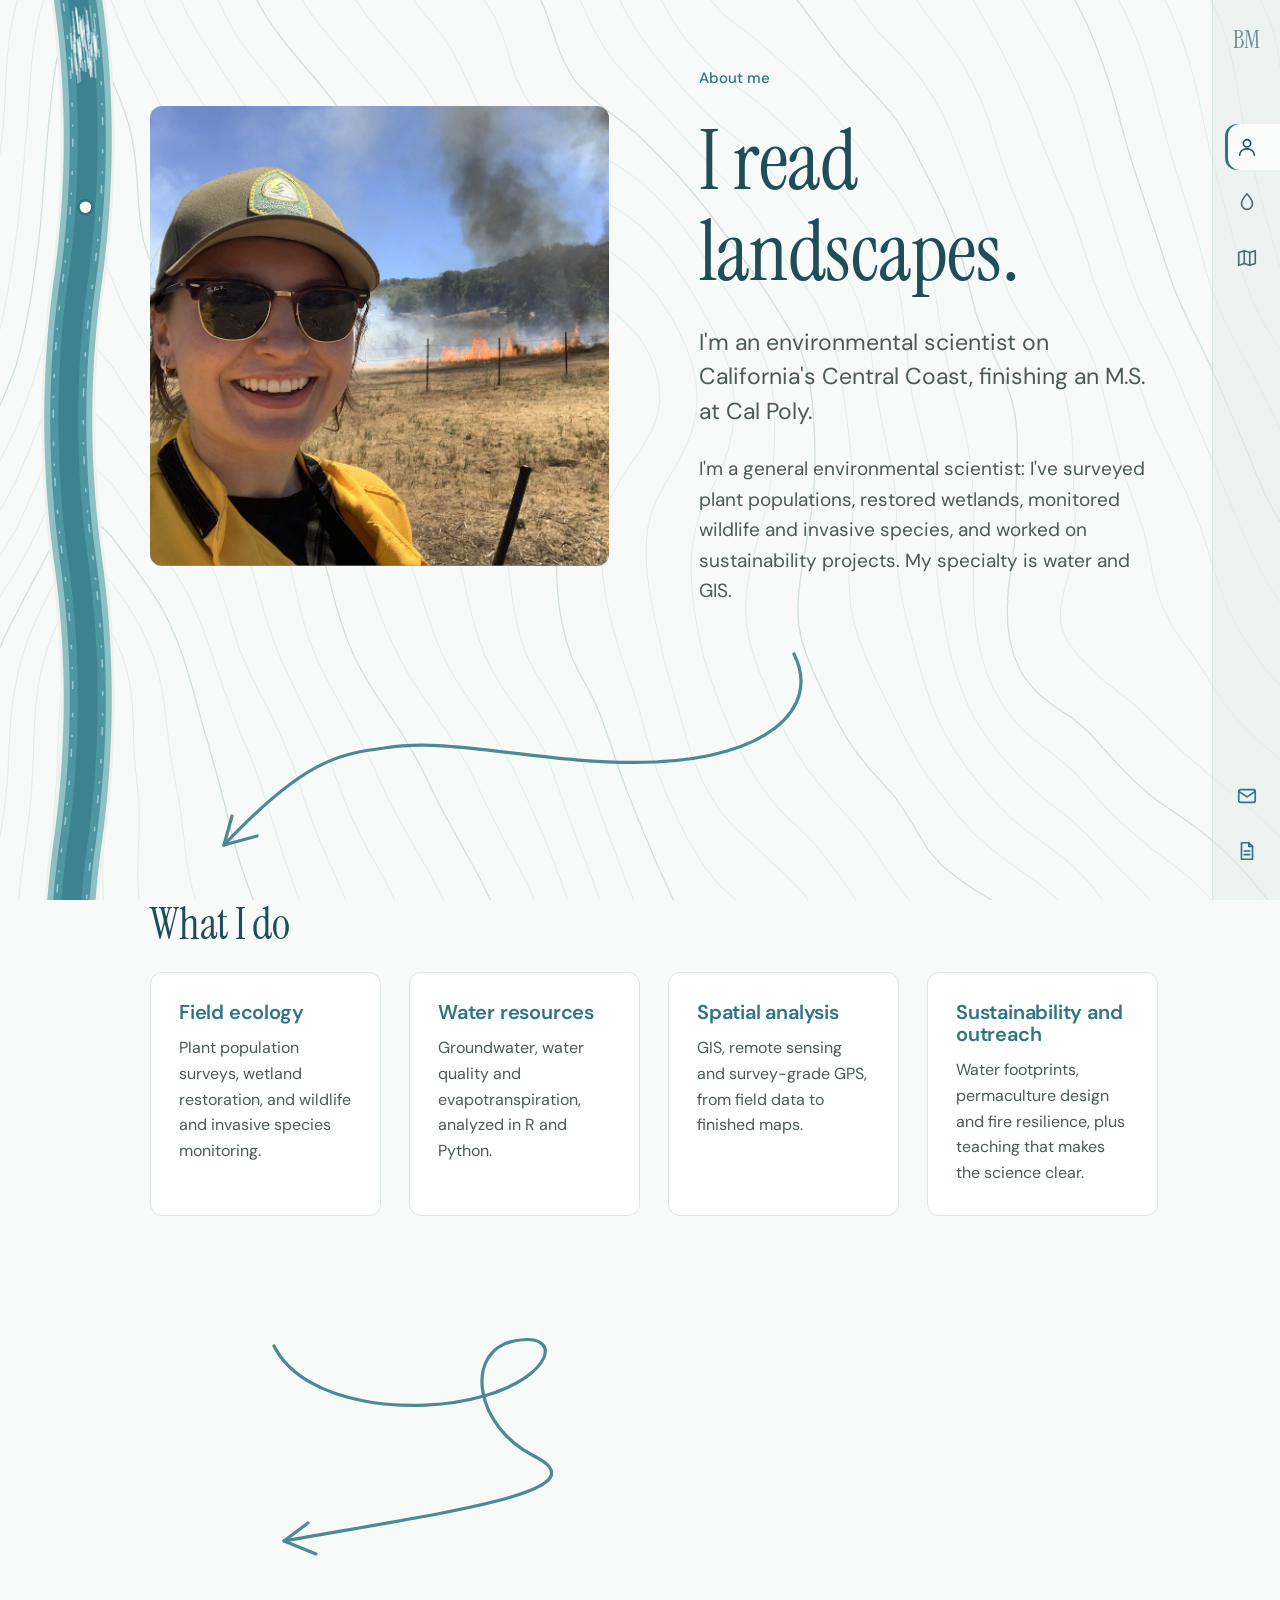
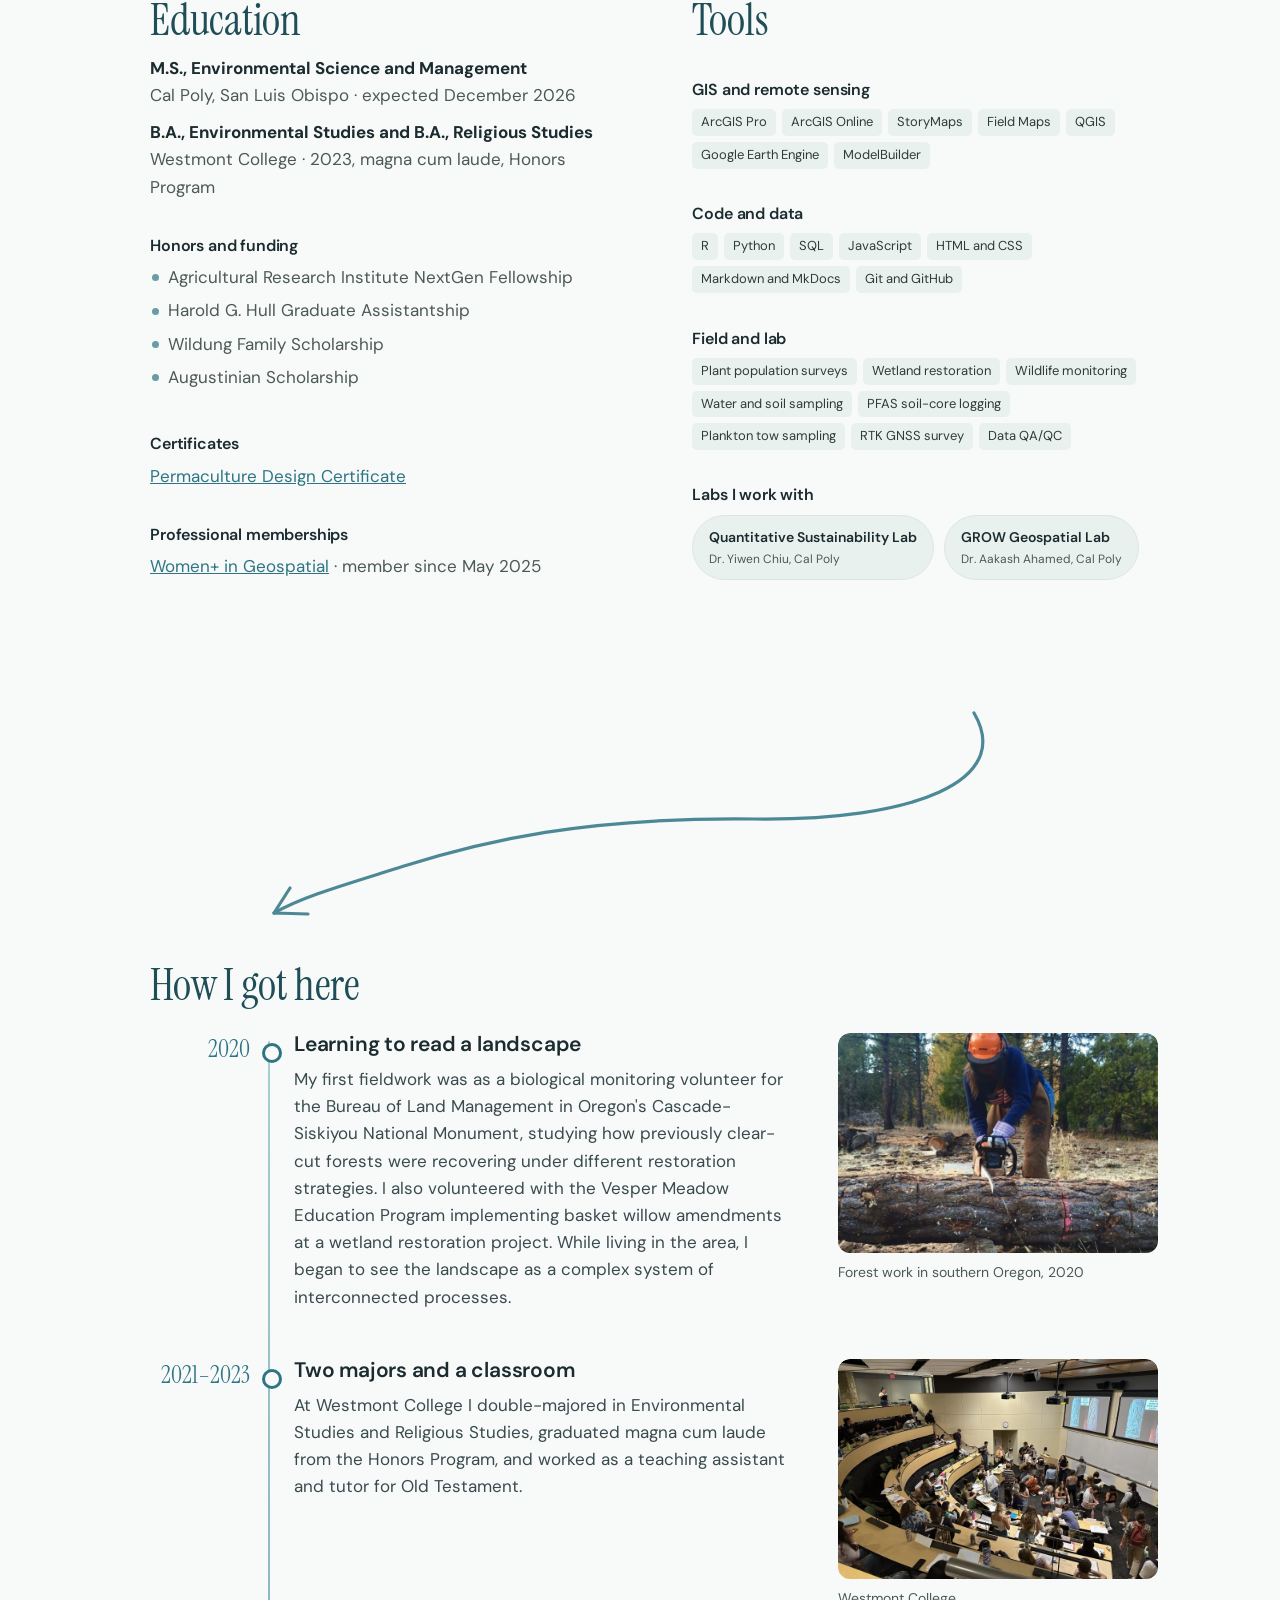
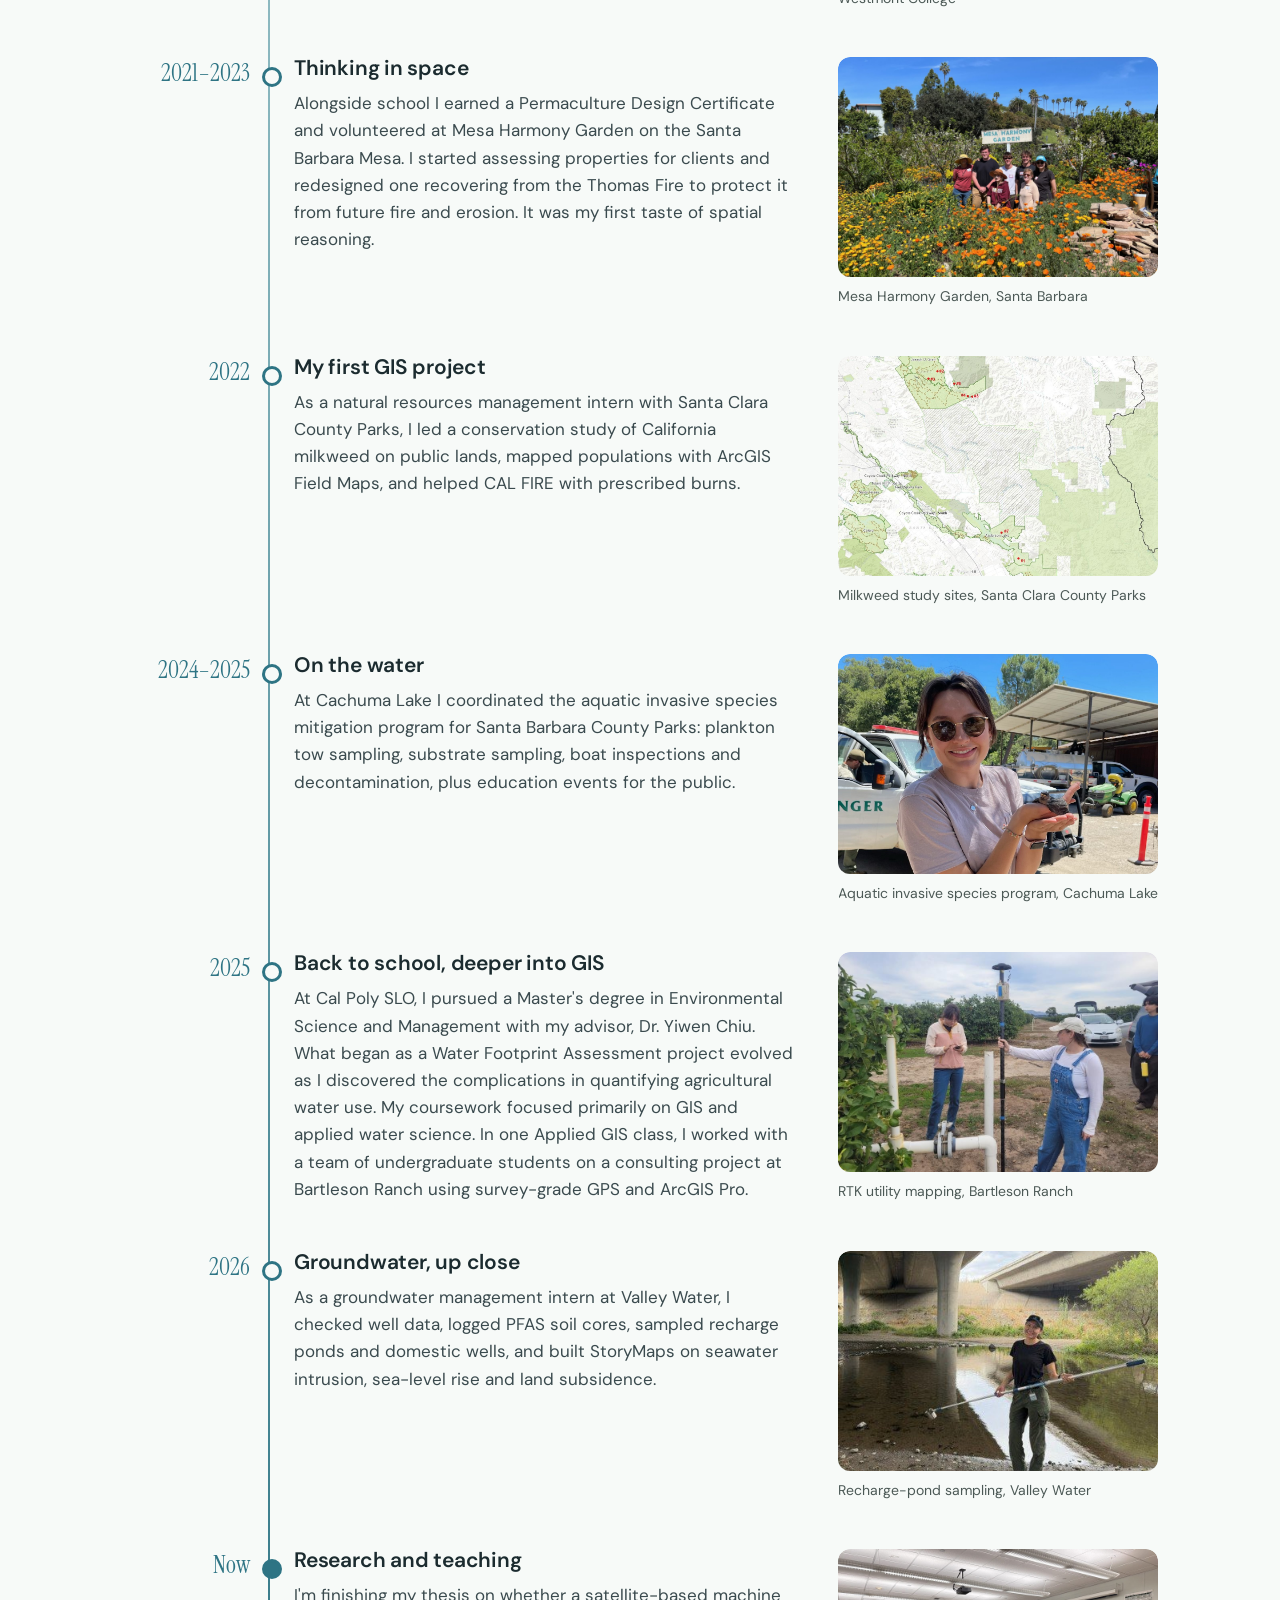
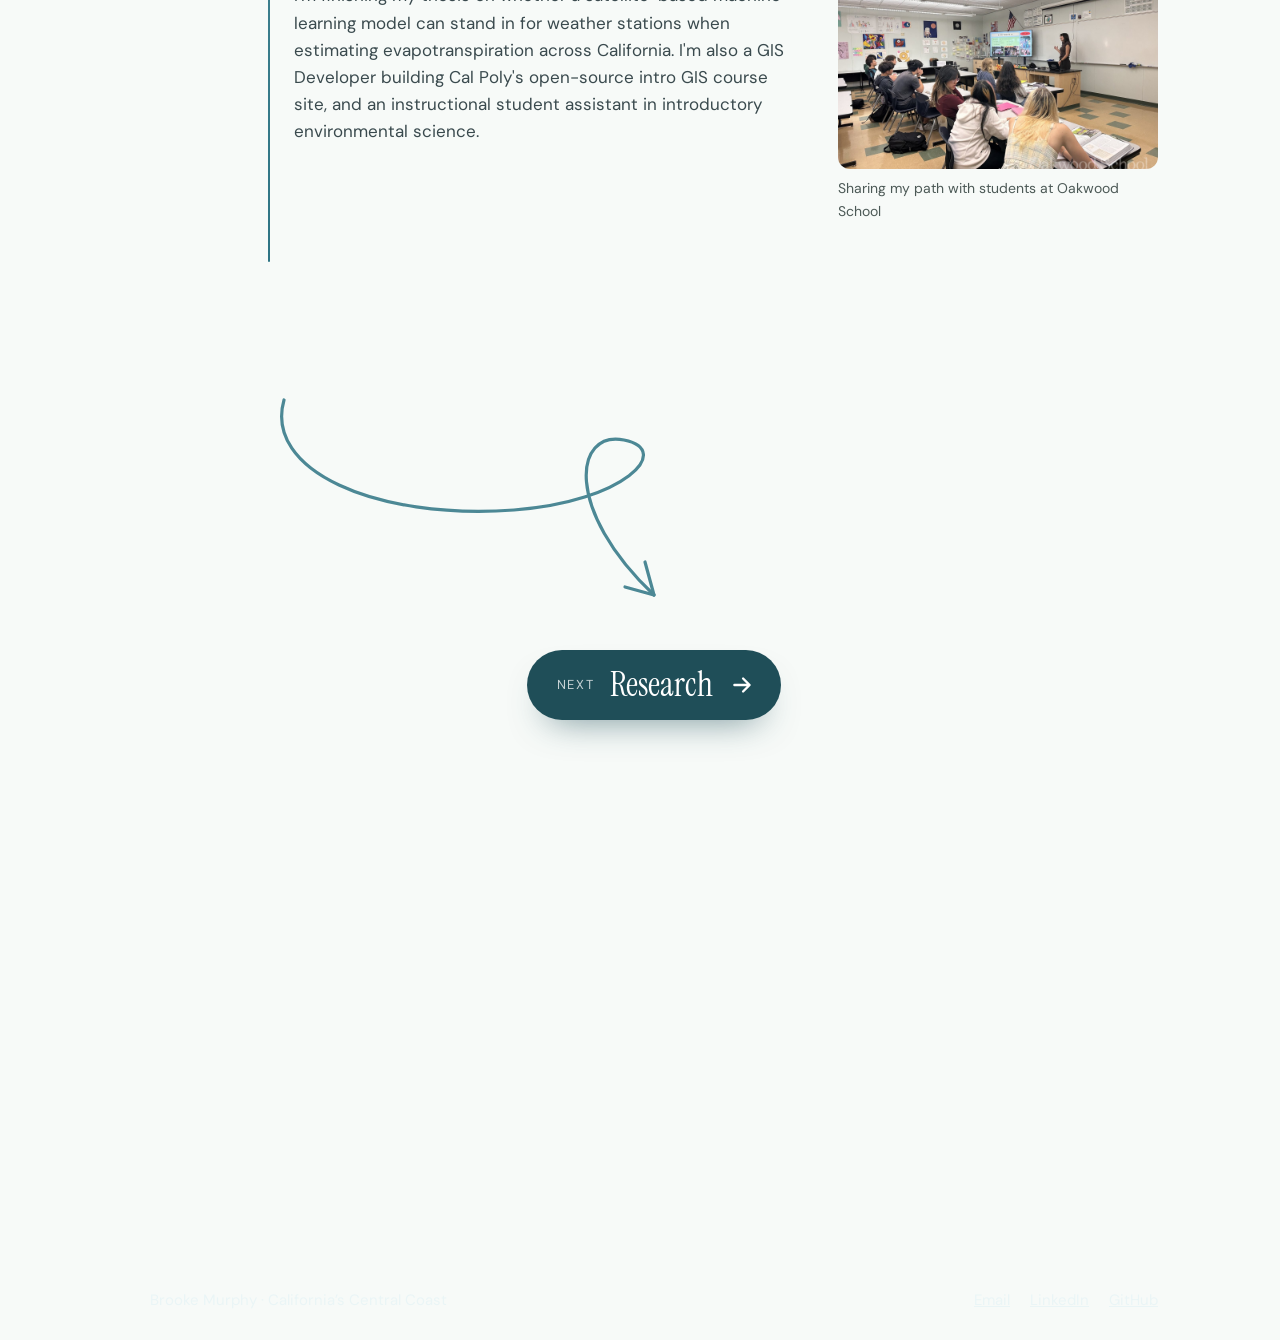
==== about.html @ 8e549742 "About: arrows, general framing, Oakwood photo, Research button" ====
<!doctype html>
<html lang="en">
<head>
  <script>(function(){var o=["index.html","about.html","research.html","portfolio.html"],h=location.pathname.split("/").pop()||"index.html";addEventListener("pagereveal",function(e){try{var f=sessionStorage.getItem("lastPage");sessionStorage.setItem("lastPage",h);if(!e.viewTransition)return;if(matchMedia("(prefers-reduced-motion: reduce)").matches){e.viewTransition.skipTransition();return}document.documentElement.setAttribute("data-swipe",o.indexOf(h)<o.indexOf(f)?"back":"fwd");e.viewTransition.finished.finally(function(){document.documentElement.removeAttribute("data-swipe")})}catch(x){}})})()</script>
  <meta charset="utf-8">
  <meta name="viewport" content="width=device-width, initial-scale=1">
  <title>About | Brooke Murphy</title>
  <meta name="description" content="Background, skills and education of Brooke Murphy, environmental scientist.">
  <link rel="preconnect" href="https://fonts.googleapis.com">
  <link rel="preconnect" href="https://fonts.gstatic.com" crossorigin>
  <link rel="stylesheet" href="https://fonts.googleapis.com/css2?family=Instrument+Serif:ital@0;1&family=DM+Sans:wght@400;500;600&display=swap">
  <link rel="stylesheet" href="css/style.css?v=31">
</head>
<body>
  <a class="skip" href="#main">Skip to content</a>
  <header class="site-header">
    <div class="wrap">
      <a class="brand" href="index.html" aria-label="Brooke Murphy, home"><span class="brand-mini" aria-hidden="true">BM</span><span class="brand-full">Brooke Murphy</span></a>
      <nav class="nav" aria-label="Main">
        <a href="about.html" aria-current="page"><span class="nav-ic"><svg viewBox="0 0 24 24" aria-hidden="true"><circle cx="12" cy="8" r="4"/><path d="M4 21c0-4.4 3.6-7 8-7s8 2.6 8 7"/></svg></span><span class="nav-label">About me</span></a>
        <a href="research.html"><span class="nav-ic"><svg viewBox="0 0 24 24" aria-hidden="true"><path d="M12 3s6 6.6 6 11a6 6 0 0 1-12 0c0-4.4 6-11 6-11z"/></svg></span><span class="nav-label">Research</span></a>
        <a href="portfolio.html"><span class="nav-ic"><svg viewBox="0 0 24 24" aria-hidden="true"><path d="M3 6l6-2 6 2 6-2v14l-6 2-6-2-6 2z"/><path d="M9 4v14M15 6v14"/></svg></span><span class="nav-label">GIS portfolio</span></a>
        <a class="nav-contact" href="index.html#contact"><span class="nav-ic"><svg viewBox="0 0 24 24" aria-hidden="true"><rect x="3" y="5" width="18" height="14" rx="2"/><path d="M3 7l9 6 9-6"/></svg></span><span class="nav-label">Contact</span></a>
        <a class="nav-cv" href="files/Brooke_Murphy_CV.pdf"><span class="nav-ic"><svg viewBox="0 0 24 24" aria-hidden="true"><path d="M6 3h8l4 4v14H6z"/><path d="M14 3v4h4M9 12h6M9 16h6"/></svg></span><span class="nav-label">Download CV</span></a>
      </nav>
    </div>
  </header>

  <main id="main" class="wrap">
    <section class="about-intro">
      <div class="photo"><img src="images/scc-burn.jpg" alt="Brooke smiling in wildland fire gear at a prescribed burn in Santa Clara County Parks"></div>
      <div class="bio">
        <span class="eyebrow">About me</span>
        <h1>I read landscapes.</h1>
        <p class="lede">I'm an environmental scientist on California's Central Coast, finishing an M.S. at Cal Poly.</p>
        <p>I'm a general environmental scientist: I've surveyed plant populations, restored wetlands, monitored wildlife and invasive species, and worked on sustainability projects. My specialty is water and GIS.</p>
      </div>
    </section>
    <a class="about-swoop" href="#do" aria-label="Scroll to What I do">
      <svg viewBox="0 0 1000 230" preserveAspectRatio="xMidYMid meet" aria-hidden="true"><path class="swoop-line" pathLength="1" d="M640 14 C 668 70, 610 118, 500 122 C 390 126, 300 96, 230 108 C 185 114, 150 120, 70 205"/><path class="swoop-head" pathLength="1" d="M103 196 L70 205 M70 205 L78 176"/></svg>
    </a>

    <section class="section reveal" id="do" aria-labelledby="do-h">
      <div class="section-head"><h2 id="do-h">What I do</h2></div>
      <div class="pillars">
        <div class="pillar"><h3>Field ecology</h3><p>Plant population surveys, wetland restoration, and wildlife and invasive species monitoring.</p></div>
        <div class="pillar"><h3>Water resources</h3><p>Groundwater, water quality and evapotranspiration, analyzed in R and Python.</p></div>
        <div class="pillar"><h3>Spatial analysis</h3><p>GIS, remote sensing and survey-grade GPS, from field data to finished maps.</p></div>
        <div class="pillar"><h3>Sustainability and outreach</h3><p>Water footprints, permaculture design and fire resilience, plus teaching that makes the science clear.</p></div>
      </div>
    </section>

    <a class="about-swoop swoop-b" href="#education" aria-label="Scroll to Education and tools">
      <svg viewBox="0 0 1000 230" preserveAspectRatio="xMidYMid meet" aria-hidden="true"><path class="swoop-line" pathLength="1" d="M120 10 C 150 70, 260 80, 330 60 C 400 40, 410 -5, 360 5 C 310 15, 320 90, 380 120 C 450 155, 300 175, 130 205"/><path class="swoop-head" pathLength="1" d="M162 218 L130 205 M130 205 L154 187"/></svg>
    </a>
    <section class="section reveal two-col" id="education" aria-label="Education and tools">
      <div class="skill-group">
        <h2>Education</h2>
        <p><strong>M.S., Environmental Science and Management</strong><br><span class="muted">Cal Poly, San Luis Obispo · expected December 2026</span></p>
        <p><strong>B.A., Environmental Studies and B.A., Religious Studies</strong><br><span class="muted">Westmont College · 2023, magna cum laude, Honors Program</span></p>
        <h3>Honors and funding</h3>
        <ul class="honors">
          <li>Agricultural Research Institute NextGen Fellowship</li>
          <li>Harold G. Hull Graduate Assistantship</li>
          <li>Wildung Family Scholarship</li>
          <li>Augustinian Scholarship</li>
        </ul>
        <h3>Certificates</h3>
        <p class="muted"><a href="#permaculture">Permaculture Design Certificate</a></p>
        <h3>Professional memberships</h3>
        <p class="muted"><a href="https://womeningeospatial.org/">Women+ in Geospatial</a> · member since May 2025</p>
      </div>
      <div class="skill-group">
        <h2>Tools</h2>
        <h3>GIS and remote sensing</h3>
        <ul class="tags"><li>ArcGIS Pro</li><li>ArcGIS Online</li><li>StoryMaps</li><li>Field Maps</li><li>QGIS</li><li>Google Earth Engine</li><li>ModelBuilder</li></ul>
        <h3>Code and data</h3>
        <ul class="tags"><li>R</li><li>Python</li><li>SQL</li><li>JavaScript</li><li>HTML and CSS</li><li>Markdown and MkDocs</li><li>Git and GitHub</li></ul>
        <h3>Field and lab</h3>
        <ul class="tags"><li>Plant population surveys</li><li>Wetland restoration</li><li>Wildlife monitoring</li><li>Water and soil sampling</li><li>PFAS soil-core logging</li><li>Plankton tow sampling</li><li>RTK GNSS survey</li><li>Data QA/QC</li></ul>
        <h3>Labs I work with</h3>
        <ul class="lab-links">
          <li><a href="https://quantsus.calpoly.edu/about-us">Quantitative Sustainability Lab<span>Dr. Yiwen Chiu, Cal Poly</span></a></li>
          <li><a href="https://kashingtondc.github.io/">GROW Geospatial Lab<span>Dr. Aakash Ahamed, Cal Poly</span></a></li>
        </ul>
      </div>
    </section>

    <a class="about-swoop swoop-c" href="#story" aria-label="Scroll to How I got here">
      <svg viewBox="0 0 1000 230" preserveAspectRatio="xMidYMid meet" aria-hidden="true"><path class="swoop-line" pathLength="1" d="M820 12 C 860 80, 760 120, 600 118 C 430 116, 330 140, 250 165 C 190 184, 150 195, 120 212"/><path class="swoop-head" pathLength="1" d="M154 213 L120 212 M120 212 L136 187"/></svg>
    </a>
    <section class="section reveal" id="story" aria-labelledby="story-h">
      <div class="section-head"><h2 id="story-h">How I got here</h2></div>
      <ol class="story">
        <li id="story-oregon" class="chapter has-photo">
          <div class="chapter-when">2020</div>
          <div class="chapter-body">
            <h3>Learning to read a landscape</h3>
            <p>My first fieldwork was as a biological monitoring volunteer for the Bureau of Land Management in Oregon's Cascade-Siskiyou National Monument, studying how previously clear-cut forests were recovering under different restoration strategies. I also volunteered with the Vesper Meadow Education Program implementing basket willow amendments at a wetland restoration project. While living in the area, I began to see the landscape as a complex system of interconnected processes.</p>
          </div>
          <figure class="chapter-photo"><img data-zoom src="images/blm-oregon.jpg" alt="Brooke in a hard hat bucking a fallen log with a chainsaw in an Oregon pine forest"><figcaption>Forest work in southern Oregon, 2020</figcaption></figure>
        </li>
        <li id="story-westmont" class="chapter has-photo">
          <div class="chapter-when">2021–2023</div>
          <div class="chapter-body">
            <h3>Two majors and a classroom</h3>
            <p>At Westmont College I double-majored in Environmental Studies and Religious Studies, graduated magna cum laude from the Honors Program, and worked as a teaching assistant and tutor for Old Testament.</p>
          </div>
          <figure class="chapter-photo"><img data-zoom src="images/westmont.jpg" alt="A Westmont College lecture hall full of students working in small groups"><figcaption>Westmont College</figcaption></figure>
        </li>
        <li id="permaculture" class="chapter has-photo">
          <div class="chapter-when">2021–2023</div>
          <div class="chapter-body">
            <h3>Thinking in space</h3>
            <p>Alongside school I earned a Permaculture Design Certificate and volunteered at Mesa Harmony Garden on the Santa Barbara Mesa. I started assessing properties for clients and redesigned one recovering from the Thomas Fire to protect it from future fire and erosion. It was my first taste of spatial reasoning.</p>
          </div>
          <figure class="chapter-photo"><img data-zoom src="images/mesa-harmony.jpg" alt="Brooke and fellow volunteers at Mesa Harmony Garden among orange and yellow wildflowers"><figcaption>Mesa Harmony Garden, Santa Barbara</figcaption></figure>
        </li>
        <li id="story-sccparks" class="chapter has-photo">
          <div class="chapter-when">2022</div>
          <div class="chapter-body">
            <h3>My first GIS project</h3>
            <p>As a natural resources management intern with Santa Clara County Parks, I led a conservation study of California milkweed on public lands, mapped populations with ArcGIS Field Maps, and helped CAL FIRE with prescribed burns.</p>
          </div>
          <figure class="chapter-photo"><img data-zoom src="images/milkweed-sites.jpg" alt="Map of California milkweed study sites in Santa Clara County Parks"><figcaption>Milkweed study sites, Santa Clara County Parks</figcaption></figure>
        </li>
        <li id="story-cachuma" class="chapter has-photo">
          <div class="chapter-when">2024–2025</div>
          <div class="chapter-body">
            <h3>On the water</h3>
            <p>At Cachuma Lake I coordinated the aquatic invasive species mitigation program for Santa Barbara County Parks: plankton tow sampling, substrate sampling, boat inspections and decontamination, plus education events for the public.</p>
          </div>
          <figure class="chapter-photo"><img data-zoom src="images/cachuma.jpg" alt="Brooke in a park ranger uniform holding a water sample at Cachuma Lake" style="object-position: center 30%"><figcaption>Aquatic invasive species program, Cachuma Lake</figcaption></figure>
        </li>
        <li id="story-calpoly" class="chapter has-photo">
          <div class="chapter-when">2025</div>
          <div class="chapter-body">
            <h3>Back to school, deeper into GIS</h3>
            <p>At Cal Poly SLO, I pursued a Master's degree in Environmental Science and Management with my advisor, Dr. Yiwen Chiu. What began as a Water Footprint Assessment project evolved as I discovered the complications in quantifying agricultural water use. My coursework focused primarily on GIS and applied water science. In one Applied GIS class, I worked with a team of undergraduate students on a consulting project at Bartleson Ranch using survey-grade GPS and ArcGIS Pro.</p>
          </div>
          <figure class="chapter-photo"><img data-zoom src="images/bartleson.jpg" alt="Mapping water utilities with an RTK GNSS receiver at Bartleson Ranch"><figcaption>RTK utility mapping, Bartleson Ranch</figcaption></figure>
        </li>
        <li id="story-valleywater" class="chapter has-photo">
          <div class="chapter-when">2026</div>
          <div class="chapter-body">
            <h3>Groundwater, up close</h3>
            <p>As a groundwater management intern at Valley Water, I checked well data, logged PFAS soil cores, sampled recharge ponds and domestic wells, and built StoryMaps on seawater intrusion, sea-level rise and land subsidence.</p>
          </div>
          <figure class="chapter-photo"><img data-zoom src="images/recharge-pond.jpg" alt="Brooke collecting a surface water sample at a recharge pond"><figcaption>Recharge-pond sampling, Valley Water</figcaption></figure>
        </li>
        <li id="story-now" class="chapter now has-photo">
          <div class="chapter-when">Now</div>
          <div class="chapter-body">
            <h3>Research and teaching</h3>
            <p>I'm finishing my thesis on whether a satellite-based machine learning model can stand in for weather stations when estimating evapotranspiration across California. I'm also a GIS Developer building Cal Poly's open-source intro GIS course site, and an instructional student assistant in introductory environmental science.</p>
          </div>
          <figure class="chapter-photo oakwood-photo"><img data-zoom src="images/oakwood.jpg" alt="Brooke presenting her path into environmental science to a high school class at Oakwood School" onerror="this.closest('li').classList.remove('has-photo');this.parentNode.remove()"><figcaption>Sharing my path with students at Oakwood School</figcaption></figure>
        </li>
      </ol>
    </section>
    <a class="about-swoop swoop-d" href="research.html" aria-label="Go to Research">
      <svg viewBox="0 0 1000 230" preserveAspectRatio="xMidYMid meet" aria-hidden="true"><path class="swoop-line" pathLength="1" d="M130 10 C 110 80, 220 130, 360 120 C 470 112, 520 60, 470 50 C 420 40, 410 120, 500 205"/><path class="swoop-head" pathLength="1" d="M491 172 L500 205 M500 205 L471 197"/></svg>
    </a>
    <div class="next-page">
      <a class="next-btn" href="research.html"><span class="next-kicker">Next</span><span class="next-title">Research</span><svg viewBox="0 0 24 24" aria-hidden="true"><path d="M5 12h13M13 6l6 6-6 6"/></svg></a>
    </div>

  </main>

  <div class="pond-space" aria-hidden="true"></div>
  <footer class="site-footer">
    <div class="wrap">
      <span>Brooke Murphy · California’s Central Coast</span>
      <nav aria-label="Contact">
        <a href="mailto:bmurph32@calpoly.edu">Email</a>
        <a href="https://www.linkedin.com/in/brooke-murphy0207/">LinkedIn</a>
        <a href="https://github.com/Bam0207">GitHub</a>
      </nav>
    </div>
  </footer>
  <script src="js/site.js?v=31" defer></script>
</body>
</html>
---- css/style.css ----
/* Brooke Murphy: professional site. Theme: paper and ink, teal. */
:root {
  --bg: #F7FAF8;
  --surface: #FFFFFF;
  --text: #15211F;
  --muted: #4C5956;
  --line: #DCE5E1;
  --accent: #0F766E;
  --accent-dark: #115E59;
  --accent-bg: #E0F2EF;
  --tag-bg: #E9F1EE;
  --radius: 12px;
  --max: 1160px;
}

* { box-sizing: border-box; }
html { scroll-behavior: smooth; }
body {
  margin: 0;
  background: var(--bg);
  color: var(--text);
  font-family: "DM Sans", system-ui, -apple-system, "Segoe UI", sans-serif;
  font-size: 17px;
  line-height: 1.6;
}
img { max-width: 100%; display: block; }
a { color: var(--accent); }
a:hover { color: var(--accent-dark); }
h1, h2, h3 { line-height: 1.1; margin: 0; }
h1, h2 { font-family: "Instrument Serif", Georgia, serif; font-weight: 400; letter-spacing: -0.005em; }
h3 { font-weight: 600; }
h1 em, h2 em { color: var(--accent); }
h1 { font-size: clamp(48px, 7.5vw, 84px); }
h2 { font-size: clamp(32px, 4vw, 44px); }
h3 { font-size: 20px; letter-spacing: -0.01em; }
p { margin: 0; }

.wrap { max-width: var(--max); margin: 0 auto; padding: 0 28px; }
.skip { position: absolute; left: -999px; }
.skip:focus { left: 16px; top: 16px; background: var(--surface); padding: 8px 12px; z-index: 10; }

/* Header */
.site-header .wrap { display: flex; flex-wrap: wrap; justify-content: space-between; align-items: center; gap: 16px; padding-top: 22px; padding-bottom: 22px; }
.brand { color: var(--text); text-decoration: none; font-family: "Instrument Serif", Georgia, serif; font-size: 26px; line-height: 1; }
.nav { display: flex; flex-wrap: wrap; align-items: center; gap: 24px; font-size: 15px; }
.nav a { color: var(--muted); text-decoration: none; }
.nav a:hover, .nav a[aria-current="page"] { color: var(--text); }
.nav a[aria-current="page"] { font-weight: 500; }
.btn { display: inline-block; text-decoration: none; font-weight: 500; font-size: 15px; padding: 10px 18px; border-radius: 8px; border: 1px solid var(--line); background: var(--surface); color: var(--text); }
.btn:hover { border-color: var(--muted); color: var(--text); }
.btn-primary, .nav .btn-primary { background: var(--accent); border-color: var(--accent); color: #FFFFFF; }
.btn-primary:hover, .nav .btn-primary:hover { background: var(--accent-dark); color: #FFFFFF; }

/* Shared bits */
.eyebrow { color: var(--accent); font-weight: 500; font-size: 15px; }
.lede { color: var(--muted); font-size: 19px; max-width: 640px; }
.muted { color: var(--muted); }
.section { padding: 0 0 80px; }
.section-head { display: flex; justify-content: space-between; align-items: baseline; flex-wrap: wrap; gap: 12px; margin-bottom: 24px; }
.page-head { padding: 40px 0 48px; display: grid; gap: 14px; }
.tags { display: flex; flex-wrap: wrap; gap: 6px; list-style: none; margin: 0; padding: 0; }
.tags li { font-size: 13px; padding: 3px 9px; border-radius: 5px; background: var(--tag-bg); color: #2E3B38; }
.photo { border-radius: var(--radius); overflow: hidden; background: var(--tag-bg); }
.photo img { width: 100%; height: 100%; object-fit: cover; }
figure { margin: 0; }
figcaption { font-size: 14px; color: var(--muted); margin-top: 8px; }

/* Home */
.hero { display: grid; grid-template-columns: repeat(auto-fit, minmax(320px, 1fr)); gap: 48px; align-items: center; padding: 32px 0 72px; }
.hero-text { display: grid; gap: 18px; }
.hero .photo { height: 440px; }
.hero .photo img { object-position: center 40%; }
.tiles { display: grid; grid-template-columns: repeat(auto-fit, minmax(260px, 1fr)); gap: 24px; }
.tile { display: grid; gap: 12px; color: var(--text); text-decoration: none; }
.tile .photo { height: 300px; border: 1px solid var(--line); }
.tile:hover .photo { border-color: var(--muted); }
.tile-title { display: flex; justify-content: space-between; align-items: center; }
.tile-title span { color: var(--accent); font-size: 20px; }
.tile p { color: var(--muted); font-size: 15px; }
.field-grid { display: grid; grid-template-columns: repeat(auto-fit, minmax(220px, 1fr)); gap: 20px; }
.field-grid .photo { height: 240px; }

/* About */
.about-intro { display: grid; grid-template-columns: repeat(auto-fit, minmax(300px, 1fr)); gap: 48px; align-items: center; padding: 32px 0 72px; }
.about-intro .photo { height: 460px; max-width: 460px; }
.about-intro .photo img { object-position: center 30%; }
.bio { display: grid; gap: 16px; }
.timeline { list-style: none; margin: 0; padding: 0; border-top: 1px solid var(--line); }
.timeline li { display: grid; grid-template-columns: minmax(130px, 200px) minmax(0, 1fr); gap: 8px 28px; padding: 20px 0; border-bottom: 1px solid var(--line); }
.timeline .when { color: var(--muted); font-size: 15px; }
.timeline h3 { font-size: 18px; }
.timeline .org { color: var(--muted); font-size: 15px; }
.timeline p { font-size: 15px; margin-top: 4px; }
.two-col { display: grid; grid-template-columns: repeat(auto-fit, minmax(280px, 1fr)); gap: 40px; }
.skill-group { display: grid; gap: 10px; }
.skill-group h3 { font-size: 16px; }

/* Research and projects */
.project { display: grid; grid-template-columns: repeat(auto-fit, minmax(320px, 1fr)); gap: 40px; align-items: center; padding: 48px 0; border-top: 1px solid var(--line); }
.project:first-of-type { border-top: 0; padding-top: 0; }
.project .photo { height: 380px; border: 1px solid var(--line); }
.project .photo.contain img { object-fit: contain; background: var(--surface); }
.project-text { display: grid; gap: 14px; }
.project-meta { color: var(--muted); font-size: 15px; }
.links { display: flex; flex-wrap: wrap; gap: 10px; margin-top: 4px; }
.strip { display: grid; grid-template-columns: repeat(auto-fit, minmax(200px, 1fr)); gap: 16px; margin-top: 8px; }
.strip .photo { height: 200px; border: 1px solid var(--line); }
.status { display: inline-block; font-size: 14px; font-weight: 500; padding: 4px 10px; border-radius: 6px; background: var(--accent-bg); color: var(--accent-dark); }
.steps { margin: 0; padding-left: 20px; display: grid; gap: 8px; }
.wide-figure { background: var(--surface); border: 1px solid var(--line); border-radius: var(--radius); padding: 20px; }

/* Footer */
.site-footer { border-top: 1px solid var(--line); }
.site-footer .wrap { display: flex; flex-wrap: wrap; justify-content: space-between; gap: 16px; padding-top: 28px; padding-bottom: 28px; font-size: 15px; color: var(--muted); }
.site-footer nav { display: flex; gap: 20px; }
.site-footer a { color: var(--muted); }

@media (max-width: 640px) {
  body { font-size: 16px; }
  .hero .photo, .about-intro .photo { height: 320px; }
  .project .photo { height: 260px; }
  .timeline li { grid-template-columns: 1fr; }
}

/* Interactive pieces */
img[data-zoom] { cursor: zoom-in; }
img[data-zoom]:focus-visible { outline: 3px solid var(--accent); outline-offset: -3px; }
.lightbox { border: 0; padding: 0; background: transparent; max-width: min(1100px, 94vw); max-height: 92vh; }
.lightbox::backdrop { background: rgba(20, 20, 18, 0.82); }
.lightbox img { max-width: 100%; max-height: 82vh; margin: 0 auto; border-radius: 8px; background: var(--surface); }
.lightbox-caption { color: #F1F0EA; font-size: 15px; text-align: center; margin-top: 10px; }
.lightbox-close { position: fixed; top: 16px; right: 20px; width: 44px; height: 44px; border-radius: 50%; border: 0; background: #FFFFFF; color: var(--text); font-size: 26px; line-height: 1; cursor: pointer; }

.filters { display: flex; flex-wrap: wrap; align-items: center; gap: 8px; }
.filters button { font: inherit; font-size: 15px; padding: 8px 16px; border-radius: 999px; border: 1px solid var(--line); background: var(--surface); color: var(--text); cursor: pointer; min-height: 40px; }
.filters button:hover { border-color: var(--muted); }
.filters button[aria-pressed="true"] { background: var(--accent); border-color: var(--accent); color: #FFFFFF; }
.filter-status { color: var(--muted); font-size: 14px; margin-left: 6px; }
.project[hidden] { display: none; }

.compare .toggle { display: inline-flex; border: 1px solid var(--line); border-radius: 8px; overflow: hidden; margin-bottom: 10px; }
.compare .toggle button { font: inherit; font-size: 14px; padding: 8px 16px; border: 0; background: var(--surface); color: var(--muted); cursor: pointer; min-height: 40px; }
.compare .toggle button[aria-pressed="true"] { background: var(--accent); color: #FFFFFF; }

.map-wrap { display: grid; gap: 12px; }
#work-map { height: 520px; border-radius: var(--radius); border: 1px solid var(--line); background: #EEF0EC; z-index: 0; }
.legend { display: flex; flex-wrap: wrap; gap: 18px; font-size: 14px; color: var(--muted); }
.legend span::before { content: ""; display: inline-block; width: 11px; height: 11px; border-radius: 50%; margin-right: 6px; vertical-align: -1px; background: var(--dot); }
.popup-img { width: 100%; height: 110px; object-fit: cover; border-radius: 6px; margin-bottom: 8px; }

/* Leaflet essentials (backup in case the CDN stylesheet does not load) */
.leaflet-container { overflow: hidden; font-family: inherit; }
.leaflet-pane, .leaflet-tile, .leaflet-marker-icon, .leaflet-tile-container, .leaflet-pane > svg, .leaflet-pane > canvas, .leaflet-layer { position: absolute; left: 0; top: 0; }
.leaflet-tile { visibility: hidden; } .leaflet-tile-loaded { visibility: inherit; }
.leaflet-map-pane { z-index: 400; } .leaflet-overlay-pane { z-index: 400; } .leaflet-popup-pane { z-index: 700; }
.leaflet-interactive { cursor: pointer; }
.leaflet-control-container .leaflet-top, .leaflet-control-container .leaflet-bottom { position: absolute; z-index: 1000; }
.leaflet-top { top: 10px; } .leaflet-bottom { bottom: 0; } .leaflet-left { left: 10px; } .leaflet-right { right: 0; }
.leaflet-control-zoom a { display: block; width: 32px; height: 32px; line-height: 30px; text-align: center; background: #FFFFFF; color: var(--text); text-decoration: none; border: 1px solid var(--line); font-size: 18px; }
.leaflet-control-attribution { background: rgba(255,255,255,0.8); font-size: 11px; padding: 0 5px; }
.leaflet-popup { position: absolute; text-align: left; margin-bottom: 20px; }
.leaflet-popup-content-wrapper { background: #FFFFFF; border-radius: 10px; padding: 1px; box-shadow: 0 3px 14px rgba(0,0,0,0.2); }
.leaflet-popup-content { margin: 12px 16px; font-size: 14px; line-height: 1.45; }
.leaflet-popup-tip-container { width: 40px; height: 20px; position: absolute; left: 50%; margin-left: -20px; overflow: hidden; pointer-events: none; }
.leaflet-popup-tip { width: 17px; height: 17px; padding: 1px; margin: -10px auto 0; transform: rotate(45deg); background: #FFFFFF; }
.leaflet-popup-close-button { position: absolute; top: 4px; right: 6px; text-decoration: none; color: var(--muted); font-size: 18px; }

/* ---------- Water touches ---------- */

/* Animated waves under the home hero */
.hero-waves { position: relative; height: 120px; margin: -24px 0 56px; overflow: hidden; pointer-events: none; }
.hero-waves svg { position: absolute; left: 0; bottom: 0; width: 200%; height: 100%; }
.hero-waves .w1 { animation: drift 22s linear infinite; opacity: 0.35; }
.hero-waves .w2 { animation: drift 15s linear infinite reverse; opacity: 0.5; }
.hero-waves .w3 { animation: drift 30s linear infinite; opacity: 0.9; }
@keyframes drift { from { transform: translateX(0); } to { transform: translateX(-50%); } }

/* Groundwater gauge: fills as you scroll */
.gauge { position: fixed; right: 22px; top: 50%; transform: translateY(-50%); z-index: 50; display: none; align-items: center; gap: 10px; pointer-events: none; }
.gauge-tube { position: relative; width: 10px; height: 46vh; border: 1.5px solid var(--line); border-radius: 6px; background: var(--surface); overflow: hidden; }
.gauge-fill { position: absolute; left: 0; right: 0; top: 0; height: 0%; background: linear-gradient(180deg, #5EB8AD, #0F766E); transition: height 0.12s linear; }
.gauge-ticks { position: absolute; inset: 0; background: repeating-linear-gradient(180deg, transparent 0 calc(10% - 1px), var(--line) calc(10% - 1px) 10%); }
.gauge-label { position: absolute; right: 18px; font-size: 12px; color: var(--muted); white-space: nowrap; transform: translateY(-50%); font-variant-numeric: tabular-nums; }
.gauge-label strong { color: var(--accent); font-weight: 600; }
@media (min-width: 1240px) { .gauge { display: flex; } }

/* Sections rise into view */
.js .reveal { opacity: 0; transform: translateY(28px); transition: opacity 0.7s ease, transform 0.7s ease; }
.js .reveal.is-visible { opacity: 1; transform: none; }

/* Wave edge above the footer */
.footer-wave { display: block; width: 100%; height: 60px; margin-top: 24px; }
.site-footer { border-top: 0; background: var(--accent-bg); }

@media (prefers-reduced-motion: reduce) {
  .hero-waves svg { animation: none !important; }
  .js .reveal { opacity: 1; transform: none; transition: none; }
  .gauge-fill { transition: none; }
}

/* ---------- Friendly sky hero (home) ---------- */
.hero.sky { position: relative; padding-top: 96px; isolation: isolate; }
.sky-art { position: absolute; inset: 0 -28px auto; height: 260px; z-index: -1; pointer-events: none; }
.sky-art .sun { position: absolute; left: 4%; top: 6px; width: 74px; height: 74px; border-radius: 50%; background: #F6D58E; box-shadow: 0 0 0 14px rgba(246, 213, 142, 0.25); }
.sky-art .cloud { position: absolute; fill: #FFFFFF; stroke: #CFE3DE; stroke-width: 2; }
.sky-art .c1 { left: 7%; top: 34px; width: 150px; animation: bob 9s ease-in-out infinite; }
.sky-art .c2 { left: 44%; top: 4px; width: 120px; animation: bob 12s ease-in-out infinite reverse; opacity: 0.9; }
.sky-art .c3 { right: 6%; top: 0; width: 190px; animation: bob 10s ease-in-out infinite; }
@keyframes bob { 0%, 100% { transform: translateX(0); } 50% { transform: translateX(26px); } }
.rain { position: absolute; right: calc(6% + 34px); top: 74px; width: 130px; height: 190px; }
.rain i { position: absolute; top: 0; width: 2px; height: 16px; border-radius: 2px; background: #5EB8AD; opacity: 0; animation: fall 1.5s linear infinite; }
@keyframes fall { 0% { transform: translateY(0); opacity: 0; } 15% { opacity: 0.85; } 100% { transform: translateY(180px); opacity: 0; } }
.hero-portrait { position: relative; justify-self: center; width: min(400px, 100%); }
.hero-portrait .photo { height: auto; aspect-ratio: 1 / 1; border-radius: 50%; border: 6px solid var(--surface); box-shadow: 0 0 0 1px var(--line); }
.hero-portrait .photo img { object-position: center 25%; }
.hero.sky h1 em { font-style: italic; }
.hero.sky .lede { font-size: 20px; }
.hero.sky .links { margin-top: 6px; }
@media (max-width: 760px) { .hero.sky { padding-top: 120px; } .sky-art .c2 { display: none; } }
@media (prefers-reduced-motion: reduce) { .sky-art .cloud, .rain i { animation: none !important; } .rain { display: none; } }

/* ---------- Stream down the left side ---------- */
main { position: relative; }
.stream { position: absolute; top: 0; left: -64px; width: 60px; pointer-events: none; display: none; overflow: visible; }
.stream-bed { fill: none; stroke: var(--line); stroke-width: 6; stroke-linecap: round; }
.stream-flow { fill: none; stroke: #5EB8AD; stroke-width: 6; stroke-linecap: round; transition: stroke-dashoffset 0.15s linear; }
.stream-drop { fill: var(--bg); stroke: var(--line); stroke-width: 3; transition: fill 0.3s, stroke 0.3s; }
.stream-drop.wet { fill: var(--accent); stroke: var(--accent); }
@media (min-width: 1300px) { .stream { display: block; } }
@media (prefers-reduced-motion: reduce) { .stream-flow, .stream-drop { transition: none; } }

/* Tidy-ups */
.tile { align-content: start; }
.hero.sky { padding-bottom: 36px; }
.rain i { width: 2.5px; height: 18px; }
.project { grid-template-columns: repeat(auto-fit, minmax(min(100%, 420px), 1fr)); }
.project h2 { font-size: clamp(30px, 3.4vw, 40px); }

/* ---------- Stream v2: flowing water into the footer ---------- */
.stream { z-index: 2; }
.stream-bank { fill: none; stroke: #E4EEEA; stroke-width: 18; stroke-linecap: round; }
.stream-bed { fill: none; stroke: #CFE0DA; stroke-width: 10; stroke-linecap: round; }
.stream-flow { stroke: #2A9D8F; stroke-width: 10; }
.stream-shimmer { fill: none; stroke: #A7DCD3; stroke-width: 3; stroke-linecap: round; stroke-dasharray: 4 18; animation: current 1.1s linear infinite; }
@keyframes current { to { stroke-dashoffset: -22; } }
.stream-front { fill: #2A9D8F; stroke: #FFFFFF; stroke-width: 2.5; transition: opacity 0.3s; animation: drip 1.4s ease-in-out infinite; transform-box: fill-box; transform-origin: center; }
@keyframes drip { 0%, 100% { transform: scale(1); } 50% { transform: scale(1.25); } }
.stream-ripples ellipse { fill: none; stroke: #2A9D8F; stroke-width: 1.5; opacity: 0; transform-box: fill-box; transform-origin: center; }
.stream-arrived .stream-ripples ellipse { animation: ripple 2.4s ease-out infinite; }
@keyframes ripple { 0% { transform: scale(0.4); opacity: 0.9; } 100% { transform: scale(4.5); opacity: 0; } }
.footer-wave path, .site-footer { transition: fill 0.8s ease, background-color 0.8s ease; }
.stream-arrived .footer-wave path { fill: #CDEAE4; }
.stream-arrived .site-footer { background: #CDEAE4; }
@media (prefers-reduced-motion: reduce) { .stream-shimmer, .stream-front, .stream-arrived .stream-ripples ellipse { animation: none; } }
.stream-shimmer { stroke-dasharray: 2 9 7 15 3 12; stroke-width: 2.5; opacity: 0.85; animation-duration: 1.6s; }
@keyframes current { to { stroke-dashoffset: -48; } }

/* ---------- v5: blue water stream, waves at the bottom, keyword ribbon ---------- */
.stream-bank { stroke: #E3EEF4; stroke-width: 22; }
.stream-bed { stroke: #D2E4EE; stroke-width: 14; }
.stream-flow { stroke: url(#water-grad); stroke-width: 13; }
.stream-shimmer { stroke: rgba(255, 255, 255, 0.75); }
.stream-front { fill: #3E93D3; }
.stream-ripples ellipse { stroke: #3E93D3; }
.stream-drop.wet { fill: #3E93D3; stroke: #3E93D3; }

.footer-waves { position: relative; height: 120px; margin-top: 40px; overflow: hidden; }
.footer-waves svg { position: absolute; left: 0; bottom: -1px; width: 200%; height: 100%; }
.footer-waves .w1 { animation: drift 24s linear infinite; }
.footer-waves .w2 { animation: drift 16s linear infinite reverse; opacity: 0.8; }
.footer-waves .w3 { animation: drift 32s linear infinite; }
.site-footer { background: #DCEFF6; }
.footer-waves path, .site-footer { transition: fill 0.8s ease, background-color 0.8s ease; }
.stream-arrived .footer-waves .w3 { fill: #C8E6F2; }
.stream-arrived .site-footer { background: #C8E6F2; }

.ribbon { overflow: hidden; margin: 0 -28px 72px; padding: 18px 0; border-top: 1px solid var(--line); border-bottom: 1px solid var(--line); }
.ribbon-track { white-space: nowrap; font-family: "Instrument Serif", Georgia, serif; font-style: italic; font-size: clamp(30px, 4vw, 48px); color: var(--accent); will-change: transform; }
.ribbon-track span { color: #8CCBE6; margin: 0 0.3em; }

.parallax { will-change: transform; }
@media (prefers-reduced-motion: reduce) { .footer-waves svg path { animation: none !important; } }

/* ---------- The creek (canvas) ---------- */
.creek { position: fixed; top: 0; left: 0; pointer-events: none; z-index: 3; display: none; }
.footer-waves { z-index: 4; }
.site-footer { position: relative; z-index: 4; }

/* ---------- v7: pond at the bottom, topo background ---------- */
.hero.sky { padding-top: 40px; }
body { overflow-x: hidden; }
.topo { position: fixed; inset: 0; z-index: -1; pointer-events: none; }
.pond { position: relative; height: 220px; margin-top: 40px; z-index: 4; pointer-events: none; }
.pond-water { position: absolute; inset: 0; width: 100%; height: 100%; }
.pad, .lilyflower, .frog { position: absolute; transform: rotate(var(--r, 0deg)); animation: float 6s ease-in-out infinite; }
@keyframes float { 0%, 100% { transform: rotate(var(--r, 0deg)) translateY(0); } 50% { transform: rotate(calc(var(--r, 0deg) + 4deg)) translateY(3px); } }
.frogpad { animation-delay: 0s !important; }
.frog { animation: float 6s ease-in-out infinite, hop 9s ease-in-out infinite; z-index: 1; }
@keyframes hop { 0%, 88%, 100% { translate: 0 0; } 92% { translate: 0 -14px; } 95% { translate: 0 0; } }
.lilyflower { animation-duration: 7s; }
.reeds { position: absolute; top: -78px; transform-origin: 50% 100%; animation: sway 5s ease-in-out infinite; }
.reeds.right { left: auto !important; right: 0; animation-delay: -2s; }
@keyframes sway { 0%, 100% { transform: rotate(0deg); } 50% { transform: rotate(1.6deg); } }
.pond-ripples ellipse { transform-box: fill-box; transform-origin: center; animation: pondrip 5s ease-in-out infinite; }
.pond-ripples ellipse:nth-child(2) { animation-delay: -1.5s; } .pond-ripples ellipse:nth-child(3) { animation-delay: -3s; } .pond-ripples ellipse:nth-child(4) { animation-delay: -4s; }
@keyframes pondrip { 0%, 100% { transform: scaleX(0.8); opacity: 0.3; } 50% { transform: scaleX(1.15); opacity: 0.9; } }
.site-footer { background: #8CCBE6; }
.site-footer .wrap, .site-footer a { color: #0F2E38; }
.stream-arrived .site-footer { background: #8CCBE6; }
@media (prefers-reduced-motion: reduce) { .pad, .lilyflower, .frog, .reeds, .pond-ripples ellipse { animation: none !important; } }

/* ---------- v8: deeper green-blue, simpler hero, aerial pond ---------- */
:root { --accent: #2E7484; --accent-dark: #225A67; --accent-bg: #E1EEF0; --text: #1B2B2F; }
h1, h2 { color: #1F4E58; }
h1 em, h2 em, .eyebrow { color: var(--accent); }
.legend span[style*="#0F766E"] { --dot: #2E7484 !important; }

.hero.sky { min-height: calc(100vh - 110px); padding: 24px 0 110px; gap: 72px; align-items: center; }
.hero.sky h1 { font-size: clamp(60px, 8.5vw, 112px); line-height: 1; }
.hero.sky .lede { font-size: 22px; max-width: 440px; }
.hero.sky .hero-text { gap: 26px; }
.hero-portrait { width: min(340px, 100%); }

.pond { height: 300px; margin-top: 70px; z-index: 4; overflow: visible; }
.pond > * { position: absolute; }
.pond-water { inset: 0; width: 100%; height: 100%; }
.bush { pointer-events: none; }
.creek-bush { top: -40px; left: 0; z-index: 2; }
.tuft { opacity: 0.9; }
.pad { animation: float 7s ease-in-out infinite; }
.frog { animation: float 7s ease-in-out infinite, hop 11s ease-in-out infinite; animation-delay: -2s; }
.lilyflower { animation: spin 40s linear infinite; }
@keyframes spin { to { transform: rotate(360deg); } }
.glints ellipse { animation: glint 6s ease-in-out infinite; }
.glints ellipse:nth-child(2) { animation-delay: -2s; } .glints ellipse:nth-child(3) { animation-delay: -4s; }
@keyframes glint { 0%, 100% { opacity: 0.08; } 50% { opacity: 0.35; } }

.fish { top: 0; left: 0; will-change: left, top, transform; }
.fish .tail { transform-box: view-box; transform-origin: 10px 12px; animation: wag 0.5s ease-in-out infinite alternate; }
@keyframes wag { from { transform: rotate(-16deg); } to { transform: rotate(16deg); } }
.koi1 { animation: swim1 34s linear infinite; }
.koi2 { animation: swim2 44s linear infinite; }
.koi3 { animation: swim3 26s linear infinite; }
.school { width: 60px; height: 40px; animation: swim4 30s linear infinite; }
.school svg { position: absolute; }
@keyframes swim1 {
  0% { left: 24%; top: 150px; transform: scaleX(1) rotate(-6deg); }
  24% { left: 52%; top: 104px; transform: scaleX(1) rotate(4deg); }
  48% { left: 82%; top: 140px; transform: scaleX(1) rotate(10deg); }
  50% { left: 84%; top: 150px; transform: scaleX(-1) rotate(0deg); }
  75% { left: 55%; top: 214px; transform: scaleX(-1) rotate(-6deg); }
  98% { left: 25%; top: 160px; transform: scaleX(-1) rotate(6deg); }
  100% { left: 24%; top: 150px; transform: scaleX(1) rotate(-6deg); }
}
@keyframes swim2 {
  0% { left: 86%; top: 196px; transform: scaleX(-1); }
  46% { left: 30%; top: 128px; transform: scaleX(-1) rotate(8deg); }
  50% { left: 27%; top: 120px; transform: scaleX(1); }
  96% { left: 84%; top: 206px; transform: scaleX(1) rotate(6deg); }
  100% { left: 86%; top: 196px; transform: scaleX(-1); }
}
@keyframes swim3 {
  0% { left: 58%; top: 220px; transform: scaleX(1) rotate(-12deg); }
  25% { left: 70%; top: 170px; transform: scaleX(1) rotate(-30deg); }
  50% { left: 64%; top: 110px; transform: scaleX(-1) rotate(20deg); }
  75% { left: 50%; top: 160px; transform: scaleX(-1) rotate(-10deg); }
  100% { left: 58%; top: 220px; transform: scaleX(1) rotate(-12deg); }
}
@keyframes swim4 {
  0% { left: 40%; top: 230px; transform: scaleX(1); }
  45% { left: 76%; top: 200px; transform: scaleX(1); }
  50% { left: 77%; top: 196px; transform: scaleX(-1); }
  95% { left: 41%; top: 232px; transform: scaleX(-1); }
  100% { left: 40%; top: 230px; transform: scaleX(1); }
}
.site-footer, .stream-arrived .site-footer { background: #C9DDB7; }
.site-footer .wrap, .site-footer a { color: #1D3B2A; }
@media (max-width: 760px) { .pond { height: 260px; } .bush { transform: scale(0.75); } }
@media (prefers-reduced-motion: reduce) { .fish, .fish .tail, .glints ellipse, .lilyflower { animation: none !important; } .fish { display: none; } }
.site-footer { z-index: 3; }
.koi1 svg, .koi2 svg, .koi3 svg { width: 60px; height: 24px; }

/* ---------- v9: one-line hello ---------- */
.hero.sky { grid-template-columns: minmax(0, 1fr) auto; row-gap: 40px; }
.hero.sky .hero-text { display: contents; }
h1.hello { grid-column: 1 / -1; display: flex; justify-content: space-between; align-items: baseline; flex-wrap: wrap; gap: 0 0.4em; white-space: nowrap; font-size: clamp(54px, 8.4vw, 124px); }
h1.hello em { color: #8FAFB6; font-style: italic; }
.hero.sky .lede, .hero.sky .links { grid-column: 1; }
.hero.sky .hero-portrait { grid-column: 2; grid-row: 2 / span 2; align-self: start; }
.legend span::before { box-shadow: 0 0 0 1.5px var(--ring, transparent); }
@media (max-width: 760px) { .hero.sky { grid-template-columns: 1fr; } .hero.sky .hero-portrait { grid-column: 1; grid-row: auto; } h1.hello { white-space: normal; } }

/* ---------- v9: pond drawn in the topo map ---------- */
.pond-space { height: 340px; margin-top: 40px; }
.site-footer, .stream-arrived .site-footer { background: transparent; }
.site-footer .wrap, .site-footer a { color: var(--muted); }
.hero.sky { grid-template-rows: auto auto 1fr; align-items: start; }
.hero.sky .lede { font-size: 26px; max-width: 520px; margin-top: 8px; }
.hero.sky .links { align-self: start; }

/* ---------- About: story ---------- */
.about-intro h1 { font-size: clamp(48px, 6.5vw, 84px); }
.story { list-style: none; margin: 0; padding: 0; position: relative; }
.story::before { content: ""; position: absolute; left: 118px; top: 8px; bottom: 8px; width: 2px; background: linear-gradient(#A9CDD2, #2E7484); border-radius: 2px; }
.chapter { display: grid; grid-template-columns: 100px minmax(0, 1fr); gap: 0 44px; padding: 0 0 48px; position: relative; }
.chapter::before { content: ""; position: absolute; left: 112px; top: 10px; width: 14px; height: 14px; border-radius: 50%; background: var(--bg); border: 3px solid var(--accent); }
.chapter.now::before { background: var(--accent); }
.chapter-when { font-family: "Instrument Serif", Georgia, serif; font-size: 24px; color: var(--accent); text-align: right; line-height: 1.2; padding-top: 2px; }
.chapter-body { display: grid; gap: 10px; max-width: 640px; }
.chapter-body h3 { font-size: 21px; }
.chapter-body p { color: #3A4A4E; }
.chapter.has-photo { grid-template-columns: 100px minmax(0, 1fr) minmax(0, 320px); }
.chapter-photo { border-radius: var(--radius); overflow: hidden; }
.chapter-photo img { width: 100%; height: 220px; object-fit: cover; border-radius: var(--radius); }
.pillars { display: grid; grid-template-columns: repeat(auto-fit, minmax(240px, 1fr)); gap: 20px; }
.pillar { background: var(--surface); border: 1px solid var(--line); border-radius: var(--radius); padding: 22px 24px; display: grid; gap: 8px; }
.pillar h3 { color: var(--accent); }
.pillar p { color: var(--muted); font-size: 16px; }
.xp-group { margin: 28px 0 8px; color: var(--accent); font-size: 15px; text-transform: none; letter-spacing: 0.02em; }
@media (max-width: 860px) {
  .story::before { left: 6px; } .chapter::before { left: 0; }
  .chapter, .chapter.has-photo { grid-template-columns: 1fr; padding-left: 32px; gap: 8px; }
  .chapter-when { text-align: left; }
}
.chapter-body { align-content: start; }

/* ---------- v10 ---------- */
.site-header .wrap { justify-content: flex-end; gap: 28px; }
.brand { order: 0; font-size: 21px; color: var(--muted); margin-right: 4px; }
.brand::after { content: ""; display: inline-block; width: 1px; height: 18px; background: var(--line); margin-left: 24px; vertical-align: -2px; }

.hero.sky { min-height: 0; grid-template-columns: minmax(0, 1fr) auto; grid-template-rows: auto; align-items: center; gap: 56px; padding: 72px 0 96px; }
.hero.sky .hero-text { display: grid; gap: 22px; grid-column: 1; }
h1.hello { display: block; grid-column: auto; white-space: nowrap; font-size: clamp(52px, 7vw, 100px); }
h1.hello em { color: var(--accent); }
.hero.sky .lede { font-size: 19px; max-width: 460px; margin-top: 0; color: var(--muted); }
.hero.sky .hero-portrait { grid-column: 2; grid-row: auto; align-self: center; width: min(300px, 100%); }

.pond-space { height: 420px; margin-top: 20px; }
.site-footer .wrap, .site-footer a { color: #EAF5F6; }
@media (max-width: 760px) { .hero.sky { grid-template-columns: 1fr; } .hero.sky .hero-portrait { grid-column: 1; } h1.hello { white-space: normal; } .brand::after { display: none; } }
h1.hello { font-size: clamp(44px, 5.4vw, 82px); }
.hero.sky h1.hello { font-size: clamp(44px, 5.4vw, 82px); }

/* ---------- v11 ---------- */
/* Name at the far right of the header */
.brand { order: 2; margin-right: 0; }
.brand::after { display: none; }
.brand::before { content: ""; display: inline-block; width: 1px; height: 18px; background: var(--line); margin-right: 24px; vertical-align: -2px; }
.nav { order: 1; }

/* Section tiles: tinted photos, centered titles, hover */
.tiles { margin-top: 90px; }
.tile { position: relative; display: grid; place-items: center; height: 340px; border-radius: var(--radius); overflow: hidden; text-decoration: none; isolation: isolate; }
.tile > * { grid-area: 1 / 1; }
.tile .photo { position: absolute; inset: 0; height: auto; border: 0; border-radius: 0; z-index: -1; }
.tile .photo img { transition: transform 0.6s ease; }
.tile .photo::after { content: ""; position: absolute; inset: 0; background: linear-gradient(180deg, rgba(20, 55, 64, 0.35), rgba(20, 55, 64, 0.62)); transition: background 0.4s ease; }
.tile-title { display: flex; flex-direction: column; align-items: center; gap: 6px; color: #FFFFFF; text-align: center; transform: translateY(-10px); transition: transform 0.4s ease; }
.tile-title h3 { color: #FFFFFF; font-family: "Instrument Serif", Georgia, serif; font-weight: 400; font-size: 38px; }
.tile-title span { color: #FFFFFF; font-size: 20px; opacity: 0; transform: translateX(-8px); transition: opacity 0.3s ease, transform 0.3s ease; }
.tile p { align-self: end; margin-bottom: 26px; color: #E6F1F2; font-size: 15px; text-align: center; padding: 0 20px; opacity: 0.9; transition: opacity 0.3s ease, transform 0.4s ease; }
.tile:hover .photo img, .tile:focus-visible .photo img { transform: scale(1.07); }
.tile:hover .photo::after, .tile:focus-visible .photo::after { background: linear-gradient(180deg, rgba(46, 116, 132, 0.55), rgba(20, 55, 64, 0.8)); }
.tile:hover .tile-title, .tile:focus-visible .tile-title { transform: translateY(-16px); }
.tile:hover .tile-title span, .tile:focus-visible .tile-title span { opacity: 1; transform: none; }
.tile:focus-visible { outline: 3px solid var(--accent); outline-offset: 3px; }
@media (prefers-reduced-motion: reduce) { .tile .photo img, .tile-title, .tile-title span { transition: none; } }
.tile { align-content: stretch; grid-template-rows: minmax(0, 1fr); grid-template-columns: minmax(0, 1fr); }
.tile-title { align-self: center; justify-self: center; }
.tile .photo::after { background: linear-gradient(180deg, rgba(20, 55, 64, 0.32), rgba(20, 55, 64, 0.5) 55%, rgba(20, 55, 64, 0.78)); }

/* ---------- v12: matching hero buttons, anchored portrait ---------- */
.btn-hero { display: inline-flex; align-items: center; gap: 0; padding: 12px 22px; border-radius: 999px; background: var(--accent); color: #FFFFFF; text-decoration: none; font-weight: 500; font-size: 16px; transition: background 0.25s ease, gap 0.25s ease, padding 0.25s ease, transform 0.25s ease; }
.btn-hero span { display: inline-block; width: 0; opacity: 0; overflow: hidden; transform: translateX(-6px); transition: width 0.25s ease, opacity 0.25s ease, transform 0.25s ease; }
.btn-hero:hover, .btn-hero:focus-visible { background: #1F4E58; color: #FFFFFF; gap: 8px; transform: translateY(-1px); }
.btn-hero:hover span, .btn-hero:focus-visible span { width: 1em; opacity: 1; transform: none; }
.btn-hero:focus-visible { outline: 3px solid #8FC3CB; outline-offset: 2px; }
.hero-links { gap: 12px; }

.hero.sky { grid-template-columns: minmax(0, 1.25fr) minmax(0, 1fr); }
.hero.sky .hero-portrait { justify-self: end; width: min(360px, 100%); }
.hero-portrait .photo { box-shadow: 0 0 0 1px var(--line), 0 18px 40px -18px rgba(20, 55, 64, 0.35); }
@media (prefers-reduced-motion: reduce) { .btn-hero, .btn-hero span { transition: none; } }

/* ---------- v13: bigger hello, one-line subtitle, bigger portrait ---------- */
.hero.sky h1.hello { font-size: clamp(48px, 6.4vw, 96px); }
.hero.sky .lede { max-width: none; white-space: nowrap; font-size: 19px; }
.hero.sky .hero-portrait { width: min(410px, 100%); }
@media (max-width: 900px) { .hero.sky .lede { white-space: normal; } }

/* ---------- Research page ---------- */
.research-hero { padding: 64px 0 72px; display: grid; gap: 22px; max-width: 980px; }
.research-hero h1 { font-size: clamp(48px, 6.6vw, 96px); line-height: 1.02; }
.research-hero .lede { font-size: 20px; max-width: 720px; }
.research-meta { display: flex; flex-wrap: wrap; align-items: center; gap: 10px 18px; font-size: 15px; }
.chapter-when { font-variant-numeric: lining-nums; }
.eq { display: flex; flex-wrap: wrap; align-items: center; gap: 14px; margin: 6px 0; padding: 18px 22px; background: var(--surface); border: 1px solid var(--line); border-radius: var(--radius); width: fit-content; }
.eq div { display: grid; text-align: center; }
.eq strong { font-family: "Instrument Serif", Georgia, serif; font-weight: 400; font-size: 34px; color: var(--accent); line-height: 1; }
.eq span { font-size: 13px; color: var(--muted); }
.eq b { font-size: 26px; color: var(--muted); font-weight: 400; }
.methods { display: grid; grid-template-columns: repeat(auto-fit, minmax(240px, 1fr)); gap: 14px; }
.method { background: var(--surface); border: 1px solid var(--line); border-radius: var(--radius); padding: 18px 20px; display: grid; gap: 6px; }
.method h4 { margin: 0; font-size: 17px; color: var(--accent); }
.method p { font-size: 15px; color: var(--muted); }
.figure-card { background: #FFFFFF; border: 1px solid var(--line); border-radius: var(--radius); padding: 14px; }
.figure-card img { width: 100%; height: auto; border-radius: 6px; }
.figure-card figcaption { margin-top: 10px; }
.finding { display: grid; grid-template-columns: minmax(260px, 0.8fr) minmax(0, 1.6fr); gap: 40px; align-items: start; }
.finding.flip { grid-template-columns: minmax(0, 1.6fr) minmax(260px, 0.8fr); }
.finding.flip .finding-text { order: 2; }
.finding-text { display: grid; gap: 14px; position: sticky; top: 24px; }
.finding-text h3 { font-family: "Instrument Serif", Georgia, serif; font-weight: 400; font-size: 34px; color: #1F4E58; line-height: 1.1; }
.finding-text p { color: #3A4A4E; }
.fig-pair { display: grid; grid-template-columns: repeat(2, minmax(0, 1fr)); gap: 16px; }
.figure-card.single { max-width: 640px; }

.viewer-section { background: #FFFFFF; border: 1px solid var(--line); border-radius: 18px; padding: 40px clamp(20px, 4vw, 48px); margin-bottom: 80px; }
.viewer-head { display: grid; gap: 10px; max-width: 760px; margin-bottom: 28px; }
.month-viewer { display: grid; grid-template-columns: minmax(0, 1fr) minmax(280px, 0.9fr); gap: 36px; align-items: center; }
.viewer-stage { position: relative; display: grid; place-items: center; }
.viewer-img { width: 100%; max-width: 520px; height: auto; transition: opacity 0.25s ease; }
.viewer-month { position: absolute; top: 4px; right: 0; font-family: "Instrument Serif", Georgia, serif; font-size: clamp(34px, 4vw, 52px); color: #1F4E58; }
.viewer-controls { display: grid; gap: 18px; }
.viewer-play { justify-self: start; font: inherit; font-weight: 500; padding: 10px 22px; border-radius: 999px; border: 0; background: var(--accent); color: #FFFFFF; cursor: pointer; }
.viewer-play:hover { background: #1F4E58; }
.viewer-range { width: 100%; accent-color: var(--accent); }
.month-chips { display: grid; grid-template-columns: repeat(6, minmax(0, 1fr)); gap: 6px; }
.month-chip { font: inherit; font-size: 14px; padding: 7px 0; border-radius: 8px; border: 1px solid var(--line); background: var(--bg); color: var(--text); cursor: pointer; }
.month-chip:hover { border-color: var(--accent); }
.month-chip[aria-pressed="true"] { background: var(--accent); border-color: var(--accent); color: #FFFFFF; }
.viewer-legend { width: 100%; height: auto; }
.viewer-all { font-size: 15px; }
.closing { text-align: center; }
.closing p { font-family: "Instrument Serif", Georgia, serif; font-size: clamp(28px, 3.4vw, 42px); color: #1F4E58; max-width: 820px; margin: 0 auto; line-height: 1.2; }
@media (max-width: 960px) {
  .finding, .finding.flip, .month-viewer { grid-template-columns: 1fr; }
  .finding.flip .finding-text { order: 0; }
  .finding-text { position: static; }
  .fig-pair { grid-template-columns: 1fr; }
}

/* research: fewer figures, single figure beside text */
.finding .figure-card.single { max-width: 720px; justify-self: start; }
.finding.flip .figure-card.single { max-width: 560px; justify-self: end; }

/* ---------- v17: research page with the ETo tool as a card ---------- */
.research-hero { padding: 64px 0 56px; display: grid; gap: 18px; max-width: 900px; }
.research-hero h1 { font-size: clamp(46px, 6.2vw, 88px); line-height: 1.02; }
.research-hero .lede { font-size: 21px; max-width: 680px; }
.research-meta { display: flex; flex-wrap: wrap; align-items: center; gap: 10px 18px; font-size: 15px; }

.eto-lab h2 { font-size: clamp(30px, 3.4vw, 44px); margin-bottom: 22px; max-width: 760px; }
.eto-card { background: #FFFFFF; border: 1px solid var(--line); border-radius: 20px; box-shadow: 0 22px 46px -32px rgba(31,78,88,0.5); }
.eto-main { display: grid; grid-template-columns: minmax(0, 1.75fr) minmax(300px, 1fr); }
.eto-stage { position: relative; min-height: 460px; background: #CFE6EE; border-radius: 20px 0 0 0; overflow: hidden; }
#eto-scene { position: absolute; inset: 0; width: 100%; height: 100%; display: block; }
.eto-badge { position: absolute; left: 18px; top: 16px; display: grid; justify-items: start; padding: 10px 16px 12px; border-radius: 14px; background: rgba(255,255,255,0.88); backdrop-filter: blur(6px); box-shadow: 0 8px 22px -14px rgba(0,0,0,0.4); }
.eto-badge span { font-size: 12px; font-weight: 600; letter-spacing: 0.06em; text-transform: uppercase; color: var(--muted); }
.eto-badge strong { font-family: "Instrument Serif", Georgia, serif; font-weight: 400; font-size: 60px; line-height: 0.95; color: #1F4E58; font-variant-numeric: tabular-nums; }
.eto-badge small { font-size: 13px; color: var(--muted); }

.eto-side { position: relative; padding: 24px 26px 26px; display: grid; gap: 22px; align-content: start; border-left: 1px solid var(--line); background: #FBFDFC; border-radius: 0 20px 0 0; }
.eto-side-head { display: flex; justify-content: space-between; align-items: center; gap: 10px; }
.eto-side-head h3 { font-family: "Instrument Serif", Georgia, serif; font-weight: 400; font-size: 28px; color: #1F4E58; line-height: 1; }
.eto-tour-btn { font: inherit; font-size: 13px; padding: 6px 12px; border-radius: 999px; border: 1px solid var(--accent); background: #FFFFFF; color: var(--accent); cursor: pointer; }
.eto-tour-btn:hover { background: var(--accent); color: #FFFFFF; }
.eto-slider { display: grid; gap: 8px; padding: 8px 10px; margin: -8px -10px; border-radius: 12px; transition: background 0.3s, box-shadow 0.3s; }
.eto-slider.is-focus { background: #E6F3F4; box-shadow: 0 0 0 2px var(--accent); }
.eto-slider-top { display: flex; justify-content: space-between; align-items: center; gap: 8px; }
.eto-slider-name { display: inline-flex; align-items: center; gap: 8px; font-size: 18px; font-weight: 600; color: #1F4E58; }
.eto-slider-name svg { width: 24px; height: 24px; }
.eto-slider output { font-size: 16px; color: var(--accent); font-variant-numeric: tabular-nums; white-space: nowrap; font-weight: 500; }
.eto-slider-hint { font-size: 13px; color: var(--muted); }
.eto-slider input[type="range"] { -webkit-appearance: none; appearance: none; width: 100%; height: 12px; border-radius: 999px; background: linear-gradient(90deg, var(--accent) 0 var(--fill, 50%), #DCE8E6 var(--fill, 50%) 100%); outline: none; margin: 6px 0; cursor: pointer; }
.eto-slider input[type="range"]::-webkit-slider-thumb { -webkit-appearance: none; width: 28px; height: 28px; border-radius: 50%; background: #FFFFFF; border: 3px solid var(--accent); box-shadow: 0 3px 8px rgba(31,78,88,0.35); }
.eto-slider input[type="range"]::-moz-range-thumb { width: 24px; height: 24px; border-radius: 50%; background: #FFFFFF; border: 3px solid var(--accent); box-shadow: 0 3px 8px rgba(31,78,88,0.35); }
.eto-slider input[type="range"]:focus-visible { box-shadow: 0 0 0 3px rgba(46,116,132,0.35); }

.coach { position: absolute; right: calc(100% + 16px); width: 290px; z-index: 5; background: #1F4E58; color: #FFFFFF; border-radius: 14px; padding: 16px 18px 14px; box-shadow: 0 18px 40px -16px rgba(0,0,0,0.45); display: grid; gap: 6px; transition: top 0.35s ease, opacity 0.3s; }
.coach[hidden] { display: none; }
.coach::after { content: ""; position: absolute; right: -8px; top: 26px; width: 16px; height: 16px; background: #1F4E58; transform: rotate(45deg); border-radius: 2px; }
.coach-step { font-size: 12px; letter-spacing: 0.08em; text-transform: uppercase; color: #A9D6DC; }
.coach-title { font-family: "Instrument Serif", Georgia, serif; font-weight: 400; font-size: 24px; line-height: 1.1; margin: 0; }
.coach-text { font-size: 15px; line-height: 1.5; color: #E6F2F3; }
.coach-actions { display: flex; justify-content: flex-end; gap: 8px; margin-top: 6px; }
.coach-actions button { font: inherit; font-size: 14px; padding: 6px 14px; border-radius: 999px; cursor: pointer; border: 1px solid rgba(255,255,255,0.5); background: transparent; color: #FFFFFF; }
.coach-actions .coach-next { background: #FFFFFF; color: #1F4E58; border-color: #FFFFFF; font-weight: 600; }
.coach-progress { height: 3px; border-radius: 3px; background: rgba(255,255,255,0.2); overflow: hidden; }
.coach-progress i { display: block; height: 100%; width: 0; background: #A9D6DC; }

.eto-calc { display: grid; grid-template-columns: auto minmax(0, 1.3fr) auto minmax(0, 1fr); gap: 14px 26px; align-items: center; padding: 20px 26px 22px; border-top: 1px solid var(--line); }
.eto-calc h3 { font-family: "Instrument Serif", Georgia, serif; font-weight: 400; font-size: 24px; color: #1F4E58; line-height: 1.05; max-width: 120px; }
.eto-calc-inputs { display: grid; grid-template-columns: 1.3fr 0.7fr 1.2fr; gap: 8px; }
.eto-calc-inputs label { display: grid; gap: 4px; font-size: 12px; color: var(--muted); }
.eto-calc-inputs select, .eto-calc-inputs input { font: inherit; font-size: 15px; color: var(--text); padding: 7px 9px; border: 1px solid var(--line); border-radius: 8px; background: #FFFFFF; min-width: 0; }
.eto-eq { display: flex; align-items: center; gap: 10px; }
.eto-eq div { display: grid; text-align: center; min-width: 54px; }
.eto-eq strong { font-family: "Instrument Serif", Georgia, serif; font-weight: 400; font-size: 32px; line-height: 1; color: var(--accent); font-variant-numeric: tabular-nums; }
.eto-eq span { font-size: 11px; color: var(--muted); max-width: 80px; line-height: 1.25; }
.eto-eq b { font-weight: 400; font-size: 22px; color: var(--muted); }
.eto-out { display: grid; grid-template-columns: 1fr 1fr; gap: 8px; margin: 0; }
.eto-out div { background: #EAF4F4; border-radius: 10px; padding: 8px 12px; }
.eto-out dt { font-size: 12px; color: var(--muted); }
.eto-out dd { margin: 1px 0 0; font-size: 17px; font-weight: 600; color: #1F4E58; white-space: nowrap; font-variant-numeric: tabular-nums; }
.eto-note { grid-column: 1 / -1; font-size: 12px; color: var(--muted); margin: 0; }

.steps { list-style: none; padding: 0; margin: 0 0 28px; display: grid; grid-template-columns: repeat(4, minmax(0, 1fr)); gap: 16px; }
.step { position: relative; background: #FFFFFF; border: 1px solid var(--line); border-radius: 14px; padding: 18px 18px 20px; display: grid; gap: 8px; align-content: start; }
.step svg { width: 52px; height: 52px; }
.step-n { position: absolute; top: 16px; right: 18px; font-family: "Instrument Serif", Georgia, serif; font-size: 22px; color: #9BB8BC; }
.step h3 { font-size: 18px; margin: 0; }
.step p { font-size: 15px; color: var(--muted); }
.workflow-fig { max-width: 980px; margin: 0 auto; }
.hero-fig { max-width: 980px; margin: 0 auto; display: grid; gap: 14px; }
.hero-fig.narrow { max-width: 760px; }
.fig-head { font-size: 18px; color: #3A4A4E; margin: 0 0 4px; }
.fig-head strong { font-family: "Instrument Serif", Georgia, serif; font-weight: 400; font-size: 30px; color: #1F4E58; display: block; line-height: 1.15; }

@media (max-width: 1100px) {
  .eto-calc { grid-template-columns: minmax(0, 1fr) minmax(0, 1fr); }
  .eto-calc h3 { max-width: none; grid-column: 1 / -1; }
  .eto-calc-inputs { grid-column: 1 / -1; }
  .steps { grid-template-columns: repeat(2, minmax(0, 1fr)); }
}
@media (max-width: 900px) {
  .eto-main { grid-template-columns: minmax(0, 1fr); }
  .eto-stage { min-height: 0; aspect-ratio: 4 / 3; border-radius: 20px 20px 0 0; }
  .eto-side { border-left: 0; border-top: 1px solid var(--line); border-radius: 0; }
  .coach { right: 0; left: 0; width: auto; transform: translateY(calc(-100% - 12px)); }
  .coach::after { right: auto; left: 40px; top: auto; bottom: -8px; }
}
@media (max-width: 600px) {
  .eto-calc { grid-template-columns: minmax(0, 1fr); }
  .eto-calc-inputs { grid-template-columns: 1fr 1fr; }
  .eto-calc-inputs label:last-child { grid-column: 1 / -1; }
  .eto-badge strong { font-size: 42px; }
  .steps { grid-template-columns: 1fr; }
  .research-hero { padding: 40px 0 36px; }
}
.eto-calc { grid-template-columns: auto minmax(0, 1fr); }
.eto-calc h3 { max-width: 140px; }
@media (max-width: 600px) { .eto-calc { grid-template-columns: minmax(0, 1fr); } .eto-calc h3 { max-width: none; } .eto-eq { flex-wrap: wrap; } }

/* ---------- v18: bigger tool, margin pop-ups, question-led story ---------- */
.research-hero { padding: 52px 0 40px; gap: 16px; }
.eto-lab { --lab-w: min(1480px, calc(100vw - 48px)); width: var(--lab-w); margin: 0 0 120px calc((100% - var(--lab-w)) / 2); }
.eto-layout { position: relative; display: grid; grid-template-columns: minmax(0, 1fr) 260px; gap: 26px; align-items: start; }
.eto-card-head { display: flex; justify-content: space-between; align-items: center; gap: 12px; padding: 14px 22px; border-bottom: 1px solid var(--line); }
.eto-card-title { display: flex; align-items: center; gap: 12px; }
.eto-card-title h2 { font-family: "DM Sans", system-ui, sans-serif; font-weight: 600; font-size: 20px; letter-spacing: 0.01em; color: #1F4E58; margin: 0; }
.tool-tag { font-size: 11px; font-weight: 600; letter-spacing: 0.1em; text-transform: uppercase; color: #FFFFFF; background: var(--accent); padding: 4px 9px; border-radius: 999px; }
.eto-stage { min-height: 580px; border-radius: 0; }
.eto-side { border-radius: 0; gap: 26px; padding: 26px 28px; }
.eto-side-title { font-family: "Instrument Serif", Georgia, serif; font-weight: 400; font-size: 28px; color: #1F4E58; line-height: 1; margin: 0; }
.eto-slider-name { font-size: 19px; }
.eto-slider input[type="range"] { height: 14px; }
.eto-slider input[type="range"]::-webkit-slider-thumb { width: 32px; height: 32px; }

/* the walkthrough lives in the right margin, pointing at the slider */
.coach { position: absolute; right: 0; left: auto; width: 260px; transform: none; }
.coach::after { left: -8px; right: auto; top: 26px; bottom: auto; }

/* question sections */
.q-section { padding: 40px 0 120px; display: grid; gap: 22px; }
.q-head { display: grid; gap: 6px; }
.q-num { font-family: "Instrument Serif", Georgia, serif; font-size: 22px; color: #9BB8BC; }
.q-head h2 { font-size: clamp(38px, 4.6vw, 64px); line-height: 1.05; max-width: 900px; }
.q-lede { font-size: 20px; color: #3A4A4E; max-width: 720px; }
.tools-grid { display: grid; grid-template-columns: repeat(3, minmax(0, 1fr)); gap: 18px; margin-top: 8px; }
.tool-item { background: #FFFFFF; border: 1px solid var(--line); border-radius: 16px; padding: 22px; display: grid; gap: 8px; align-content: start; }
.tool-item svg { width: 72px; height: 72px; }
.tool-item h3 { font-size: 19px; margin: 0; }
.tool-item p { font-size: 15px; color: var(--muted); }
.pm-callout { display: flex; gap: 18px; align-items: center; background: #EAF4F4; border-radius: 16px; padding: 18px 22px; }
.pm-callout svg { width: 64px; height: 64px; flex: none; }
.pm-callout h3 { font-family: "Instrument Serif", Georgia, serif; font-weight: 400; font-size: 26px; color: #1F4E58; margin: 0 0 4px; }
.pm-callout p { color: #3A4A4E; }

.eq-chain { display: grid; gap: 14px; }
.eq-row { display: flex; flex-wrap: wrap; align-items: center; gap: 10px 16px; }
.eq-term { font-family: "Instrument Serif", Georgia, serif; font-size: clamp(36px, 4vw, 54px); line-height: 1; color: #1F4E58; padding: 8px 18px; background: #FFFFFF; border: 1px solid var(--line); border-radius: 14px; }
.eq-term.accent { color: #FFFFFF; background: var(--accent); border-color: var(--accent); }
.eq-term.dark { color: #FFFFFF; background: #1F4E58; border-color: #1F4E58; }
.eq-row b { font-weight: 400; font-size: 32px; color: var(--muted); }
.eq-row small { flex-basis: 100%; font-size: 14px; color: var(--muted); }
.nir-tool { display: grid; grid-template-columns: minmax(260px, 0.9fr) minmax(0, 1.6fr); gap: 28px; align-items: center; background: #FFFFFF; border: 1px solid var(--line); border-radius: 18px; padding: 26px 28px; margin-top: 8px; }
.nir-control { display: grid; grid-template-columns: 1fr auto; gap: 10px; align-items: center; }
.nir-control label { font-size: 19px; font-weight: 600; color: #1F4E58; }
.nir-control output { font-family: "Instrument Serif", Georgia, serif; font-size: 34px; color: var(--accent); font-variant-numeric: tabular-nums; }
.nir-control input { grid-column: 1 / -1; -webkit-appearance: none; appearance: none; height: 14px; border-radius: 999px; background: linear-gradient(90deg, #DCE8E6 0 var(--lo, 50%), var(--accent) var(--lo, 50%) var(--hi, 50%), #DCE8E6 var(--hi, 50%) 100%); cursor: pointer; }
.nir-control input::-webkit-slider-thumb { -webkit-appearance: none; width: 32px; height: 32px; border-radius: 50%; background: #FFFFFF; border: 3px solid var(--accent); box-shadow: 0 3px 8px rgba(31,78,88,0.35); }
.nir-control input::-moz-range-thumb { width: 26px; height: 26px; border-radius: 50%; background: #FFFFFF; border: 3px solid var(--accent); }
.nir-note { grid-column: 1 / -1; font-size: 13px; color: var(--muted); }
.nir-results { display: grid; grid-template-columns: repeat(3, minmax(0, 1fr)); gap: 12px; }
.nir-results div { background: #F1F6F5; border-radius: 14px; padding: 14px 16px; display: grid; gap: 2px; }
.nir-results span { font-size: 13px; color: var(--muted); }
.nir-results strong { font-family: "Instrument Serif", Georgia, serif; font-weight: 400; font-size: 40px; line-height: 1; color: #1F4E58; font-variant-numeric: tabular-nums; }
.nir-results small { font-size: 13px; color: var(--muted); }
.nir-results .nir-diff { background: #1F4E58; }
.nir-results .nir-diff span, .nir-results .nir-diff small { color: #CDE6E9; }
.nir-results .nir-diff strong { color: #FFFFFF; }

.coverage { display: grid; grid-template-columns: repeat(2, minmax(0, 1fr)); gap: 22px; max-width: 900px; }
.coverage figure { margin: 0; display: grid; gap: 10px; }
.coverage svg { width: 100%; height: auto; display: block; }
.coverage figcaption { font-size: 15px; color: var(--muted); }
.coverage figcaption strong { display: block; color: #1F4E58; font-size: 17px; }
.liu-card { background: #1F4E58; color: #FFFFFF; border-radius: 18px; padding: 26px 30px; max-width: 900px; display: grid; gap: 8px; }
.liu-card h3 { font-family: "Instrument Serif", Georgia, serif; font-weight: 400; font-size: 30px; margin: 0; }
.liu-card p { color: #DDEDEF; font-size: 17px; }
.liu-card .liu-q { font-family: "Instrument Serif", Georgia, serif; font-size: 28px; color: #FFFFFF; }
.research .viewer-section { margin-bottom: 120px; }
.q-section .two-col { display: grid; grid-template-columns: 1fr 1fr; gap: 20px; }

@media (max-width: 1180px) {
  .eto-layout { grid-template-columns: minmax(0, 1fr); }
  .coach { right: 16px; width: 300px; transform: translateY(calc(-100% - 12px)); }
  .coach::after { left: 40px; top: auto; bottom: -8px; }
}
@media (max-width: 900px) {
  .tools-grid, .nir-results { grid-template-columns: minmax(0, 1fr); }
  .nir-tool { grid-template-columns: minmax(0, 1fr); }
  .coverage, .q-section .two-col { grid-template-columns: minmax(0, 1fr); }
  .eto-stage { min-height: 0; }
  .coach { left: 16px; width: auto; }
  .q-section { padding-bottom: 80px; }
}
.eto-tour-btn { white-space: nowrap; }
@media (max-width: 600px) { .eto-card-head { padding: 12px 14px; } .tool-tag { display: none; } .eto-card-title h2 { font-size: 18px; } }

/* ---------- v19: centered tool, equation pointers, ML demo, study ---------- */
.eto-lab { --coach-w: 214px; --lab-w: min(1180px, calc(100vw - 2 * (var(--coach-w) + 34px))); width: var(--lab-w); margin: 0 0 120px calc((100% - var(--lab-w)) / 2); }
.eto-layout { display: block; position: relative; }
.coach { left: calc(100% + 18px); right: auto; width: var(--coach-w); transform: none; padding: 14px 16px 12px; }
.coach-title { font-size: 21px; }
.coach-text { font-size: 14px; }
.coach::after { left: -8px; right: auto; top: 26px; bottom: auto; }
@media (max-width: 1260px) {
  .eto-lab { --lab-w: calc(100vw - 48px); }
  .coach { left: auto; right: 16px; width: 300px; transform: translateY(calc(-100% - 12px)); }
  .coach::after { left: auto; right: 60px; top: auto; bottom: -8px; }
}
@media (max-width: 900px) { .coach { left: 16px; right: 16px; width: auto; } }

.q-section { padding-bottom: 140px; }
.q-lede { font-size: 20px; line-height: 1.6; max-width: 760px; }
.q-mid { margin: 12px 0 4px; }
.q-sub { font-family: "Instrument Serif", Georgia, serif; font-weight: 400; font-size: 32px; color: #1F4E58; margin-top: 30px; }
.tool-item { gap: 10px; }
.tool-item svg { width: 96px; height: 96px; }
.tool-item p { flex: 1; }
.more { font-size: 15px; font-weight: 500; color: var(--accent); text-decoration: none; border-bottom: 1px solid rgba(46,116,132,0.35); justify-self: start; align-self: end; }
.more:hover { border-bottom-color: var(--accent); }
.tools-grid { align-items: stretch; }
.tool-item { grid-template-rows: auto auto 1fr auto; }

.pm-block { display: grid; gap: 22px; margin-top: 26px; background: #FFFFFF; border: 1px solid var(--line); border-radius: 20px; padding: 30px clamp(18px, 4vw, 40px); }
.pm-intro { font-size: 19px; line-height: 1.6; color: #2F4448; max-width: 820px; }
.pm-wrap { overflow-x: auto; padding: 46px 4px 8px; }
.pm-eq { display: flex; align-items: center; justify-content: center; gap: 14px; font-family: "Instrument Serif", Georgia, serif; font-size: clamp(22px, 2.6vw, 34px); color: #1F4E58; min-width: 640px; }
.pm-lhs { white-space: nowrap; }
.pm-frac { display: inline-flex; flex-direction: column; align-items: center; }
.pm-num { padding: 0 8px 8px; white-space: nowrap; }
.pm-den { padding: 8px 8px 0; border-top: 2px solid #1F4E58; white-space: nowrap; }
.pm-mini { display: inline-flex; flex-direction: column; align-items: center; vertical-align: middle; font-size: 0.62em; line-height: 1.15; }
.pm-mini span + span { border-top: 1.5px solid currentColor; }
.pm-t { position: relative; display: inline-block; padding: 0 4px; border-radius: 6px; transition: background 0.25s, box-shadow 0.25s; }
.pm-t[data-k="sun"] { background: rgba(242,193,78,0.28); }
.pm-t[data-k="temp"] { background: rgba(226,104,58,0.18); }
.pm-t[data-k="rh"] { background: rgba(79,179,200,0.22); }
.pm-t[data-k="wind"] { background: rgba(46,116,132,0.15); }
.pm-pin { position: absolute; left: 50%; bottom: calc(100% + 8px); transform: translateX(-50%); width: 30px; height: 30px; border-radius: 50%; background: #FFFFFF; box-shadow: 0 2px 8px rgba(31,78,88,0.25); display: grid; place-items: center; }
.pm-pin svg { width: 18px; height: 18px; }
.pm-pin::after { content: ""; position: absolute; top: 100%; left: 50%; width: 1.5px; height: 8px; background: #9BB8BC; }
.pm-eq[data-active] .pm-t { opacity: 0.35; }
.pm-eq[data-active="sun"] .pm-t[data-k="sun"], .pm-eq[data-active="temp"] .pm-t[data-k="temp"], .pm-eq[data-active="rh"] .pm-t[data-k="rh"], .pm-eq[data-active="wind"] .pm-t[data-k="wind"] { opacity: 1; box-shadow: 0 0 0 2px currentColor; }
.pm-legend { list-style: none; margin: 0; padding: 0; display: grid; grid-template-columns: repeat(4, minmax(0, 1fr)); gap: 12px; }
.pm-legend li { display: flex; gap: 10px; align-items: flex-start; background: #F4F8F7; border-radius: 12px; padding: 12px 14px; cursor: default; transition: background 0.2s; }
.pm-legend li:hover, .pm-legend li:focus-within { background: #E3F1F1; }
.pm-legend svg { width: 24px; height: 24px; flex: none; margin-top: 2px; }
.pm-legend strong { display: block; font-size: 15px; color: #1F4E58; }
.pm-legend span { font-size: 13px; color: var(--muted); line-height: 1.4; }

.eq-chain { justify-items: center; gap: 46px; margin: 34px 0 30px; }
.eq-row { justify-content: center; align-items: flex-start; gap: 18px 22px; flex-wrap: wrap; }
.eq-row > b { margin-top: 10px; }
.ann { display: grid; justify-items: center; gap: 10px; width: 150px; text-align: center; }
.ann-label { position: relative; font-size: 13px; line-height: 1.4; color: var(--muted); padding-top: 14px; }
.ann-label::before { content: ""; position: absolute; top: 0; left: 50%; width: 1.5px; height: 10px; background: #9BB8BC; }
.eq-row small { display: none; }

.ml-explain { background: #EAF4F4; border-radius: 18px; padding: 24px 28px; max-width: 900px; display: grid; gap: 8px; }
.ml-explain h3 { font-family: "Instrument Serif", Georgia, serif; font-weight: 400; font-size: 28px; color: #1F4E58; margin: 0; }
.ml-explain p { font-size: 17px; line-height: 1.65; color: #2F4448; }
.ml-demo { background: #FFFFFF; border: 1px solid var(--line); border-radius: 20px; padding: 18px 20px 16px; display: grid; gap: 12px; }
.ml-steps { display: flex; flex-wrap: wrap; gap: 8px; }
.ml-steps button { font: inherit; font-size: 15px; display: inline-flex; align-items: center; gap: 8px; padding: 8px 14px; border-radius: 999px; border: 1px solid var(--line); background: #F4F8F7; color: var(--text); cursor: pointer; }
.ml-steps button span { display: inline-grid; place-items: center; width: 22px; height: 22px; border-radius: 50%; background: #FFFFFF; font-size: 12px; font-weight: 700; color: var(--accent); }
.ml-steps button[aria-selected="true"] { background: var(--accent); border-color: var(--accent); color: #FFFFFF; }
.ml-stage { position: relative; }
.ml-svg { width: 100%; height: auto; display: block; }
.ml-tip { position: absolute; pointer-events: none; background: #1F4E58; color: #FFFFFF; font-size: 13px; padding: 6px 10px; border-radius: 8px; white-space: nowrap; transform: translate(-50%, calc(-100% - 10px)); }
.ml-caption { font-size: 17px; color: #2F4448; min-height: 3.2em; max-width: 820px; }
.ml-note { font-size: 12px; color: var(--muted); }

.method-windows { display: grid; grid-template-columns: repeat(2, minmax(0, 1fr)); gap: 22px; }
.mwin { background: #FFFFFF; border: 1px solid var(--line); border-radius: 14px; overflow: hidden; box-shadow: 0 16px 34px -26px rgba(31,78,88,0.5); }
.mwin-bar { display: flex; align-items: center; gap: 6px; padding: 10px 14px; background: #1F4E58; color: #FFFFFF; font-size: 14px; font-weight: 600; }
.mwin-bar i { width: 10px; height: 10px; border-radius: 50%; background: rgba(255,255,255,0.35); }
.mwin-bar span { margin-left: 8px; }
.mwin:nth-child(2) .mwin-bar { background: #2E7484; }
.mwin-body { padding: 18px 22px 22px; display: grid; gap: 12px; }
.mwin-body h3 { font-family: "Instrument Serif", Georgia, serif; font-weight: 400; font-size: 26px; color: #1F4E58; margin: 0; }
.mwin-body dl { margin: 0; display: grid; grid-template-columns: 70px 1fr; gap: 10px 14px; }
.mwin-body dt { font-size: 12px; font-weight: 700; letter-spacing: 0.08em; text-transform: uppercase; color: var(--muted); padding-top: 4px; }
.mwin-body dd { margin: 0; font-size: 15px; color: #2F4448; line-height: 1.5; }
.chip { display: inline-block; font-size: 13px; padding: 3px 10px; margin: 0 6px 6px 0; border-radius: 999px; background: #EAF4F4; color: #1F4E58; }

.study { display: grid; grid-template-columns: repeat(2, minmax(0, 1fr)); gap: 22px; }
.study-col { background: #FFFFFF; border: 1px solid var(--line); border-radius: 16px; padding: 20px 24px; }
.study-col h3 { font-size: 18px; margin: 0 0 10px; color: #1F4E58; }
.study-list { margin: 0; padding-left: 20px; display: grid; gap: 8px; font-size: 16px; color: #2F4448; line-height: 1.5; }
.findings { display: grid; grid-template-columns: repeat(4, minmax(0, 1fr)); gap: 14px; }
.findings div { background: #1F4E58; color: #FFFFFF; border-radius: 16px; padding: 18px 18px 20px; display: grid; gap: 6px; align-content: start; }
.findings strong { font-family: "Instrument Serif", Georgia, serif; font-weight: 400; font-size: 36px; line-height: 1; }
.findings span { font-size: 14px; color: #CDE6E9; line-height: 1.45; }

@media (max-width: 1000px) {
  .pm-legend, .findings { grid-template-columns: repeat(2, minmax(0, 1fr)); }
}
@media (max-width: 760px) {
  .method-windows, .study { grid-template-columns: minmax(0, 1fr); }
  .ann { width: 120px; }
  .eq-chain { gap: 30px; }
}
@media (max-width: 520px) {
  .pm-legend, .findings { grid-template-columns: minmax(0, 1fr); }
  .ann { width: 92px; }
  .eq-row { gap: 10px; }
  .eq-row > b { font-size: 22px; }
}
.ml-ring { opacity: 0; }
.ml-ring.pulse { animation: mlpulse 1.4s ease-out infinite; }
@keyframes mlpulse { 0% { opacity: 0.9; transform: scale(0.6); } 100% { opacity: 0; transform: scale(1.5); } }
.ml-ring { transform-box: fill-box; transform-origin: center; }
@media (prefers-reduced-motion: reduce) { .ml-ring.pulse { animation: none; opacity: 0.8; } }
.pm-num { border-bottom: 2px solid #1F4E58; }
.pm-den { border-top: 0; }
.pm-legend li > div { display: grid; gap: 3px; }
.pm-legend span { display: block; line-height: 1.45; }
.pm-legend strong { line-height: 1.3; }
.eq-term { height: 76px; display: inline-flex; align-items: center; justify-content: center; min-width: 96px; line-height: 1; }
.eq-term sub { font-size: 0.55em; vertical-align: -0.35em; }
.eq-row > b { margin-top: 22px; }
@media (max-width: 520px) { .eq-term { height: 56px; min-width: 64px; font-size: 30px; } .eq-row > b { margin-top: 14px; } }
.eq-term sub { position: relative; top: 0.32em; vertical-align: baseline; margin-left: 1px; }

/* ---------- v20: simpler landing, richer map pop-ups ---------- */
.hero.hero-simple { min-height: calc(100vh - 110px); min-height: calc(100svh - 110px); padding: 24px 0 88px; align-content: center; position: relative; }
.hero-simple .hero-text { gap: 20px; }
.hero-simple .hero-sub { font-size: 18px; line-height: 1.65; color: var(--muted); max-width: 560px; }
.scroll-cue { position: absolute; left: 50%; bottom: 24px; transform: translateX(-50%); font-size: 15px; color: var(--accent); text-decoration: none; display: inline-flex; gap: 8px; align-items: center; white-space: nowrap; }
.scroll-cue span { display: inline-block; animation: cue 2.2s ease-in-out infinite; }
@keyframes cue { 0%, 100% { transform: translateY(0); } 50% { transform: translateY(5px); } }
@media (prefers-reduced-motion: reduce) { .scroll-cue span { animation: none; } }
@media (max-width: 760px) { .hero.hero-simple { min-height: 0; padding-bottom: 80px; } }

.leaflet-popup-content { margin: 0; width: 260px !important; }
.leaflet-popup-content-wrapper { padding: 0; overflow: hidden; border-radius: 12px; }
.pop-img { display: block; width: 100%; height: 150px; object-fit: cover; }
.pop-img-empty { background: linear-gradient(135deg, #CFE6EE, #8FC3CF); }
.pop-body { display: grid; gap: 4px; padding: 12px 16px 14px; }
.pop-org { font-family: "Instrument Serif", Georgia, serif; font-weight: 400; font-size: 22px; line-height: 1.1; color: #1F4E58; }
.pop-role { font-size: 13px; color: var(--muted); line-height: 1.4; }
.pop-link { margin-top: 6px; font-size: 14px; font-weight: 600; color: var(--accent); text-decoration: none; }
.pop-link:hover { text-decoration: underline; }
.leaflet-popup-close-button { color: #FFFFFF; text-shadow: 0 1px 4px rgba(0,0,0,0.6); font-size: 22px; top: 6px; right: 8px; }
.experience li:target, li[id^="exp-"]:target { animation: flash 2.4s ease; border-radius: 10px; }
@keyframes flash { 0%, 30% { background: #E3F1F1; box-shadow: 0 0 0 8px #E3F1F1; } 100% { background: transparent; box-shadow: 0 0 0 8px transparent; } }
li[id^="exp-"] { scroll-margin-top: 120px; }
@media (max-width: 760px) {
  .hero.sky { grid-template-columns: minmax(0, 1fr); gap: 28px; }
  .hero.sky .hero-portrait { justify-self: center; width: min(260px, 80%); order: -1; }
  .hero.sky .lede { white-space: normal; }
  .scroll-cue { bottom: 20px; }
}

/* ---------- v21: vertical nav rail on the right ---------- */
:root { --rail: 96px; }
@media (min-width: 761px) {
  body { padding-right: var(--rail); }
  .site-header { position: fixed; top: 0; right: 0; bottom: 0; width: var(--rail); z-index: 900; background: #E4EEEC; border-left: 1px solid rgba(31,78,88,0.12); box-shadow: -10px 0 30px -24px rgba(31,78,88,0.5); }
  .site-header .wrap { height: 100%; width: 100%; max-width: none; padding: 30px 0 34px; margin: 0; display: flex; flex-direction: column; flex-wrap: nowrap; align-items: center; justify-content: space-between; gap: 24px; }
  .site-header .brand { order: 2; writing-mode: vertical-rl; transform: rotate(180deg); font-size: 22px; color: #1F4E58; margin: 0; letter-spacing: 0.02em; }
  .site-header .brand::before, .site-header .brand::after { display: none; }
  .site-header .nav { order: 1; flex-direction: column; flex-wrap: nowrap; align-items: center; gap: 30px; font-size: 15px; }
  .site-header .nav a { writing-mode: vertical-rl; transform: rotate(180deg); position: relative; padding: 4px 0; color: #3F5559; letter-spacing: 0.02em; transition: color 0.2s; }
  .site-header .nav a:not(.btn)::after { content: ""; position: absolute; right: -10px; top: 50%; width: 3px; height: 0; border-radius: 3px; background: var(--accent); transform: translateY(-50%); transition: height 0.25s ease; }
  .site-header .nav a:not(.btn):hover::after, .site-header .nav a[aria-current="page"]::after { height: 100%; }
  .site-header .nav a:hover, .site-header .nav a[aria-current="page"] { color: #1F4E58; }
  .site-header .nav .btn-primary { padding: 16px 10px; border-radius: 999px; font-weight: 600; letter-spacing: 0.08em; }
  .eto-lab { --lab-w: min(1180px, calc(100vw - var(--rail) - 2 * (var(--coach-w) + 34px))); }
}
@media (min-width: 761px) and (max-width: 1260px) { .eto-lab { --lab-w: calc(100vw - var(--rail) - 48px); } }
@media (max-width: 760px) {
  .site-header .wrap { flex-wrap: nowrap; justify-content: space-between; gap: 12px; padding-top: 14px; padding-bottom: 14px; }
  .site-header .brand { order: 0; font-size: 20px; color: #1F4E58; }
  .site-header .brand::before, .site-header .brand::after { display: none; }
  .site-header .nav { gap: 14px; font-size: 14px; flex-wrap: nowrap; }
  .site-header .nav .btn-primary { padding: 6px 12px; }
  .site-header { background: #E4EEEC; border-bottom: 1px solid rgba(31,78,88,0.12); }
}
@media (max-width: 420px) { .site-header .nav a[href="portfolio.html"] { display: none; } }

/* ---------- v21: water transition between pages ---------- */
.wave-veil, html.wave-in::after { position: fixed; left: 0; right: 0; top: -70px; height: calc(100% + 70px); z-index: 9999; pointer-events: none;
  background:
    url("data:image/svg+xml,%3Csvg xmlns='http://www.w3.org/2000/svg' viewBox='0 0 1200 70' preserveAspectRatio='none'%3E%3Cpath d='M0 42 C150 10 300 10 450 38 S750 70 900 40 S1100 12 1200 30 V70 H0Z' fill='%234FB3C8' fill-opacity='.55'/%3E%3Cpath d='M0 52 C200 26 350 30 520 50 S820 70 980 48 S1150 36 1200 44 V70 H0Z' fill='%232E7484'/%3E%3C/svg%3E") top / 100% 70px no-repeat,
    linear-gradient(#2E7484, #1F4E58) 0 69px / 100% calc(100% - 69px) no-repeat; }
.wave-veil { transform: translateY(100%); transition: transform 0.6s cubic-bezier(0.65, 0, 0.35, 1); }
.wave-veil.up { transform: translateY(0); }
html.wave-in::after { content: ""; animation: wave-drain 0.75s cubic-bezier(0.65, 0, 0.35, 1) 0.05s forwards; }
@keyframes wave-drain { from { transform: translateY(0); } to { transform: translateY(100%); } }
@media (prefers-reduced-motion: reduce) { .wave-veil, html.wave-in::after { display: none; } }
@media (max-width: 760px) { .site-header .brand, .site-header .nav a { white-space: nowrap; } .site-header .brand { font-size: 18px; } }
@media (max-width: 380px) { .site-header .brand { display: none; } }

/* v22: the rail floats as a rounded banner so the creek and pond stay fully visible */
@media (min-width: 761px) {
  body { padding-right: 0; }
  .site-header { top: 50%; bottom: auto; right: 18px; transform: translateY(-50%); width: 76px; border-radius: 40px; border: 1px solid rgba(31,78,88,0.14); box-shadow: 0 14px 34px -20px rgba(31,78,88,0.55); background: rgba(228,238,236,0.94); backdrop-filter: blur(6px); }
  .site-header .wrap { padding: 26px 0 24px; gap: 28px; justify-content: flex-start; }
  .site-header .brand { order: 0; font-size: 19px; }
  .site-header .brand::after { display: block; content: ""; width: 26px; height: 1px; background: rgba(31,78,88,0.2); margin: 0; }
  .site-header .nav { gap: 26px; }
  .eto-lab { --lab-w: min(1180px, calc(100vw - 2 * (var(--coach-w) + 34px) - 60px)); }
}
@media (min-width: 761px) and (max-width: 1320px) { body { padding-right: 96px; } }
@media (min-width: 761px) and (max-width: 1260px) { .eto-lab { --lab-w: calc(100vw - var(--rail) - 48px); } }
.hero-simple .hero-links { margin-top: 8px; }
.scroll-cue { font-size: 22px; width: 44px; height: 44px; justify-content: center; border-radius: 50%; border: 1px solid rgba(46,116,132,0.3); background: rgba(255,255,255,0.6); }
@media (min-width: 761px) { .site-header .brand::after { display: none; } .site-header .brand { padding-bottom: 4px; border-left: 0; } .site-header .nav { padding-top: 22px; border-top: 1px solid rgba(31,78,88,0.18); } }
#story-westmont { scroll-margin-top: 120px; }
#story-westmont:target { animation: flash 2.4s ease; border-radius: 10px; }

/* ---------- v24: solid right-edge nav banner, contact section ---------- */
:root { --rail: 196px; }
@media (min-width: 900px) {
  body { padding-right: var(--rail) !important; }
  .site-header { position: fixed !important; top: 0 !important; right: 0 !important; bottom: 0 !important; left: auto !important; transform: none !important; width: var(--rail) !important; border-radius: 0 !important; border: 0 !important; border-left: 1px solid rgba(31,78,88,0.18) !important; background: #DCEAE8 !important; backdrop-filter: none !important; box-shadow: none !important; z-index: 900; }
  .site-header .wrap { height: 100%; width: 100%; max-width: none; margin: 0; padding: 34px 26px 30px !important; display: flex; flex-direction: column; flex-wrap: nowrap; align-items: stretch; justify-content: flex-start; gap: 0 !important; }
  .site-header .brand { order: 0 !important; writing-mode: horizontal-tb !important; transform: none !important; display: grid; gap: 4px; font-family: "Instrument Serif", Georgia, serif; font-size: 32px !important; line-height: 1; color: #1F4E58 !important; text-decoration: none; padding: 0 0 22px !important; margin: 0 0 22px !important; border-bottom: 1px solid rgba(31,78,88,0.2); }
  .site-header .brand::before, .site-header .brand::after { display: none !important; }
  .brand-sub { font-family: "DM Sans", system-ui, sans-serif; font-size: 12px; font-weight: 600; letter-spacing: 0.12em; text-transform: uppercase; color: var(--accent); }
  .site-header .brand:hover .brand-sub { text-decoration: underline; }
  .site-header .nav { order: 1 !important; flex-direction: column; flex-wrap: nowrap; align-items: stretch; gap: 4px !important; padding: 0 !important; border: 0 !important; font-size: 17px; flex: 1; }
  .site-header .nav a { writing-mode: horizontal-tb !important; transform: none !important; display: block; padding: 10px 12px !important; margin: 0 -12px; border-radius: 10px; color: #2F4448 !important; letter-spacing: 0; }
  .site-header .nav a::after { display: none !important; }
  .site-header .nav a:not(.nav-cv):hover { background: rgba(255,255,255,0.6); color: #1F4E58 !important; }
  .site-header .nav a[aria-current="page"] { background: #FFFFFF; color: #1F4E58 !important; font-weight: 600; box-shadow: inset 4px 0 0 var(--accent); }
  .site-header .nav .nav-contact { margin-top: auto; }
  .site-header .nav .nav-cv { margin: 10px 0 0 !important; text-align: center; background: #1F4E58; color: #FFFFFF !important; font-weight: 600; border-radius: 999px; padding: 13px 12px !important; font-size: 15px; }
  .site-header .nav .nav-cv:hover { background: #163B43; }
  .site-header .nav a:focus-visible { outline: 3px solid var(--accent); outline-offset: 2px; }
  /* the ETo tool and its margin pop-ups sit entirely left of the banner */
  .eto-lab { --lab-w: min(1100px, calc(100vw - var(--rail) - 2 * (var(--coach-w) + 34px))) !important; }
}
@media (min-width: 900px) and (max-width: 1500px) { .eto-lab { --lab-w: calc(100vw - var(--rail) - 48px) !important; } }
/* not enough margin: the pop-up sits over the farm scene, pointing right at its slider */
@media (min-width: 900px) and (max-width: 1500px) { .coach { left: auto !important; right: calc(var(--side-w, 340px) + 16px) !important; width: 290px !important; transform: none !important; } .coach::after { left: auto !important; right: -8px !important; top: 26px !important; bottom: auto !important; } }
@media (min-width: 761px) and (max-width: 1320px) { .deep { margin-right: 0; } }
@media (max-width: 899px) {
  body { padding-right: 0 !important; }
  .site-header { position: sticky !important; top: 0 !important; right: auto !important; bottom: auto !important; transform: none !important; width: auto !important; border-radius: 0 !important; border: 0 !important; border-bottom: 1px solid rgba(31,78,88,0.15) !important; background: #DCEAE8 !important; z-index: 900; }
  .site-header .wrap { flex-direction: row !important; flex-wrap: wrap !important; align-items: center !important; justify-content: space-between !important; gap: 8px 16px !important; padding: 12px 20px !important; height: auto; }
  .site-header .brand { writing-mode: horizontal-tb !important; transform: none !important; font-size: 24px !important; color: #1F4E58 !important; order: 0 !important; }
  .site-header .brand::before, .site-header .brand::after, .brand-sub { display: none !important; }
  .site-header .nav { flex-direction: row !important; flex-wrap: wrap !important; gap: 6px 14px !important; padding: 0 !important; border: 0 !important; font-size: 15px; }
  .site-header .nav a { writing-mode: horizontal-tb !important; transform: none !important; color: #2F4448 !important; display: inline-block !important; }
  .site-header .nav a::after { display: none !important; }
  .site-header .nav a[aria-current="page"] { color: #1F4E58 !important; font-weight: 600; text-decoration: underline; text-underline-offset: 5px; }
  .site-header .nav .nav-cv { background: #1F4E58; color: #FFFFFF !important; padding: 6px 14px !important; border-radius: 999px; font-weight: 600; }
}
@media (max-width: 420px) { .site-header .nav a[href="portfolio.html"] { display: inline-block !important; } .site-header .nav .nav-contact { display: none !important; } }

.contact { padding: 120px 0 100px; scroll-margin-top: 20px; }
.contact-card { display: grid; grid-template-columns: minmax(0, 1.4fr) minmax(260px, 1fr); gap: clamp(28px, 5vw, 64px); align-items: center; background: #1F4E58; color: #FFFFFF; border-radius: 28px; padding: clamp(32px, 5vw, 64px); box-shadow: 0 30px 60px -36px rgba(31,78,88,0.8); position: relative; overflow: hidden; }
.contact-card::before { content: ""; position: absolute; right: -120px; top: -120px; width: 380px; height: 380px; border-radius: 50%; background: radial-gradient(circle, rgba(79,179,200,0.35), rgba(79,179,200,0) 70%); pointer-events: none; }
.contact-text { display: grid; gap: 18px; position: relative; }
.contact-kicker { justify-self: start; font-size: 13px; font-weight: 600; letter-spacing: 0.12em; text-transform: uppercase; color: #1F4E58; background: #BFE3E8; padding: 6px 12px; border-radius: 999px; }
.contact h2 { font-size: clamp(44px, 5.4vw, 76px); line-height: 1; color: #FFFFFF; margin: 0; }
.contact-text p { font-size: 19px; line-height: 1.6; color: #D7ECEF; max-width: 560px; }
.contact-actions { display: flex; flex-wrap: wrap; gap: 12px; margin-top: 6px; }
.contact-btn, .contact-copy { font: inherit; font-size: 16px; font-weight: 600; text-decoration: none; padding: 14px 22px; border-radius: 999px; border: 1.5px solid rgba(255,255,255,0.55); color: #FFFFFF; background: transparent; cursor: pointer; display: inline-flex; gap: 8px; align-items: center; }
.contact-btn.primary { background: #FFFFFF; color: #1F4E58; border-color: #FFFFFF; }
.contact-btn:hover, .contact-copy:hover { background: rgba(255,255,255,0.12); }
.contact-btn.primary:hover { background: #E6F3F4; }
.contact-btn:focus-visible, .contact-copy:focus-visible, .contact-links a:focus-visible { outline: 3px solid #BFE3E8; outline-offset: 3px; }
.contact-links { list-style: none; margin: 0; padding: 0; display: grid; gap: 10px; position: relative; }
.contact-links a, .cl-static { display: grid; gap: 2px; padding: 14px 18px; border-radius: 14px; background: rgba(255,255,255,0.08); text-decoration: none; color: #FFFFFF; transition: background 0.2s; }
.contact-links a:hover { background: rgba(255,255,255,0.16); }
.cl-label { font-size: 12px; font-weight: 600; letter-spacing: 0.1em; text-transform: uppercase; color: #9FD3DC; }
.cl-value { font-size: 16px; overflow-wrap: anywhere; }
@media (max-width: 860px) { .contact-card { grid-template-columns: minmax(0, 1fr); } }
/* keep a left gutter for the creek now that the banner takes the right edge */
@media (min-width: 900px) {
  main.wrap, .site-footer .wrap { padding-left: max(28px, calc(124px - (100vw - var(--rail) - var(--max)) / 2)); }
}
@media (min-width: 900px) and (max-width: 1500px) { .eto-lab { --lab-w: 100% !important; margin-left: 0 !important; } }
@media (max-width: 1400px) { .hero.sky .lede { white-space: normal; max-width: 460px; } }

/* ---------- v25: nav polish ---------- */
.sr-only { position: absolute !important; width: 1px; height: 1px; padding: 0; margin: -1px; overflow: hidden; clip: rect(0 0 0 0); white-space: nowrap; border: 0; }
@media (min-width: 900px) {
  .site-header .wrap { align-items: center !important; padding: 40px 22px 34px !important; }
  .site-header .brand { text-align: center; border-bottom: 0 !important; margin: 0 0 18px !important; padding: 0 !important; color: #6E8C90 !important; opacity: 0.8; transition: color 0.3s, opacity 0.3s, text-shadow 0.3s; }
  .site-header .brand:hover, .site-header .brand:focus-visible { color: #1F4E58 !important; opacity: 1; text-shadow: 0 0 18px rgba(79,179,200,0.55); }
  .site-header .brand::after { display: block !important; content: "" !important; width: 44px; height: 2px; margin: 18px auto 0; background: linear-gradient(90deg, #4FB3C8, #2E7484); border-radius: 2px; opacity: 0.5; transition: opacity 0.3s, width 0.3s; }
  .site-header .brand:hover::after { opacity: 1; width: 80px; }
  .site-header .nav { align-items: center !important; gap: 22px !important; width: 100%; padding-top: 34px !important; }
  .site-header .nav a { text-align: center; margin: 0 !important; width: 100%; }
  .site-header .nav a[aria-current="page"] { box-shadow: inset 0 -3px 0 var(--accent) !important; }
  .site-header .nav .nav-contact, .site-header .nav .nav-cv { margin: 0 !important; text-align: center; background: #1F4E58; color: #FFFFFF !important; font-weight: 600; border-radius: 999px; padding: 13px 12px !important; font-size: 15px; box-shadow: none !important; }
  .site-header .nav .nav-contact { margin-top: auto !important; }
  .site-header .nav .nav-contact:hover, .site-header .nav .nav-cv:hover { background: #163B43 !important; color: #FFFFFF !important; }
}
@media (max-width: 899px) { .site-header .nav .nav-contact { background: #1F4E58; color: #FFFFFF !important; padding: 6px 14px !important; border-radius: 999px; font-weight: 600; } }

/* ---------- v25: go fish + fishing game ---------- */
.go-fish { position: relative; height: 70vh; min-height: 420px; display: grid; place-items: center; }
.go-fish-link { display: grid; justify-items: center; gap: 10px; text-decoration: none; color: #FFFFFF; text-shadow: 0 2px 18px rgba(10,40,48,0.5); }
.go-fish-title { font-family: "Instrument Serif", Georgia, serif; font-size: clamp(64px, 10vw, 140px); line-height: 0.9; letter-spacing: 0.02em; text-transform: uppercase; }
.go-fish-arrow { width: 64px; height: 64px; display: grid; place-items: center; font-size: 30px; border-radius: 50%; border: 2px solid rgba(255,255,255,0.7); animation: cue 2.2s ease-in-out infinite; }
.go-fish-link:hover .go-fish-arrow { background: rgba(255,255,255,0.18); }
.deep { position: relative; height: 100vh; min-height: 640px; background: #22606E; color: #FFFFFF; overflow: hidden; }
.deep-canvas { position: absolute; inset: 0; display: block; cursor: crosshair; touch-action: none; }
.deep-canvas:focus-visible { outline: 3px solid #BFE3E8; outline-offset: -3px; }
.deep-hud { position: absolute; left: clamp(16px, 3vw, 40px); top: 140px; display: flex; flex-wrap: wrap; gap: 10px; z-index: 2; }
.deep-stat { font-size: 17px; color: #D7ECEF; background: rgba(10,40,48,0.55); border: 1px solid rgba(255,255,255,0.2); padding: 9px 16px; border-radius: 999px; font-variant-numeric: tabular-nums; }
.deep-stat strong { color: #FFFFFF; margin-left: 4px; }
.deep-btn { font: inherit; font-size: 16px; font-weight: 600; color: #1F4E58; background: #E6F3F4; border: 0; padding: 10px 18px; border-radius: 999px; cursor: pointer; }
.deep-btn[aria-pressed="true"] { background: #FFFFFF; box-shadow: 0 0 0 2px #9FD3DC; }
.deep-tray { position: absolute; left: clamp(16px, 3vw, 40px); top: 200px; z-index: 2; background: rgba(10,40,48,0.55); border: 1px solid rgba(255,255,255,0.2); border-radius: 18px; padding: 12px 12px 8px; width: 104px; }
.deep-tray-title { display: block; font-size: 14px; color: #CFE8EC; text-align: center; margin-bottom: 6px; }
.deep-tray-title strong { color: #FFFFFF; font-size: 17px; }
.deep-tray-list { list-style: none; margin: 0; padding: 0; display: grid; gap: 6px; }
.deep-tray-list li { height: 38px; border-radius: 10px; background: rgba(255,255,255,0.06); display: grid; place-items: center; transition: background 0.4s, transform 0.4s; }
.deep-tray-list li.got { background: rgba(191,227,232,0.22); }
.deep-tray-list canvas { width: 60px; height: 28px; }
.deep-hint { position: absolute; left: 50%; bottom: 22px; transform: translateX(-50%); margin: 0; font-size: 16px; color: #D7ECEF; background: rgba(10,40,48,0.55); padding: 9px 16px; border-radius: 999px; z-index: 2; white-space: nowrap; }
kbd { display: inline-block; min-width: 1.7em; padding: 1px 6px; margin: 0 1px; border-radius: 6px; background: #FFFFFF; color: #1F4E58; font: 600 14px "DM Sans", sans-serif; text-align: center; box-shadow: 0 2px 0 rgba(0,0,0,0.25); }
.deep-reel { position: absolute; left: 50%; bottom: 78px; transform: translateX(-50%); z-index: 3; font: inherit; font-size: 26px; font-weight: 700; letter-spacing: 0.02em; color: #1F4E58; background: #FFD45C; border: 0; border-radius: 999px; padding: 20px 46px; cursor: pointer; box-shadow: 0 8px 0 #C99A1E, 0 18px 36px -10px rgba(0,0,0,0.5); animation: reelpulse 1s ease-in-out infinite; }
.deep-reel[hidden] { display: none; }
.deep-reel:active { transform: translateX(-50%) translateY(4px); box-shadow: 0 4px 0 #C99A1E; }
@keyframes reelpulse { 50% { transform: translateX(-50%) scale(1.06); } }
.deep-bubble { position: absolute; left: 50%; top: 150px; transform: translateX(-50%); z-index: 3; font-size: 18px; background: #FFFFFF; color: #1F4E58; padding: 12px 20px; border-radius: 14px; box-shadow: 0 14px 30px -14px rgba(0,0,0,0.5); max-width: min(520px, calc(100% - 40px)); text-align: center; }
.deep-bubble[hidden] { display: none; }
.deep-overlay { position: absolute; inset: 0; z-index: 5; display: grid; place-items: center; background: rgba(8,30,36,0.55); padding: 20px; }
.deep-overlay[hidden] { display: none; }
.deep-panel { background: #FFFFFF; color: #2F4448; border-radius: 22px; padding: 28px 32px; width: min(560px, 100%); display: grid; gap: 14px; box-shadow: 0 30px 60px -20px rgba(0,0,0,0.6); }
.deep-panel h3 { font-family: "Instrument Serif", Georgia, serif; font-weight: 400; font-size: 38px; color: #1F4E58; margin: 0; line-height: 1.05; }
.deep-steps { list-style: none; margin: 0; padding: 0; display: grid; gap: 12px; font-size: 17px; line-height: 1.45; }
.deep-steps li { display: grid; grid-template-columns: 116px 1fr; gap: 12px; align-items: center; }
.deep-keys { display: flex; flex-wrap: wrap; gap: 2px; justify-content: center; }
.deep-keys kbd { background: #E6F3F4; }
.deep-keys-fish { font-size: 26px; }
.deep-start { justify-self: start; font: inherit; font-size: 18px; font-weight: 600; color: #FFFFFF; background: #1F4E58; border: 0; border-radius: 999px; padding: 14px 28px; cursor: pointer; }
.deep-start:hover { background: #163B43; }
.catch-panel { width: min(600px, 100%); }
.catch-art { width: 100%; height: auto; border-radius: 14px; }
.catch-tag { justify-self: start; font-size: 13px; font-weight: 700; letter-spacing: 0.08em; text-transform: uppercase; padding: 5px 12px; border-radius: 999px; }
.catch-tag.native { background: #DDF0E0; color: #2F6B3E; }
.catch-tag.intro { background: #FBE6D6; color: #9A4A1E; }
.catch-fact { font-size: 18px; line-height: 1.55; margin: 0; }
.catch-progress { font-size: 15px; color: var(--muted); margin: 0; }
/* the treasure: deliberately 1998 */
.retro { width: min(640px, 100%); text-align: center; padding: 26px 24px 22px; border: 6px ridge #FFD700; background: #000080 url("data:image/svg+xml,%3Csvg xmlns='http://www.w3.org/2000/svg' width='40' height='40'%3E%3Ctext x='4' y='16' font-size='12' fill='%23FFFF66'%3E%E2%98%85%3C/text%3E%3Ctext x='24' y='36' font-size='9' fill='%23FFFFFF'%3E%E2%9C%A6%3C/text%3E%3C/svg%3E"); color: #FFFF66; font-family: "Comic Sans MS", "Comic Neue", "Chalkboard SE", cursive; display: grid; gap: 14px; box-shadow: 0 0 0 4px #FF00FF, 0 30px 60px -20px rgba(0,0,0,0.7); }
.retro-marquee { overflow: hidden; white-space: nowrap; background: #FF00FF; color: #FFFF00; font-weight: 700; padding: 4px 0; }
.retro-marquee span { display: inline-block; padding-left: 100%; animation: marquee 12s linear infinite; }
@keyframes marquee { to { transform: translateX(-100%); } }
.retro-title { margin: 0; font-family: "Times New Roman", Times, serif; font-size: 30px; color: #00FFFF; text-shadow: 2px 2px #FF00FF; }
.retro-email { font-family: "Times New Roman", Times, serif; font-size: clamp(40px, 7vw, 64px); font-weight: 700; text-decoration: underline wavy; text-underline-offset: 8px; background: linear-gradient(90deg, #FF0000, #FF9900, #FFFF00, #00FF00, #00FFFF, #0099FF, #FF00FF, #FF0000); background-size: 200% 100%; -webkit-background-clip: text; background-clip: text; color: transparent; text-decoration-color: #FFFF00; animation: rainbow 2s linear infinite, blink 1s steps(2, start) infinite; }
.retro-email:hover { animation: rainbow 0.6s linear infinite; }
@keyframes rainbow { to { background-position: 200% 0; } }
@keyframes blink { to { opacity: 0.25; } }
.retro-small { margin: 0; font-size: 16px; color: #FFFFFF; }
.retro-counter { margin: 0; font-size: 14px; color: #C0C0C0; }
.retro-counter span { font-family: "Courier New", monospace; background: #000; color: #00FF00; padding: 0 6px; border: 2px inset #808080; }
.retro-construction { margin: 0; font-size: 15px; color: #FFCC00; }
.retro-close { justify-self: center; font-family: "Times New Roman", Times, serif; font-size: 18px; padding: 6px 18px; background: #C0C0C0; color: #000; border: 3px outset #FFFFFF; cursor: pointer; }
.retro-close:active { border-style: inset; }
@media (prefers-reduced-motion: reduce) { .retro-email, .retro-marquee span, .deep-reel, .go-fish-arrow { animation: none !important; } }
@media (max-width: 760px) {
  .deep-hud { top: 130px; } .deep-tray { top: auto; bottom: 70px; width: auto; right: 16px; } .deep-tray-list { grid-template-columns: repeat(6, 1fr); }
  .deep-hint { display: none; } .deep-steps li { grid-template-columns: 1fr; } .deep-reel { bottom: 180px; }
}
.deep-intro { top: 170px; background: linear-gradient(rgba(8,30,36,0), rgba(8,30,36,0.45) 80px); align-items: start; padding-top: 70px; }
.deep-catch, .deep-treasure { background: rgba(8,30,36,0.6); }
@keyframes blink { 0%, 49% { opacity: 1; } 50%, 100% { opacity: 0.6; } }
.retro-email { animation: rainbow 2s linear infinite, blink 1.2s linear infinite; outline-color: #FFFF00; }
.deep-bubble { top: 76px; }

/* ---------- v26: slim rail that expands on hover ---------- */
:root { --rail: 68px; --rail-open: 220px; }
.nav-ic { display: none; }
.brand-mini { display: none; }
@media (min-width: 900px) {
  body { padding-right: var(--rail) !important; }
  main.wrap, .site-footer .wrap { padding-left: max(28px, calc(150px - (100vw - var(--rail) - var(--max)) / 2)); }
  .site-header { width: var(--rail) !important; background: rgba(226,236,234,0.55) !important; border-left: 1px solid rgba(31,78,88,0.08) !important; transition: width 0.35s cubic-bezier(.2,.8,.2,1), background 0.35s, box-shadow 0.35s; overflow: hidden; }
  .site-header:hover, .site-header:focus-within { width: var(--rail-open) !important; background: #DCEAE8 !important; box-shadow: -18px 0 40px -24px rgba(31,78,88,0.45) !important; }
  .site-header .wrap { padding: 28px 12px 26px !important; align-items: stretch !important; width: var(--rail-open) !important; }
  .site-header .brand { position: relative; height: 70px; margin: 0 0 8px !important; text-align: left; opacity: 1; color: #1F4E58 !important; }
  .site-header .brand::after { display: none !important; }
  .brand-mini, .brand-full { position: absolute; left: 0; top: 0; transition: opacity 0.25s; }
  .brand-mini { display: block; width: 44px; text-align: center; font-size: 24px; color: #6E8C90; }
  .brand-full { width: 196px; font-size: 30px; line-height: 1; opacity: 0; }
  .site-header:hover .brand-mini, .site-header:focus-within .brand-mini { opacity: 0; }
  .site-header:hover .brand-full, .site-header:focus-within .brand-full { opacity: 1; }
  .brand-full:hover { text-shadow: 0 0 18px rgba(79,179,200,0.55); }
  .site-header .nav { align-items: stretch !important; gap: 10px !important; padding-top: 18px !important; }
  .site-header .nav a, .site-header .nav .nav-contact, .site-header .nav .nav-cv { display: flex !important; align-items: center; gap: 14px; text-align: left !important; width: auto !important; padding: 10px !important; margin: 0 !important; border-radius: 12px; background: transparent; color: #4F6B6F !important; font-weight: 500; font-size: 16px; white-space: nowrap; box-shadow: none !important; }
  .nav-ic { display: grid; place-items: center; flex: none; width: 24px; height: 24px; }
  .nav-ic svg { width: 22px; height: 22px; fill: none; stroke: currentColor; stroke-width: 1.8; stroke-linecap: round; stroke-linejoin: round; }
  .nav-label { opacity: 0; transition: opacity 0.2s; }
  .site-header:hover .nav-label, .site-header:focus-within .nav-label { opacity: 1; transition-delay: 0.1s; }
  .site-header .nav a:hover { background: rgba(255,255,255,0.7) !important; color: #1F4E58 !important; }
  .site-header .nav a[aria-current="page"] { color: #1F4E58 !important; background: rgba(255,255,255,0.75) !important; font-weight: 600; box-shadow: inset 3px 0 0 var(--accent) !important; }
  .site-header .nav .nav-contact { margin-top: auto !important; }
  .site-header .nav .nav-contact, .site-header .nav .nav-cv { color: #2E7484 !important; }
  .site-header:hover .nav .nav-contact, .site-header:hover .nav .nav-cv, .site-header:focus-within .nav .nav-contact, .site-header:focus-within .nav .nav-cv { background: #1F4E58 !important; color: #FFFFFF !important; }
  .eto-lab { --lab-w: min(1100px, calc(100vw - var(--rail) - 2 * (var(--coach-w) + 34px))) !important; }
}
@media (min-width: 900px) and (max-width: 1400px) { .eto-lab { --lab-w: 100% !important; margin-left: 0 !important; } }
@media (min-width: 900px) and (max-width: 1400px) { .coach { left: auto !important; right: calc(var(--side-w, 340px) + 16px) !important; width: 290px !important; transform: none !important; } .coach::after { left: auto !important; right: -8px !important; top: 26px !important; bottom: auto !important; } }
@media (min-width: 1401px) { .coach { left: calc(100% + 18px) !important; right: auto !important; transform: none !important; width: var(--coach-w) !important; } .coach::after { left: -8px !important; right: auto !important; top: 26px !important; bottom: auto !important; } }
@media (max-width: 899px) { .nav-label { opacity: 1; } }

/* hero fills the first screen; the map waits below the fold */
.hero.hero-simple { min-height: 100vh !important; min-height: 100svh !important; padding-bottom: 110px; }
.map-wrap { padding-top: 90px; }

/* ---------- v26: GO FISH ---------- */
.go-fish { height: 86vh; min-height: 520px; place-items: center; }
.go-fish-link { gap: 0; height: 100%; grid-template-rows: 1fr auto; padding-bottom: 6vh; }
.go-fish-pill { align-self: center; display: inline-flex; align-items: center; gap: clamp(12px, 2vw, 28px); padding: clamp(18px, 2.4vw, 30px) clamp(30px, 4vw, 60px); border-radius: 999px; background: radial-gradient(ellipse at 50% 20%, #FFF6C9 0%, #FFD45C 45%, #F2A23A 100%); box-shadow: 0 10px 0 #C77A1E, 0 26px 50px -14px rgba(10,40,48,0.7), inset 0 6px 14px rgba(255,255,255,0.7); border: 4px solid #FFFFFF; transform: rotate(-2deg); transition: transform 0.25s; }
.go-fish-link:hover .go-fish-pill { transform: rotate(0deg) scale(1.04); }
.go-fish-title { font-family: "Fredoka", "DM Sans", sans-serif; font-weight: 700; font-size: clamp(54px, 8vw, 112px); color: #1F4E58; text-shadow: 0 3px 0 rgba(255,255,255,0.8); text-transform: none; letter-spacing: 0.01em; }
.go-fish-emoji { font-size: clamp(44px, 6vw, 84px); filter: drop-shadow(0 4px 2px rgba(0,0,0,0.2)); animation: wiggle 2.4s ease-in-out infinite; }
.go-fish-emoji.flip { animation-delay: 1.2s; }
@keyframes wiggle { 0%, 100% { transform: rotate(-10deg); } 50% { transform: rotate(10deg) translateY(-4px); } }
.go-fish-arrow { align-self: end; margin-top: 0; }
@media (prefers-reduced-motion: reduce) { .go-fish-emoji { animation: none; } }

/* ---------- v26: game UI, softer and roomier ---------- */
.deep, .deep-panel, .deep-btn, .deep-stat, .deep-reel, .deep-bubble, .deep-start, .deep-tray, .deep-hint { font-family: "Fredoka", "DM Sans", sans-serif; }
.deep-panel { text-align: center; justify-items: center; gap: 20px; padding: 36px 40px 34px; width: min(600px, 100%); border: 4px solid #FFFFFF; background: linear-gradient(#FFFFFF, #F1F8F8); box-shadow: 0 0 0 3px #9FD3DC, 0 30px 60px -20px rgba(0,0,0,0.6); }
.deep-panel h3 { font-family: "Fredoka", "DM Sans", sans-serif; font-weight: 600; font-size: 38px; }
.deep-steps { justify-items: center; gap: 18px; width: 100%; font-size: 18px; }
.deep-steps li { grid-template-columns: 1fr; justify-items: center; gap: 8px; max-width: 420px; }
.deep-start { justify-self: center; font-size: 20px; padding: 14px 34px; background: linear-gradient(#3A8FA2, #1F5E6C); box-shadow: 0 5px 0 #163B43, inset 0 2px 0 rgba(255,255,255,0.35); }
.deep-start:active { transform: translateY(3px); box-shadow: 0 2px 0 #163B43; }
.catch-tag { justify-self: center; }
.catch-fact { max-width: 470px; font-size: 19px; line-height: 1.6; }
.catch-art { border: 4px solid #FFFFFF; box-shadow: 0 0 0 2px #9FD3DC; }
.deep-btn { box-shadow: 0 3px 0 rgba(0,0,0,0.2), inset 0 2px 0 rgba(255,255,255,0.7); }
.deep-reel { font-family: "Fredoka", sans-serif; font-weight: 700; font-size: 30px; border: 4px solid #FFFFFF; background: radial-gradient(ellipse at 50% 25%, #FFF6C9, #FFD45C 50%, #F2A23A); }
.deep-hud { top: 186px; } .deep-tray { top: 246px; } .deep-intro { top: 200px; }
#catch-h:focus { outline: none; }

/* ---------- v27: calmer GO FISH, scrollable game ---------- */
.go-fish-link { grid-template-rows: 1fr auto; justify-items: center; }
.go-fish-pill { align-self: center; display: inline-flex; align-items: center; gap: clamp(14px, 2.4vw, 34px); padding: clamp(22px, 3vw, 40px) clamp(40px, 5vw, 76px); border-radius: 50%; background: #3F8E9E; border: 2px solid rgba(255,255,255,0.45); box-shadow: 0 0 0 10px rgba(255,255,255,0.08), 0 24px 50px -24px rgba(10,40,48,0.7); transform: none; }
.go-fish-link:hover .go-fish-pill { transform: scale(1.03); }
.go-fish-title { font-family: "Instrument Serif", Georgia, serif; font-weight: 400; font-size: clamp(64px, 9vw, 128px); line-height: 0.95; text-transform: uppercase; letter-spacing: 0.03em; color: #FFFFFF; text-shadow: 0 2px 18px rgba(10,40,48,0.35); }
.go-fish-deco { display: grid; gap: 6px; justify-items: center; font-style: normal; }
.go-fish-deco i { font-style: normal; line-height: 1; color: #FFE7EF; font-size: clamp(22px, 2.6vw, 34px); animation: drifty 3.2s ease-in-out infinite; }
.go-fish-deco i:nth-child(2) { color: #FFE9A8; font-size: clamp(14px, 1.6vw, 20px); animation-delay: 0.6s; }
.go-fish-deco i:nth-child(3) { color: #CFF1F4; animation-delay: 1.2s; }
@keyframes drifty { 0%, 100% { transform: translateY(0) rotate(0); } 50% { transform: translateY(-4px) rotate(12deg); } }
.go-fish-sub { font-family: "DM Sans", sans-serif; font-size: 16px; color: #DCEFF2; margin: 0 0 12px; align-self: end; }
.go-fish-link { grid-template-rows: 1fr auto auto; }
.deep { height: 320vh; overflow: visible; }
.deep-sticky { position: sticky; top: 0; height: 100vh; overflow: hidden; }
.deep-canvas { touch-action: pan-y; }
@media (prefers-reduced-motion: reduce) { .go-fish-deco i { animation: none; } }

/* ---------- v27: treasure, under-the-sea blues ---------- */
.retro { position: relative; overflow: hidden; border: 3px solid #BFEAF0; border-radius: 28px; box-shadow: 0 0 0 6px rgba(191,234,240,0.25), 0 30px 60px -20px rgba(0,0,0,0.7); color: #E4F7FA; font-family: "Fredoka", "DM Sans", sans-serif; padding: 30px 28px 26px;
  background:
    radial-gradient(circle at 15% 85%, rgba(255,255,255,0.18) 0 3px, transparent 4px),
    radial-gradient(circle at 22% 70%, rgba(255,255,255,0.14) 0 5px, transparent 6px),
    radial-gradient(circle at 85% 30%, rgba(255,255,255,0.16) 0 4px, transparent 5px),
    radial-gradient(circle at 78% 18%, rgba(255,255,255,0.12) 0 2px, transparent 3px),
    radial-gradient(ellipse at 50% -10%, #8FD8E4 0%, #3E9DB3 35%, #1F5E7A 75%, #173F5F 100%); }
.retro::after { content: ""; position: absolute; left: -10%; right: -10%; bottom: -30px; height: 70px; background: repeating-radial-gradient(circle at 50% 100%, rgba(191,234,240,0.18) 0 18px, transparent 18px 36px); pointer-events: none; }
.retro-marquee { background: rgba(255,255,255,0.14); color: #DFF6FA; border-radius: 999px; font-weight: 500; font-size: 15px; letter-spacing: 0.04em; }
.retro-marquee span { animation-duration: 18s; }
.retro-title { font-family: "Instrument Serif", Georgia, serif; font-weight: 400; font-size: 36px; color: #FFFFFF; text-shadow: 0 2px 12px rgba(10,40,70,0.5); }
.retro-email { font-family: "Instrument Serif", Georgia, serif; font-weight: 400; font-size: clamp(46px, 7vw, 70px); text-decoration: underline; text-decoration-thickness: 2px; text-underline-offset: 10px; text-decoration-color: rgba(255,255,255,0.7);
  background: linear-gradient(90deg, #E6FBFF, #9FE3F0, #C9B8FF, #9FE3F0, #E6FBFF); background-size: 250% 100%; -webkit-background-clip: text; background-clip: text; color: transparent;
  animation: shimmer 4s linear infinite, glow 2.4s ease-in-out infinite; filter: drop-shadow(0 0 10px rgba(159,227,240,0.55)); }
@keyframes shimmer { to { background-position: 250% 0; } }
@keyframes glow { 50% { filter: drop-shadow(0 0 22px rgba(201,184,255,0.8)); } }
.retro-small { color: #CFEFF5; }
.retro-counter { color: #A9D6E2; }
.retro-counter span { background: rgba(10,40,70,0.5); color: #BFEAF0; border: 1px solid rgba(191,234,240,0.5); border-radius: 6px; font-family: "Courier New", monospace; }
.retro-close { font-family: "Fredoka", "DM Sans", sans-serif; font-size: 17px; font-weight: 600; color: #1F4E66; background: #E6FBFF; border: 0; border-radius: 999px; padding: 10px 24px; box-shadow: 0 4px 0 #8FC7D4; }
.retro-close:active { transform: translateY(2px); box-shadow: 0 2px 0 #8FC7D4; border-style: none; }
@media (prefers-reduced-motion: reduce) { .retro-email { animation: none; } }
.retro-email:focus-visible { outline: 2px solid rgba(191,234,240,0.8); outline-offset: 6px; border-radius: 12px; }
.retro-email:focus:not(:focus-visible) { outline: none; }
.retro::after { bottom: -46px; opacity: 0.6; }
.retro > * { position: relative; z-index: 1; }

/* ---------- v28 ---------- */
.go-fish-trout { width: clamp(54px, 6vw, 84px); height: auto; color: rgba(230,246,248,0.9); flex: none; }
.go-fish-trout.flip { transform: scaleX(-1); }
.deep-intro { top: 0 !important; inset: 0; align-items: center !important; padding-top: 20px !important; background: rgba(8,30,36,0.4) !important; }
@media (pointer: fine) { .deep-reel { display: none !important; } }

/* ---------- v30: HUD at the top, bigger depth gauge, true centering ---------- */
.deep-hud { top: 20px !important; align-items: center; }
.deep-tray { top: 92px !important; }
.deep-stat.deep-depth { font-size: 22px; padding: 12px 22px; }
.deep-stat.deep-depth strong { font-size: 26px; }
.deep-bubble { top: 96px; }
.deep-overlay.deep-intro { position: absolute; inset: 0 !important; top: 0 !important; padding: 20px !important; display: grid; place-items: center !important; align-content: center !important; }
.deep-overlay.deep-intro[hidden] { display: none; }
.deep-intro .deep-panel { max-height: calc(100vh - 40px); overflow: auto; }

/* ===== v31: About restructure ===== */
.about-intro { padding: 72px 0 120px; gap: 64px; }
.about-intro .photo img { object-position: 30% center; }
.about-intro .bio { display: grid; gap: 18px; }
.about-intro .bio .links { margin-top: 10px; }
main > .section + .section { margin-top: 40px; }
#do .pillars { grid-template-columns: repeat(auto-fit, minmax(220px, 1fr)); }
.honors { list-style: none; margin: 0 0 8px; padding: 0; display: grid; gap: 6px; }
.honors li { color: var(--muted); padding-left: 18px; position: relative; }
.honors li::before { content: ""; position: absolute; left: 2px; top: 0.6em; width: 7px; height: 7px; border-radius: 50%; background: var(--accent); opacity: 0.7; }
.lab-links { list-style: none; margin: 0; padding: 0; display: flex; flex-wrap: wrap; gap: 10px; }
.lab-links a { display: grid; gap: 2px; padding: 10px 16px; border-radius: 999px; border: 1px solid var(--line); background: var(--tag-bg); color: var(--text); text-decoration: none; font-weight: 600; font-size: 14px; transition: background .2s, border-color .2s, transform .2s; }
.lab-links a span { font-weight: 400; font-size: 12px; color: var(--muted); }
.lab-links a:hover, .lab-links a:focus-visible { border-color: var(--accent); transform: translateY(-1px); }
@media (max-width: 700px) { .about-intro { padding: 32px 0 72px; gap: 32px; } }

/* ===== v31: game additions ===== */
.catch-more { justify-self: center; font-weight: 600; color: #1F6E7E; text-decoration: underline; text-underline-offset: 4px; }
.catch-more:hover { color: #0F4F5C; }
.litter-panel { max-width: 560px; text-align: left; display: grid; gap: 14px; }
.litter-panel h3 { text-align: center; font-family: "Instrument Serif", Georgia, serif; font-weight: 400; font-size: 30px; margin: 0; }
.litter-stats { list-style: none; margin: 0; padding: 0; display: grid; gap: 10px; }
.litter-stats li { background: #EEF6F7; border-radius: 10px; padding: 10px 14px; font-size: 15px; line-height: 1.45; }
.litter-stats strong { display: block; font-size: 20px; color: #1F6E7E; }
.litter-src { margin: 0; font-size: 12.5px; color: var(--muted); text-align: center; }
.litter-src a { color: inherit; }
.litter-close { justify-self: center; }
/* the treasure "Email me": bigger, with an obvious flash and color change */
.retro-email { font-size: clamp(60px, 10vw, 104px) !important; line-height: 1.05; padding: 6px 0; text-decoration: none !important;
  background: none !important; -webkit-background-clip: border-box !important; background-clip: border-box !important;
  color: #FFFFFF !important; animation: emailFlash 1.1s ease-in-out infinite !important; display: inline-block; justify-self: center; }
.retro-email:hover, .retro-email:focus-visible { animation-duration: 0.45s !important; }
@keyframes emailFlash {
  0%   { color: #FFFFFF; text-shadow: 0 0 6px rgba(255,255,255,0.5); transform: scale(1); }
  25%  { color: #7FF0FF; text-shadow: 0 0 22px #7FF0FF, 0 0 44px rgba(127,240,255,0.7); transform: scale(1.06); }
  50%  { color: #FFE27A; text-shadow: 0 0 26px #FFD84A, 0 0 52px rgba(255,216,74,0.8); transform: scale(1.1); }
  75%  { color: #FFB3CF; text-shadow: 0 0 22px #FF9CC2, 0 0 44px rgba(255,156,194,0.7); transform: scale(1.06); }
  100% { color: #FFFFFF; text-shadow: 0 0 6px rgba(255,255,255,0.5); transform: scale(1); }
}
@media (prefers-reduced-motion: reduce) { .retro-email { animation: none !important; color: #FFE27A !important; } }
.litter-panel { justify-items: stretch !important; gap: 14px !important; max-height: calc(100vh - 40px); overflow: auto; padding: 28px 30px !important; }
.deep-overlay.deep-litter { position: absolute; inset: 0; display: grid; place-items: center; padding: 20px; }
.deep-overlay.deep-litter[hidden] { display: none; }
.retro-email { white-space: nowrap; font-size: clamp(44px, 8.4vw, 92px) !important; }
.retro-spark { font-size: 0.45em; vertical-align: 0.35em; }
.litter-stats { gap: 8px; }
.litter-stats li { padding: 8px 14px; font-size: 14.5px; }
.litter-stats strong { font-size: 18px; }
.litter-panel h3 { font-size: 28px; }

/* ===== v32: Penman–Monteith equation with hover pop-ups ===== */
.pm-block { position: relative; justify-items: center; text-align: center; gap: 26px; padding: 44px clamp(18px, 4vw, 48px) 40px; }
.pm-title { font-family: "Instrument Serif", Georgia, serif; font-weight: 400; font-size: clamp(32px, 3.6vw, 46px); color: #1F4E58; margin: 0; line-height: 1.1; }
.pm-intro { margin: 0 auto; max-width: 760px; }
.pm-wrap { width: 100%; padding: 62px 4px 14px; }
.pm-eq { font-size: clamp(28px, 3.9vw, 54px); gap: 18px; min-width: 780px; }
.pm-t { cursor: help; outline: none; }
.pm-t:focus-visible { box-shadow: 0 0 0 3px #2E7484; }
.pm-pin { width: 36px; height: 36px; bottom: calc(100% + 10px); }
.pm-pin svg { width: 21px; height: 21px; }
.pm-pin::after { height: 10px; }
.pm-eq[data-active] .pm-t { opacity: 0.35; }
.pm-eq[data-active="delta"] .pm-t[data-v="delta"], .pm-eq[data-active="rn"] .pm-t[data-v="rn"], .pm-eq[data-active="temp"] .pm-t[data-v="temp"], .pm-eq[data-active="wind"] .pm-t[data-v="wind"], .pm-eq[data-active="vpd"] .pm-t[data-v="vpd"] { opacity: 1; box-shadow: 0 0 0 2px #1F4E58; }
.pm-pop { position: absolute; z-index: 20; width: min(380px, calc(100% - 24px)); text-align: left; background: #FFFFFF; border: 1px solid var(--line); border-radius: 16px; padding: 16px 18px; box-shadow: 0 18px 40px -16px rgba(31,78,88,0.45); display: grid; gap: 10px; animation: pmPop 0.18s ease-out; pointer-events: none; }
.pm-pop[hidden] { display: none; }
.pm-pop::after { content: ""; position: absolute; left: var(--ax, 50%); top: 100%; width: 14px; height: 14px; background: #FFFFFF; border-right: 1px solid var(--line); border-bottom: 1px solid var(--line); transform: translate(-50%, -7px) rotate(45deg); }
.pm-pop.below::after { top: auto; bottom: 100%; transform: translate(-50%, 7px) rotate(225deg); }
@keyframes pmPop { from { opacity: 0; transform: translateY(4px); } to { opacity: 1; transform: none; } }
.pm-pop-head { display: flex; gap: 12px; align-items: center; }
.pm-pop-sym { font-family: "Instrument Serif", Georgia, serif; font-size: 26px; color: #1F4E58; min-width: 46px; height: 46px; padding: 0 8px; border-radius: 10px; display: grid; place-items: center; white-space: nowrap; }
.pm-k-sun { background: rgba(242,193,78,0.28); } .pm-k-temp { background: rgba(226,104,58,0.18); } .pm-k-rh { background: rgba(79,179,200,0.22); } .pm-k-wind { background: rgba(46,116,132,0.15); }
.pm-pop-head strong { display: block; font-size: 17px; color: #1F4E58; }
.pm-pop-head small { color: var(--muted); font-size: 13px; }
.pm-pop p { margin: 0; font-size: 15px; line-height: 1.5; color: #2F4448; }
.pm-pop-how { background: #F1F7F7; border-radius: 10px; padding: 9px 12px; }
.pm-pop-how span { display: block; font-size: 11.5px; font-weight: 600; letter-spacing: 0.06em; text-transform: uppercase; color: #2E7484; margin-bottom: 2px; }
.pm-more { justify-self: center; }

/* ===== v32: ETo calculator launcher ===== */
html.js .eto-lab:not(.open) { display: none; }
.eto-launch { display: grid; justify-items: start; gap: 14px; margin: 8px 0 120px; }
.eto-launch.gone { display: none; }
.eto-launch-btn { display: inline-flex; align-items: center; gap: 14px; font: inherit; font-size: clamp(20px, 2vw, 25px); font-weight: 600; color: #1F4E58; background: #FFFFFF; border: 2px solid #2E7484; border-radius: 999px; padding: 18px 34px 18px 22px; cursor: pointer; box-shadow: 0 16px 36px -22px rgba(31,78,88,0.6); transition: padding 0.3s ease, box-shadow 0.3s ease, transform 0.3s ease, background 0.3s ease; }
.eto-launch-ic { width: 44px; height: 44px; border-radius: 50%; background: #E1EEF0; display: grid; place-items: center; }
.eto-launch-ic svg { width: 24px; height: 24px; }
.eto-launch-arrow { width: 0; height: 26px; opacity: 0; transform: translateX(-8px); transition: width 0.3s ease, opacity 0.3s ease, transform 0.3s ease; }
.eto-launch-btn:hover, .eto-launch-btn:focus-visible { padding-right: 26px; background: #F3FAFA; transform: translateY(-2px); box-shadow: 0 22px 40px -20px rgba(31,78,88,0.6); }
.eto-launch-btn:hover .eto-launch-arrow, .eto-launch-btn:focus-visible .eto-launch-arrow { width: 26px; opacity: 1; transform: none; }
.eto-launch-btn:focus-visible { outline: 3px solid #4FB3C8; outline-offset: 4px; }
.eto-launch-sub { margin: 0; color: var(--muted); font-size: 16px; }

/* ===== v32: horizontal swipe between pages ===== */
.wave-veil, html.wave-in::after { display: none !important; }
@view-transition { navigation: auto; }
.site-header { view-transition-name: rail; }
::view-transition-group(root) { animation-duration: 0.55s; }
::view-transition-old(root), ::view-transition-new(root) { animation-duration: 0.55s; animation-timing-function: cubic-bezier(0.65, 0, 0.35, 1); animation-fill-mode: both; mix-blend-mode: normal; }
::view-transition-old(root) { animation-name: swipe-out-left; }
::view-transition-new(root) { animation-name: swipe-in-right; }
html[data-swipe="back"]::view-transition-old(root) { animation-name: swipe-out-right; }
html[data-swipe="back"]::view-transition-new(root) { animation-name: swipe-in-left; }
::view-transition-group(rail) { animation: none; z-index: 2; }
::view-transition-old(rail) { display: none; }
::view-transition-new(rail) { animation: none; }
@keyframes swipe-out-left { to { transform: translateX(-100%); } }
@keyframes swipe-in-right { from { transform: translateX(100%); } }
@keyframes swipe-out-right { to { transform: translateX(100%); } }
@keyframes swipe-in-left { from { transform: translateX(-100%); } }
@media (prefers-reduced-motion: reduce) { ::view-transition-group(*), ::view-transition-old(*), ::view-transition-new(*) { animation: none !important; } }
@media (min-width: 900px) { .site-header .brand-full { text-align: center; white-space: nowrap; } }

/* ===== v32: roomier About landing with a hand-drawn arrow ===== */
.about-intro { min-height: calc(100vh - 260px); padding: 56px 0 24px !important; gap: clamp(48px, 7vw, 110px) !important; }
.about-intro .bio { gap: 26px !important; max-width: 520px; }
.about-intro .lede { font-size: clamp(21px, 1.8vw, 25px); line-height: 1.5; }
.about-intro .bio p:not(.lede) { font-size: 19px; color: var(--muted); }
.about-swoop { display: block; width: 100%; max-width: 1000px; margin: 0 auto 30px; color: #2E7484; opacity: 0.85; transition: opacity 0.2s, transform 0.3s; }
.about-swoop:hover, .about-swoop:focus-visible { opacity: 1; transform: translateY(4px); }
.about-swoop svg { display: block; width: 100%; height: auto; overflow: visible; }
.about-swoop path { fill: none; stroke: currentColor; stroke-width: 3.2; stroke-linecap: round; stroke-linejoin: round; }
.swoop-line { stroke-dasharray: 1200; stroke-dashoffset: 1200; transition: stroke-dashoffset 1.4s cubic-bezier(0.45, 0, 0.25, 1); }
.swoop-head { stroke-dasharray: 90; stroke-dashoffset: 90; transition: stroke-dashoffset 0.35s ease-out 1.35s; }
.about-swoop.drawn .swoop-line, .about-swoop.drawn .swoop-head { stroke-dashoffset: 0; }
@media (prefers-reduced-motion: reduce) { .swoop-line, .swoop-head { transition: none; stroke-dashoffset: 0; } }
#do { margin-top: 0 !important; }
main > .section + .section { margin-top: 120px !important; }
#do .pillars { gap: 28px; }
#do .pillar { padding: 28px 28px 30px; gap: 12px; }
.two-col#education { gap: clamp(48px, 6vw, 96px); }
.skill-group h3 { margin-top: 26px; }
@media (max-width: 899px) { .about-swoop { display: none; } .about-intro { min-height: 0; } }
#do .pillar { align-content: start; }
.pm-pop-sym { display: inline-block; line-height: 46px; text-align: center; }
.pm-eq { font-size: clamp(24px, 3vw, 44px); width: max-content; min-width: 0; margin: 0 auto; }
.field-grid { grid-template-columns: repeat(3, minmax(0, 1fr)); } @media (max-width: 760px) { .field-grid { grid-template-columns: repeat(2, minmax(0, 1fr)); } } @media (max-width: 480px) { .field-grid { grid-template-columns: minmax(0, 1fr); } }

/* ===== v33: "In the field" carousel ===== */
.fc-head { display: flex; align-items: end; justify-content: space-between; gap: 16px; }
.fc-nav { display: flex; gap: 10px; }
.fc-btn { width: 46px; height: 46px; border-radius: 50%; border: 1.5px solid #2E7484; background: #FFFFFF; color: #1F4E58; display: grid; place-items: center; cursor: pointer; transition: background .2s, color .2s, opacity .2s, transform .2s; }
.fc-btn svg { width: 20px; height: 20px; fill: none; stroke: currentColor; stroke-width: 2.4; stroke-linecap: round; stroke-linejoin: round; }
.fc-btn:hover:not(:disabled), .fc-btn:focus-visible { background: #1F4E58; color: #FFFFFF; transform: translateY(-1px); }
.fc-btn:disabled { opacity: 0.35; cursor: default; }
.fc-viewport { position: relative; }
.fc-viewport::after { content: ""; position: absolute; top: 0; right: 0; bottom: 18px; width: 48px; pointer-events: none; background: linear-gradient(90deg, rgba(247,249,248,0), rgba(247,249,248,0.9)); }
.field-carousel { list-style: none; margin: 0; padding: 4px 4px 18px; display: grid; grid-auto-flow: column; grid-auto-columns: clamp(260px, 30%, 360px); column-gap: 24px; overflow-x: auto; scroll-snap-type: x mandatory; scroll-padding-left: 4px; scrollbar-width: thin; scrollbar-color: #9BBFC6 transparent; overscroll-behavior-x: contain; }
.field-carousel:focus-visible { outline: 3px solid #4FB3C8; outline-offset: 4px; border-radius: 12px; }
.fc-card { scroll-snap-align: start; background: #FFFFFF; border: 1px solid var(--line); border-radius: 16px; overflow: hidden; display: grid; grid-template-rows: auto 1fr; box-shadow: 0 14px 30px -24px rgba(31,78,88,0.5); }
.fc-card .photo { height: 250px; border-radius: 0; }
.fc-card .photo img { width: 100%; height: 100%; object-fit: cover; display: block; }
.fc-body { padding: 18px 20px 20px; display: grid; gap: 6px; align-content: start; }
.fc-body h3 { margin: 0; font-size: 18px; color: #1F4E58; }
.fc-where { margin: 0; font-size: 13px; color: var(--muted); }
.fc-body p:not(.fc-where) { margin: 4px 0 0; font-size: 15px; line-height: 1.45; }
.fc-links { display: grid; gap: 6px; margin-top: 10px; }
.fc-links a { font-size: 14px; font-weight: 600; color: #2E7484; text-decoration: none; width: fit-content; border-bottom: 1px solid rgba(46,116,132,0.35); }
.fc-links a:hover, .fc-links a:focus-visible { color: #1F4E58; border-color: #1F4E58; }
@media (max-width: 600px) { .field-carousel { grid-auto-columns: 82%; } .fc-nav { display: none; } }

/* ===== v34: arrows between every About section + next-page button ===== */
.swoop-line { stroke-dasharray: 1; stroke-dashoffset: 1; }
.swoop-head { stroke-dasharray: 1; stroke-dashoffset: 1; }
.about-swoop.drawn .swoop-line, .about-swoop.drawn .swoop-head { stroke-dashoffset: 0; }
.about-swoop:not(:first-of-type) { margin: 40px auto 30px; }
.about-swoop + .section { margin-top: 0 !important; }
.next-page { display: grid; justify-items: center; margin: 10px 0 120px; }
.next-btn { display: inline-flex; align-items: center; gap: 16px; padding: 18px 26px 18px 30px; border-radius: 999px; background: #1F4E58; color: #FFFFFF; text-decoration: none; box-shadow: 0 18px 36px -20px rgba(31,78,88,0.7); transition: transform .25s, background .25s, gap .25s; }
.next-kicker { font-size: 13px; letter-spacing: 0.12em; text-transform: uppercase; opacity: 0.75; }
.next-title { font-family: "Instrument Serif", Georgia, serif; font-size: 34px; line-height: 1; }
.next-btn svg { width: 26px; height: 26px; fill: none; stroke: currentColor; stroke-width: 2.2; stroke-linecap: round; stroke-linejoin: round; }
.next-btn:hover, .next-btn:focus-visible { background: #2E7484; transform: translateY(-2px); gap: 22px; }
.next-btn:focus-visible { outline: 3px solid #4FB3C8; outline-offset: 4px; }
@media (max-width: 899px) { .next-page { margin-top: 60px; } }
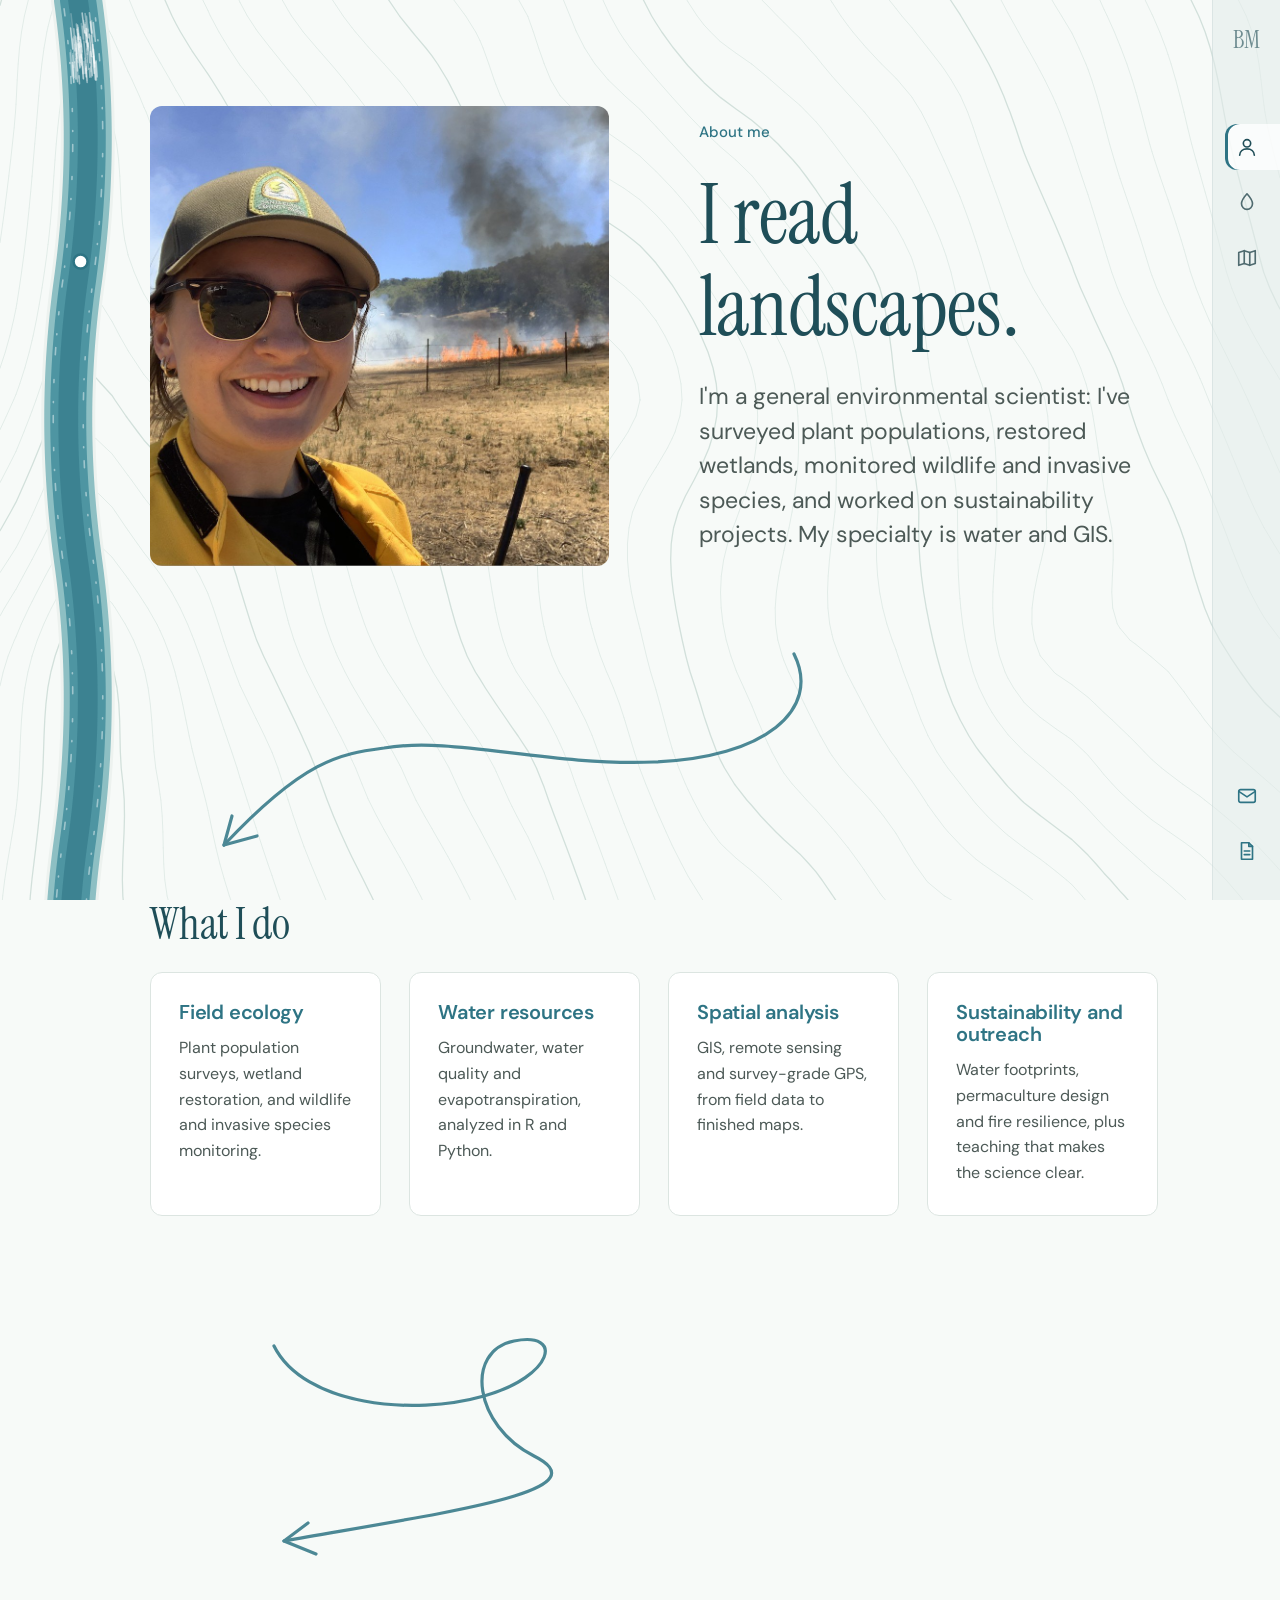
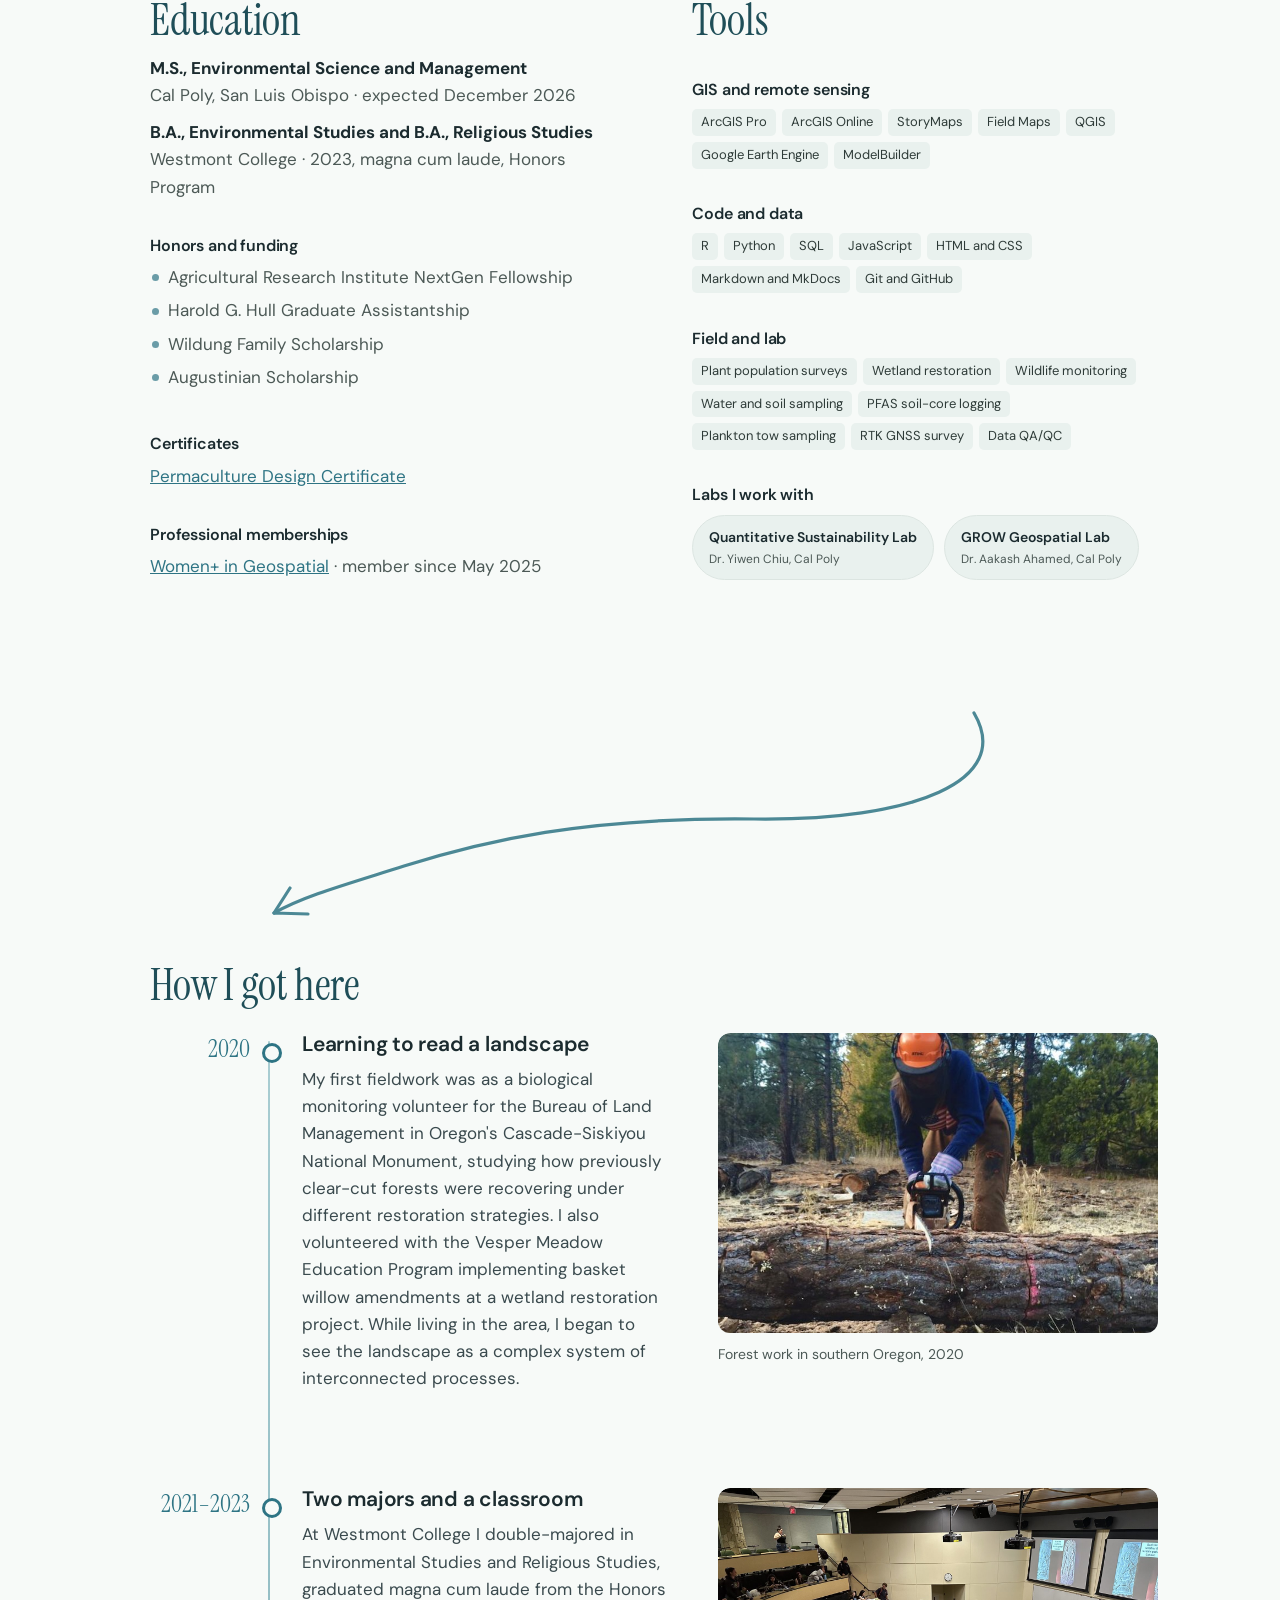
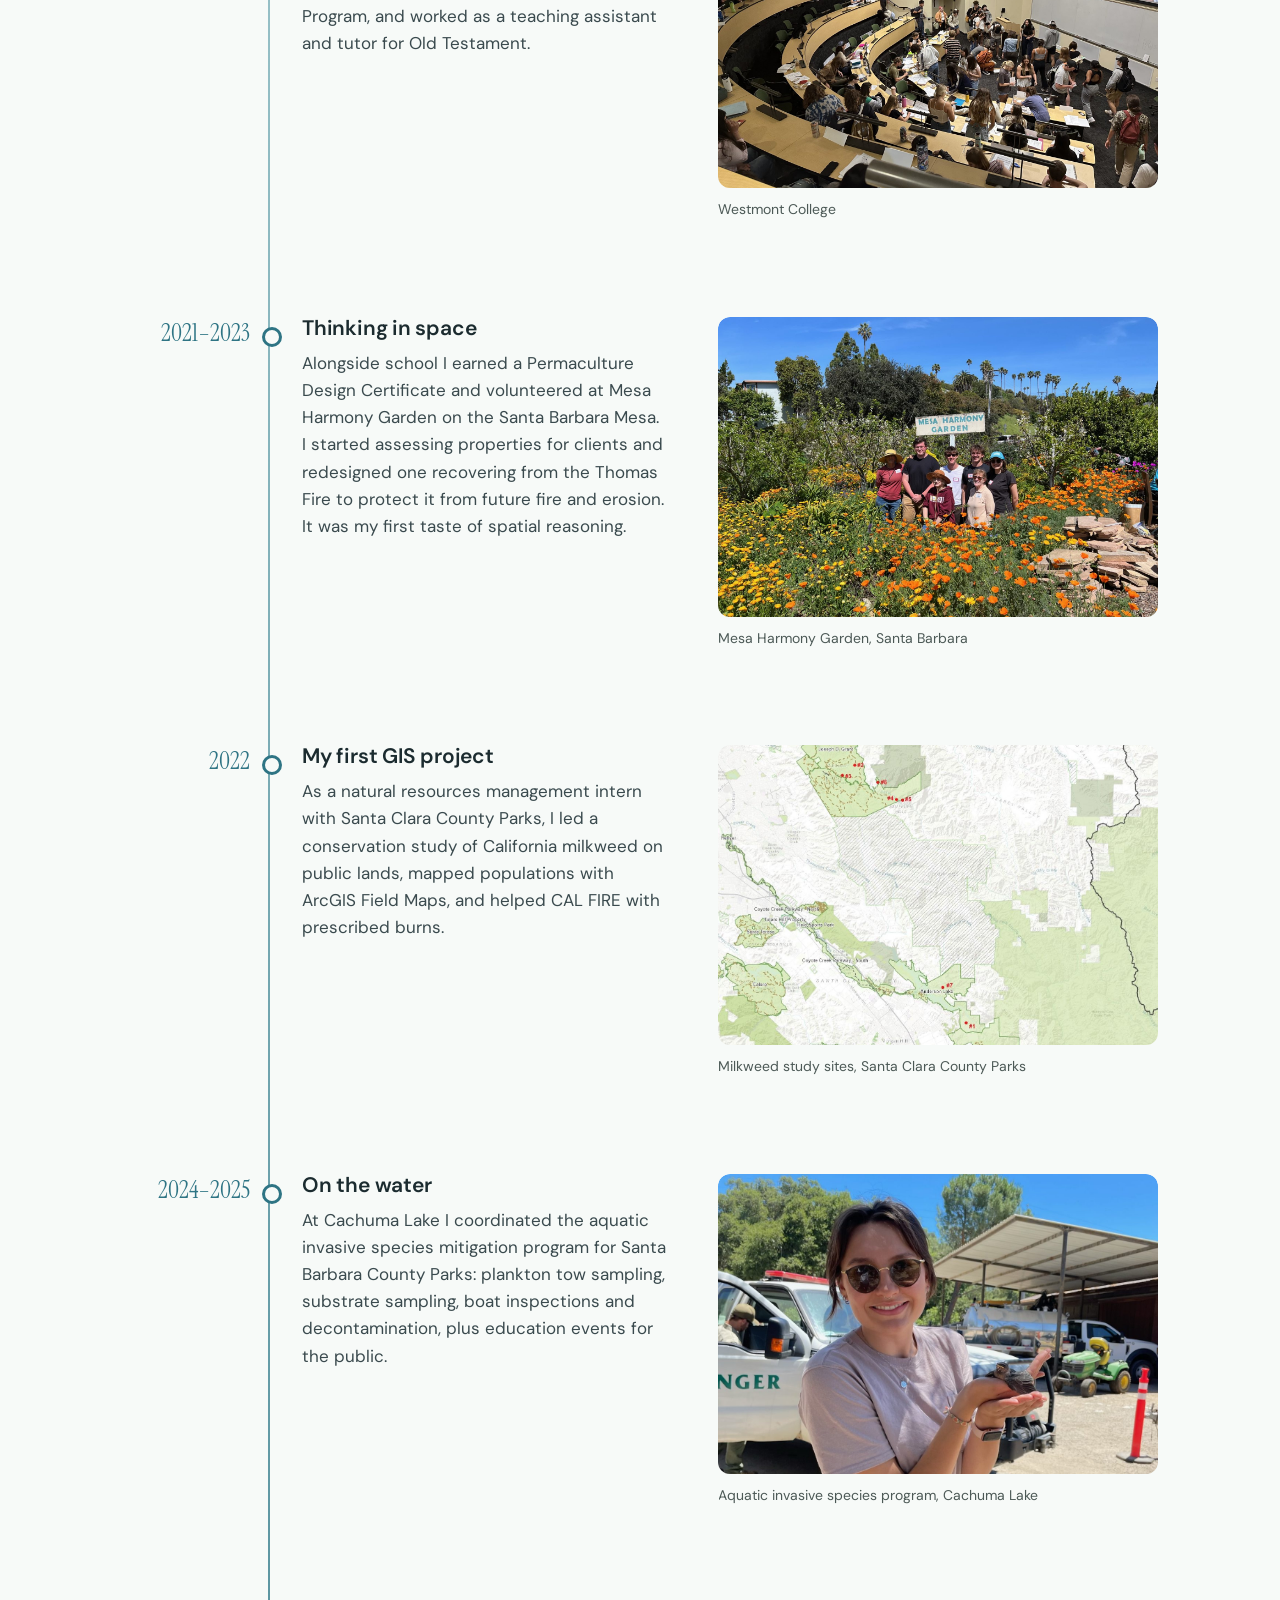
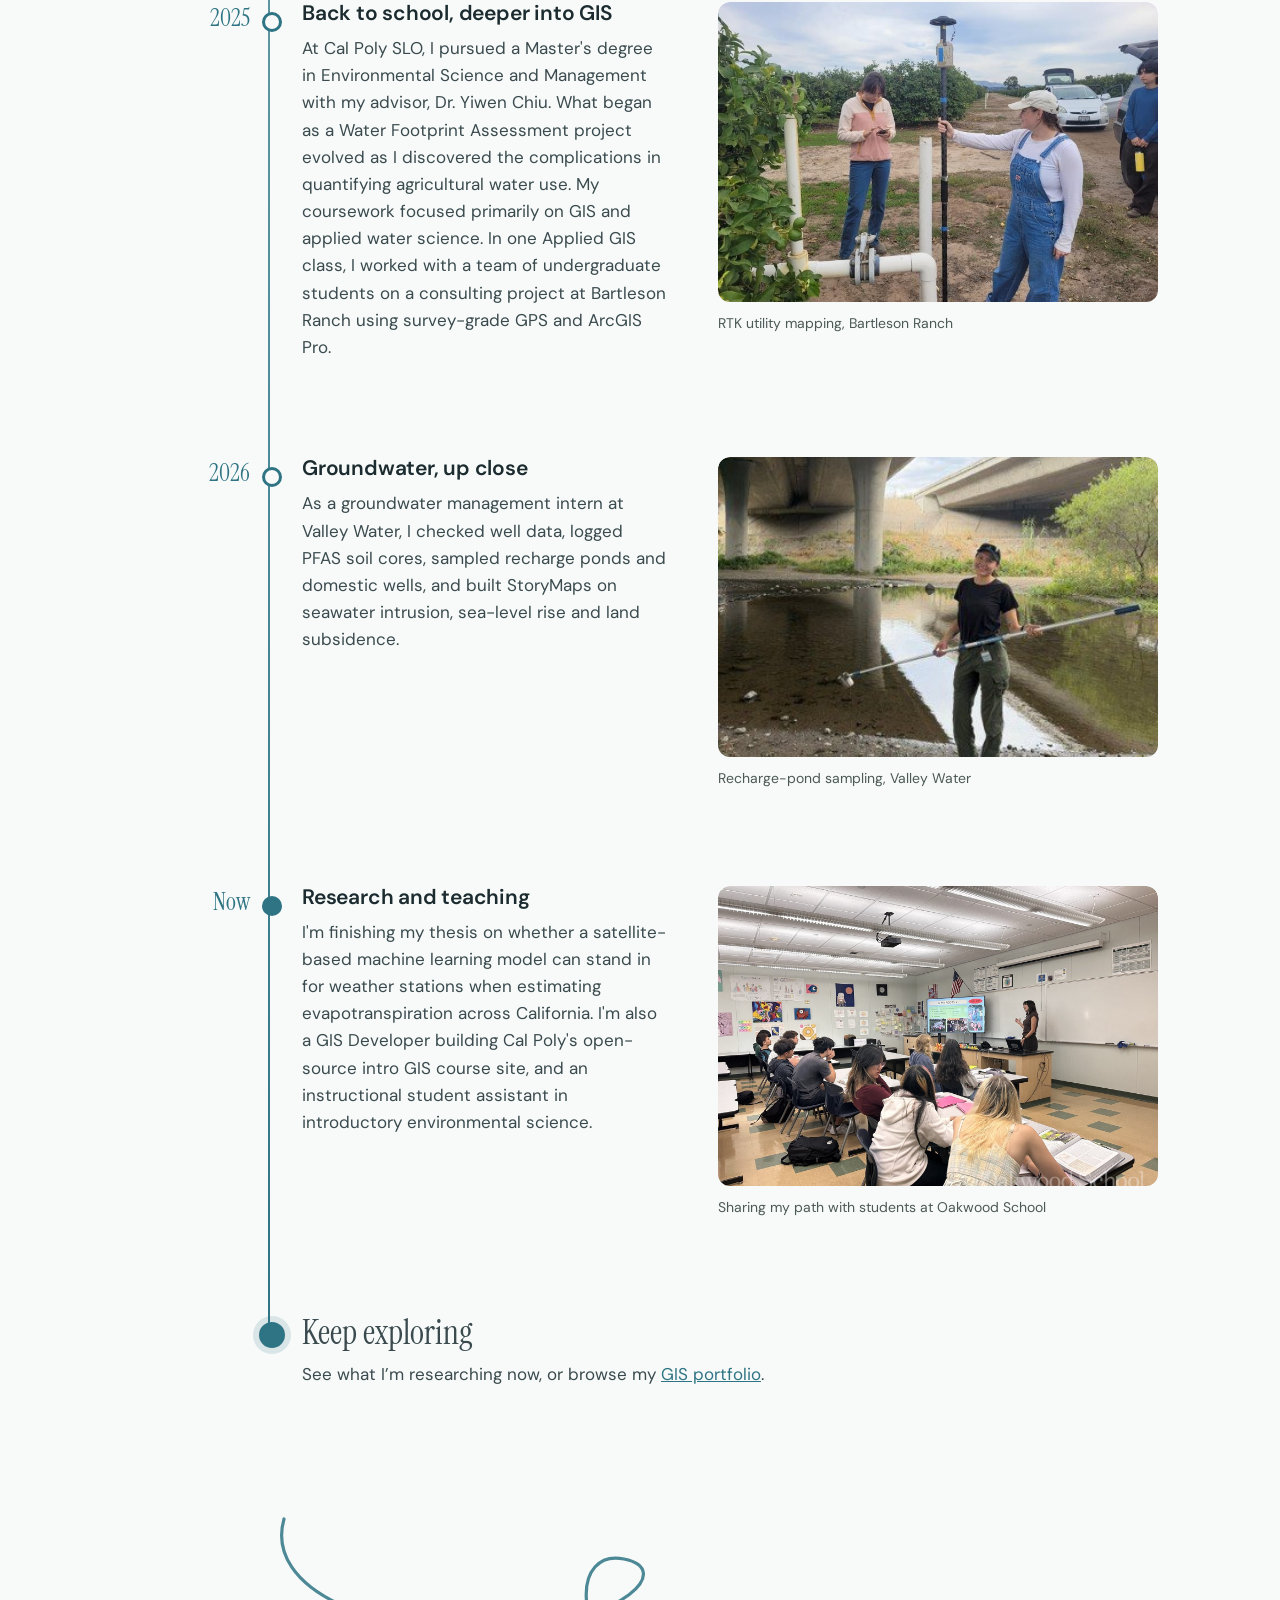
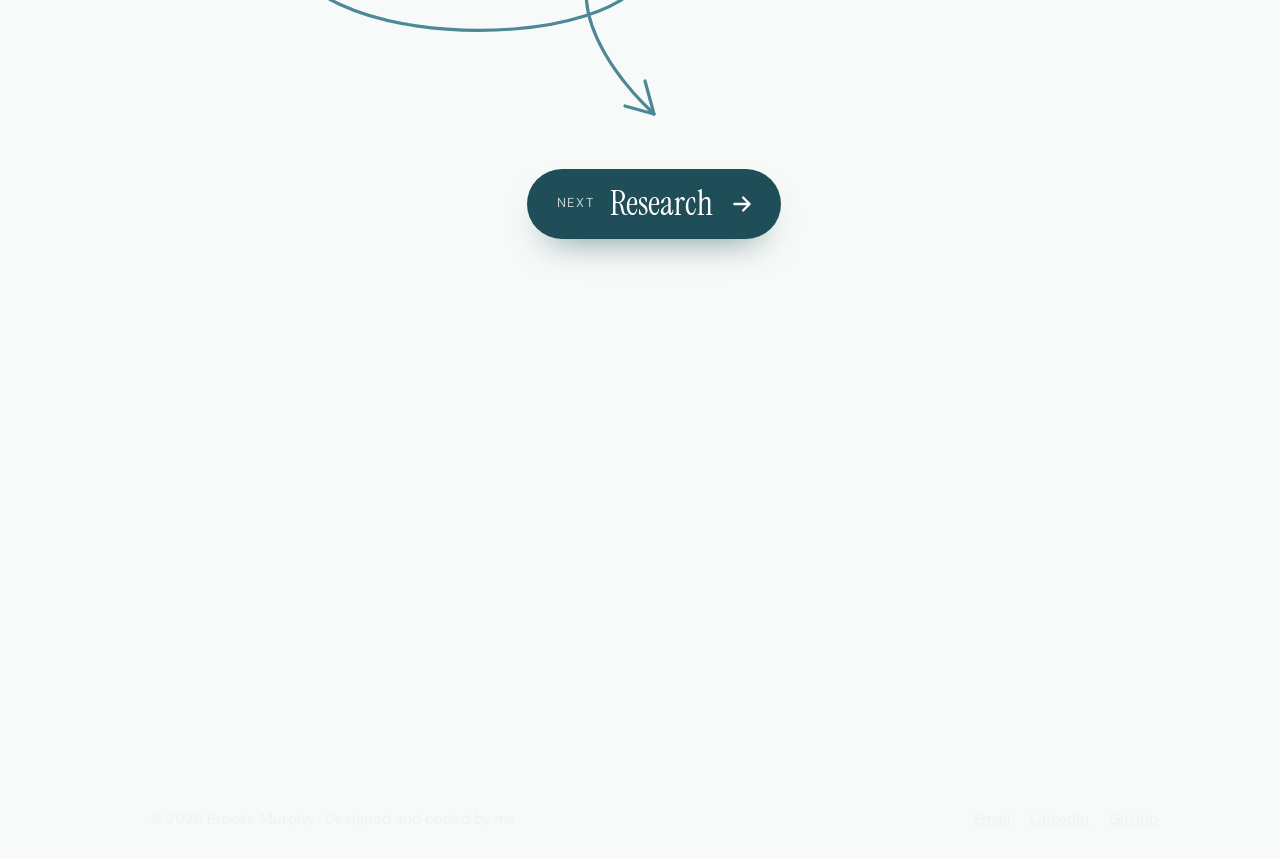
==== commit 670882a2: "Footer credit, timeline end cap, calculator close and context" ====
--- a/about.html
+++ b/about.html
@@ -32,8 +32,7 @@
       <div class="bio">
         <span class="eyebrow">About me</span>
         <h1>I read landscapes.</h1>
-        <p class="lede">I'm an environmental scientist on California's Central Coast, finishing an M.S. at Cal Poly.</p>
-        <p>I'm a general environmental scientist: I've surveyed plant populations, restored wetlands, monitored wildlife and invasive species, and worked on sustainability projects. My specialty is water and GIS.</p>
+        <p class="lede">I'm a general environmental scientist: I've surveyed plant populations, restored wetlands, monitored wildlife and invasive species, and worked on sustainability projects. My specialty is water and GIS.</p>
       </div>
     </section>
     <a class="about-swoop" href="#do" aria-label="Scroll to What I do">
@@ -156,6 +155,10 @@
           </div>
           <figure class="chapter-photo oakwood-photo"><img data-zoom src="images/oakwood.jpg" alt="Brooke presenting her path into environmental science to a high school class at Oakwood School" onerror="this.closest('li').classList.remove('has-photo');this.parentNode.remove()"><figcaption>Sharing my path with students at Oakwood School</figcaption></figure>
         </li>
+        <li class="chapter chapter-end">
+          <div class="chapter-when"></div>
+          <div class="chapter-body"><p class="keep-exploring">Keep exploring</p><p class="keep-sub">See what I’m researching now, or browse my <a href="portfolio.html">GIS portfolio</a>.</p></div>
+        </li>
       </ol>
     </section>
     <a class="about-swoop swoop-d" href="research.html" aria-label="Go to Research">
@@ -170,7 +173,7 @@
   <div class="pond-space" aria-hidden="true"></div>
   <footer class="site-footer">
     <div class="wrap">
-      <span>Brooke Murphy · California’s Central Coast</span>
+      <span>© 2026 Brooke Murphy · Designed and coded by me</span>
       <nav aria-label="Contact">
         <a href="mailto:bmurph32@calpoly.edu">Email</a>
         <a href="https://www.linkedin.com/in/brooke-murphy0207/">LinkedIn</a>
--- a/css/style.css
+++ b/css/style.css
@@ -1404,3 +1404,23 @@
 .next-btn:hover, .next-btn:focus-visible { background: #2E7484; transform: translateY(-2px); gap: 22px; }
 .next-btn:focus-visible { outline: 3px solid #4FB3C8; outline-offset: 4px; }
 @media (max-width: 899px) { .next-page { margin-top: 60px; } }
+
+/* ===== v35: roomier timeline, end cap, calculator close, footer credit ===== */
+.chapter { padding-bottom: 96px; gap: 0 52px; }
+.chapter.has-photo { grid-template-columns: 100px minmax(0, 1fr) minmax(0, 440px); }
+.chapter-photo img { height: 300px; }
+.chapter-photo figcaption { margin-top: 10px; }
+.story::before { bottom: 30px; }
+.chapter-end { padding-bottom: 0; }
+.chapter-end::before { width: 20px; height: 20px; left: 109px; top: 8px; background: #2E7484; border-color: #2E7484; box-shadow: 0 0 0 6px rgba(46,116,132,0.15); }
+.keep-exploring { font-family: "Instrument Serif", Georgia, serif; font-size: 34px; color: #1F4E58; margin: 0; line-height: 1.1; }
+.keep-sub { margin: 0; color: var(--muted); }
+.keep-sub a { color: #2E7484; }
+@media (max-width: 1100px) { .chapter.has-photo { grid-template-columns: 100px minmax(0, 1fr) minmax(0, 340px); } .chapter-photo img { height: 240px; } }
+@media (max-width: 899px) { .chapter { padding-bottom: 56px; } .chapter-photo img { height: 240px; } .chapter-end::before { left: -3px; } }
+.eto-context { max-width: 720px; margin: 0 0 18px; font-size: 18px; line-height: 1.6; color: #3A4A4E; }
+.eto-head-actions { display: flex; align-items: center; gap: 10px; }
+.eto-close { width: 38px; height: 38px; border-radius: 50%; border: 1px solid var(--line); background: #FFFFFF; color: #1F4E58; display: grid; place-items: center; cursor: pointer; transition: background .2s, color .2s; }
+.eto-close svg { width: 18px; height: 18px; fill: none; stroke: currentColor; stroke-width: 2.2; stroke-linecap: round; }
+.eto-close:hover, .eto-close:focus-visible { background: #1F4E58; color: #FFFFFF; }
+.story::before { bottom: auto; height: calc(100% - var(--end-h, 70px)); } 
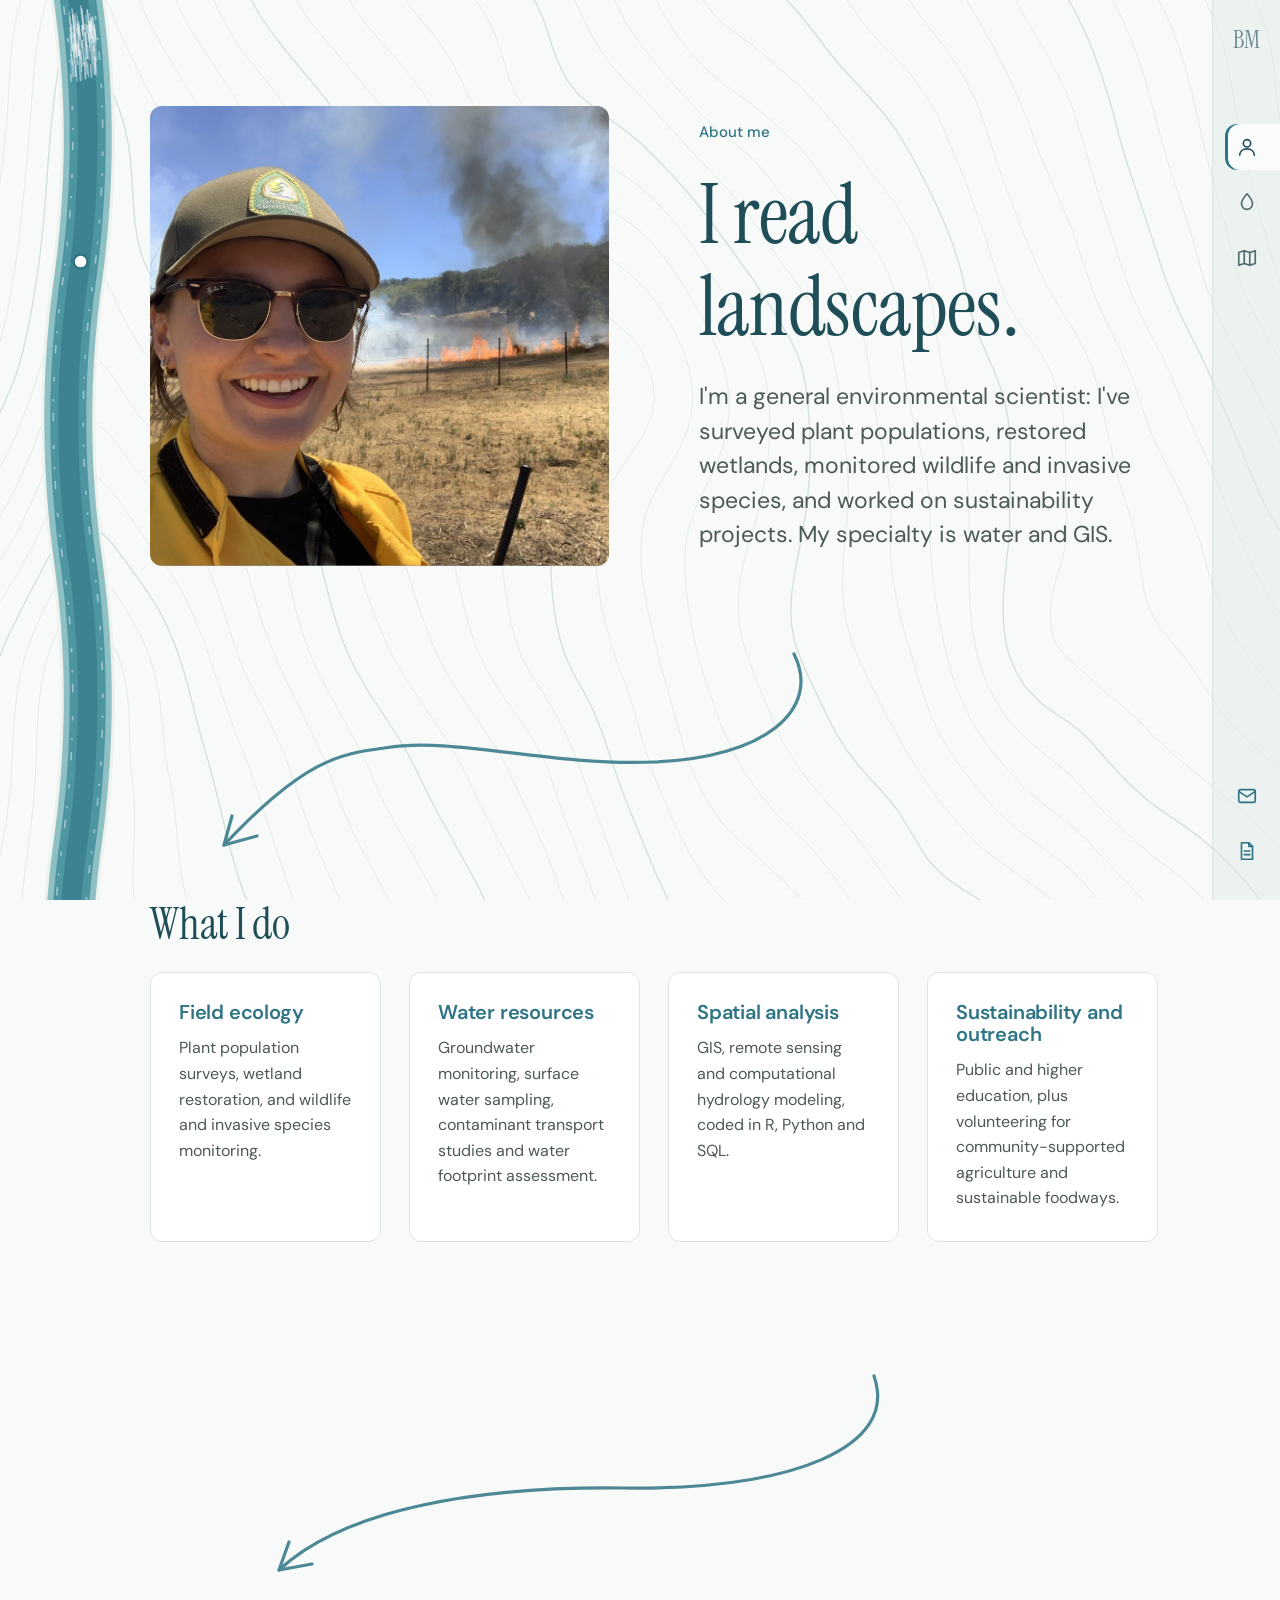
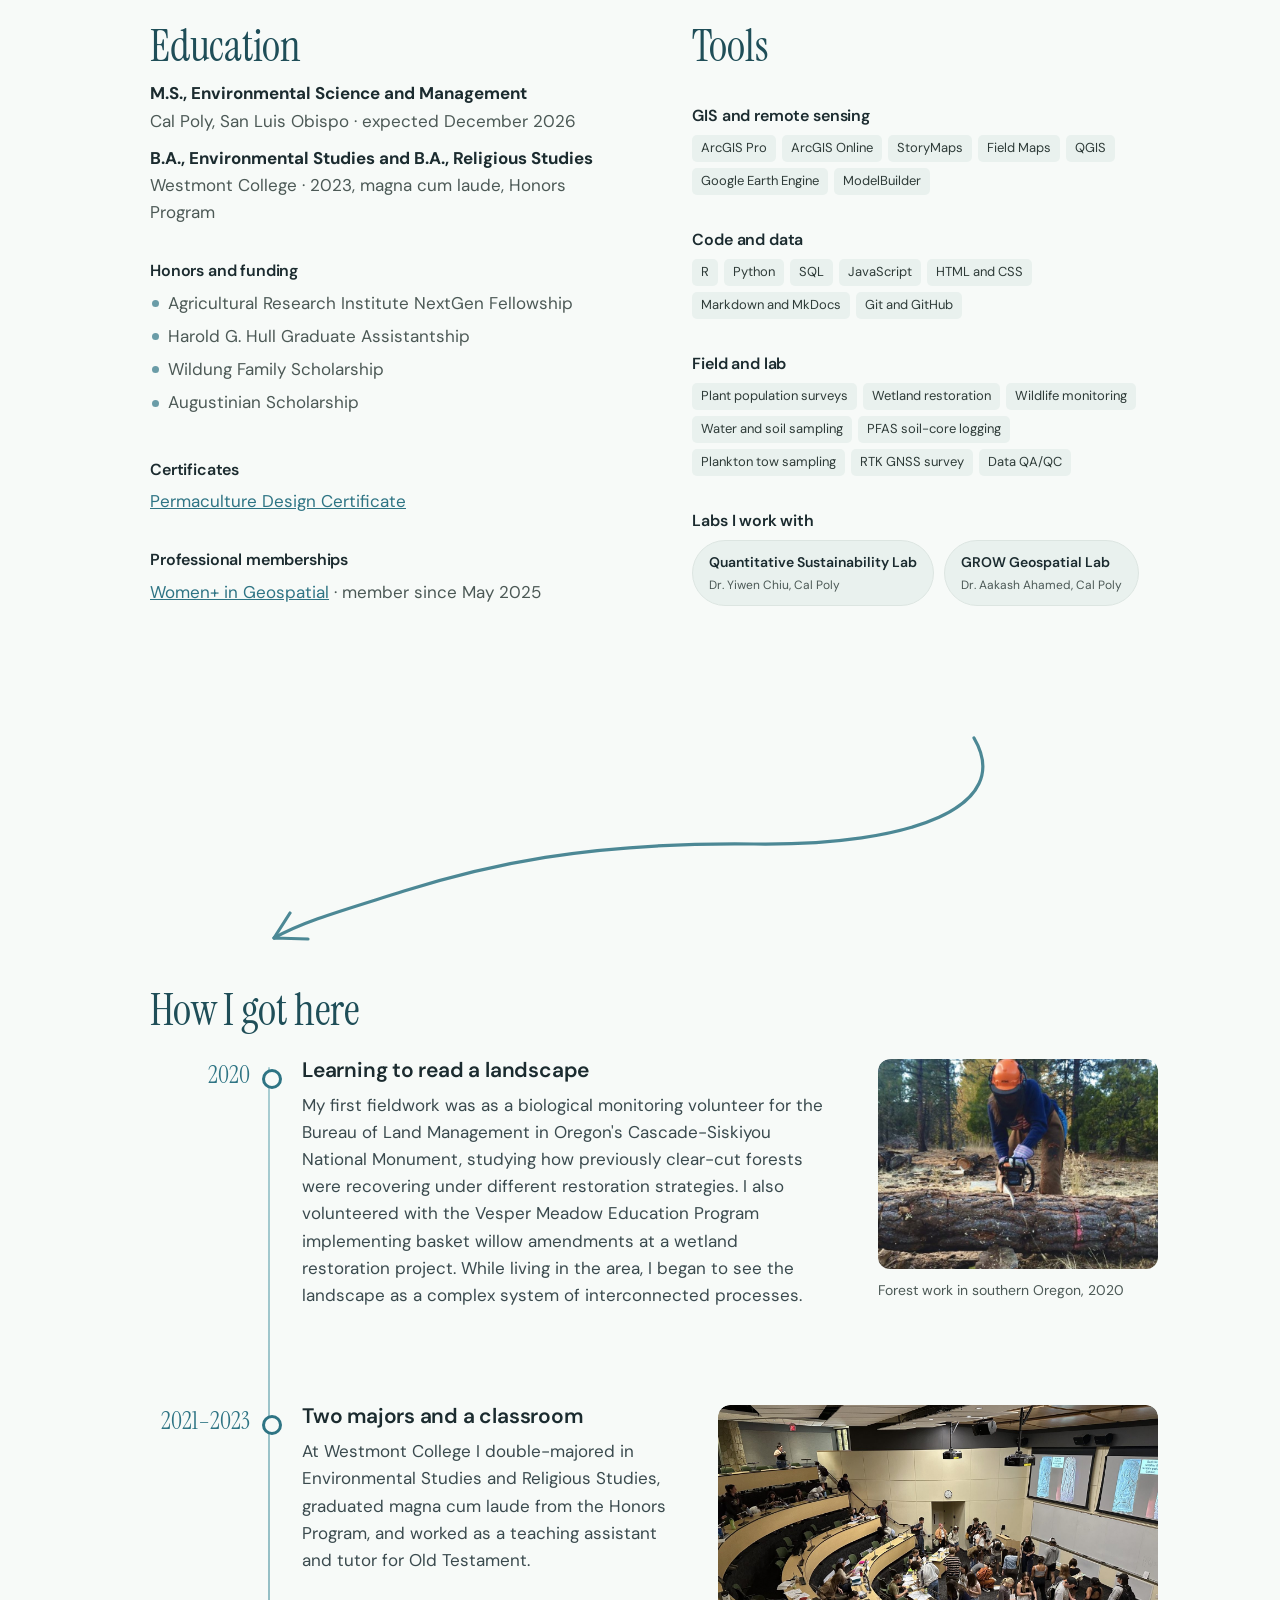
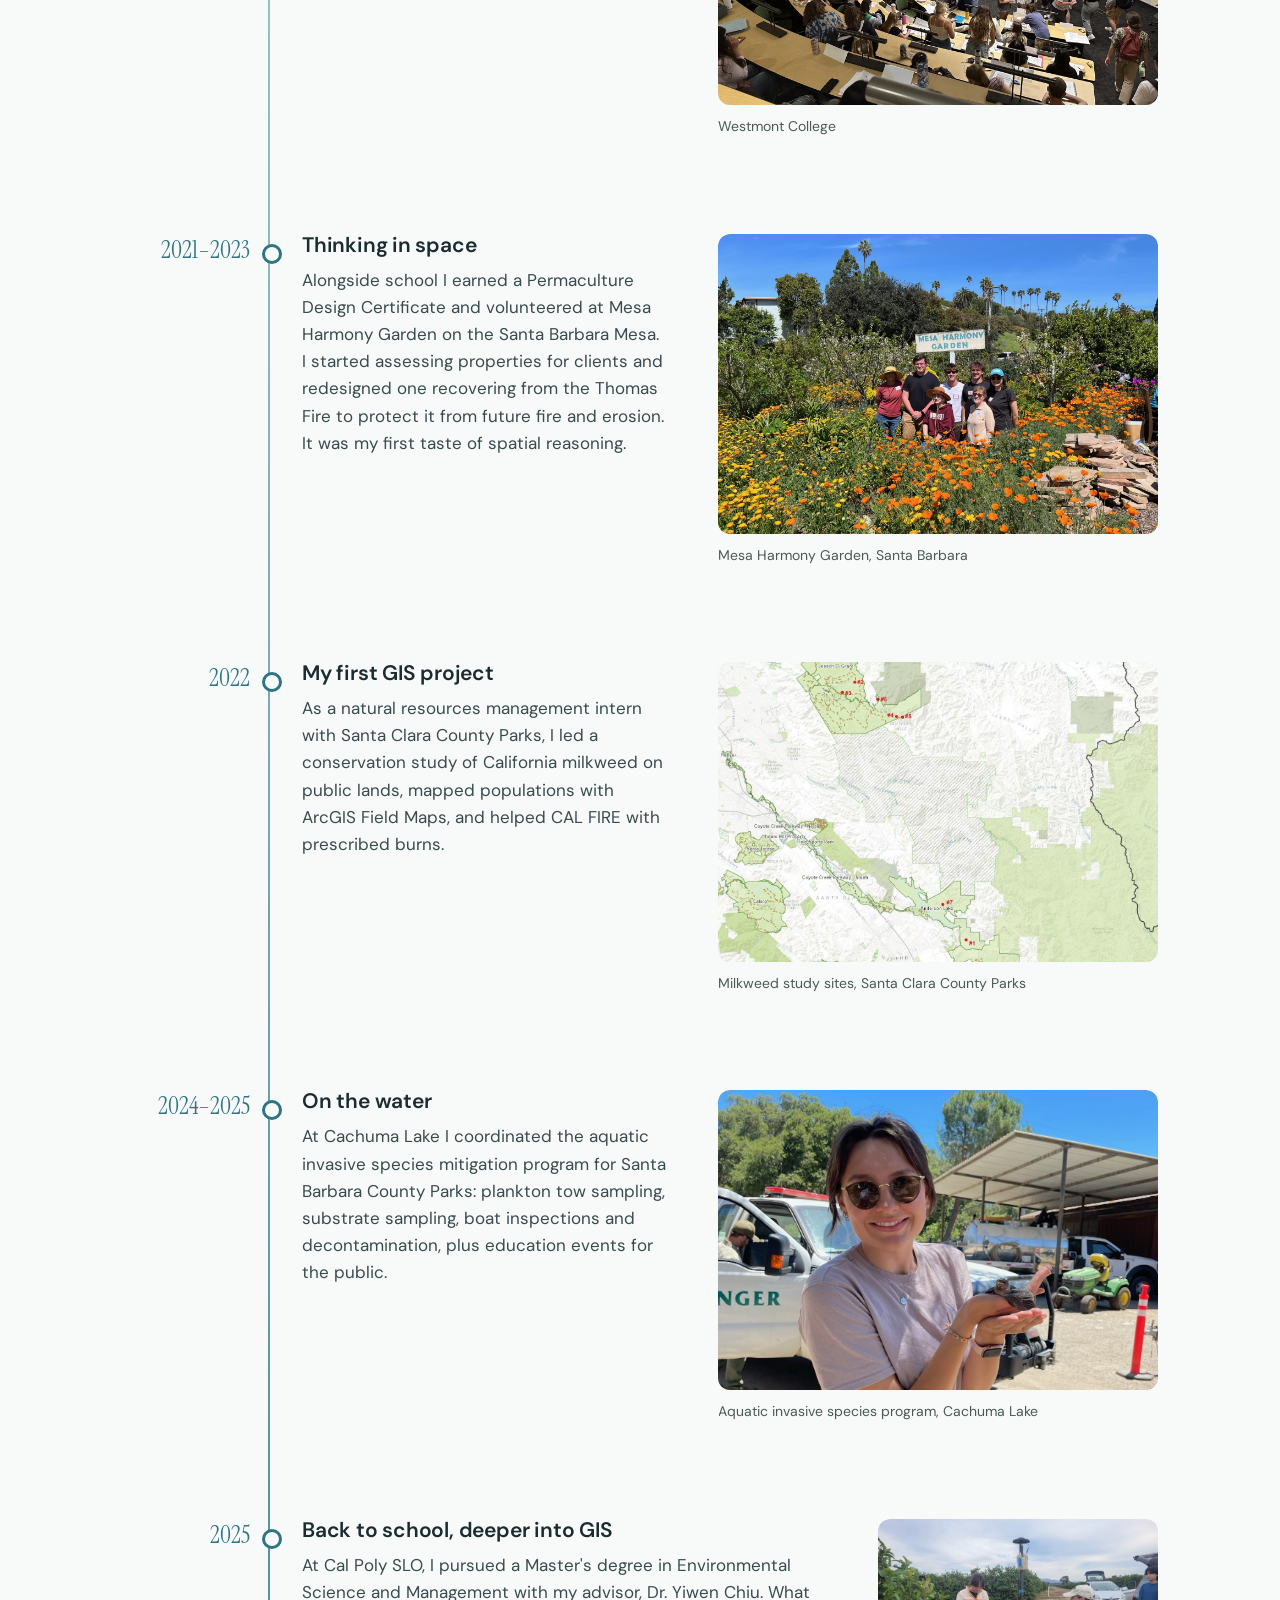
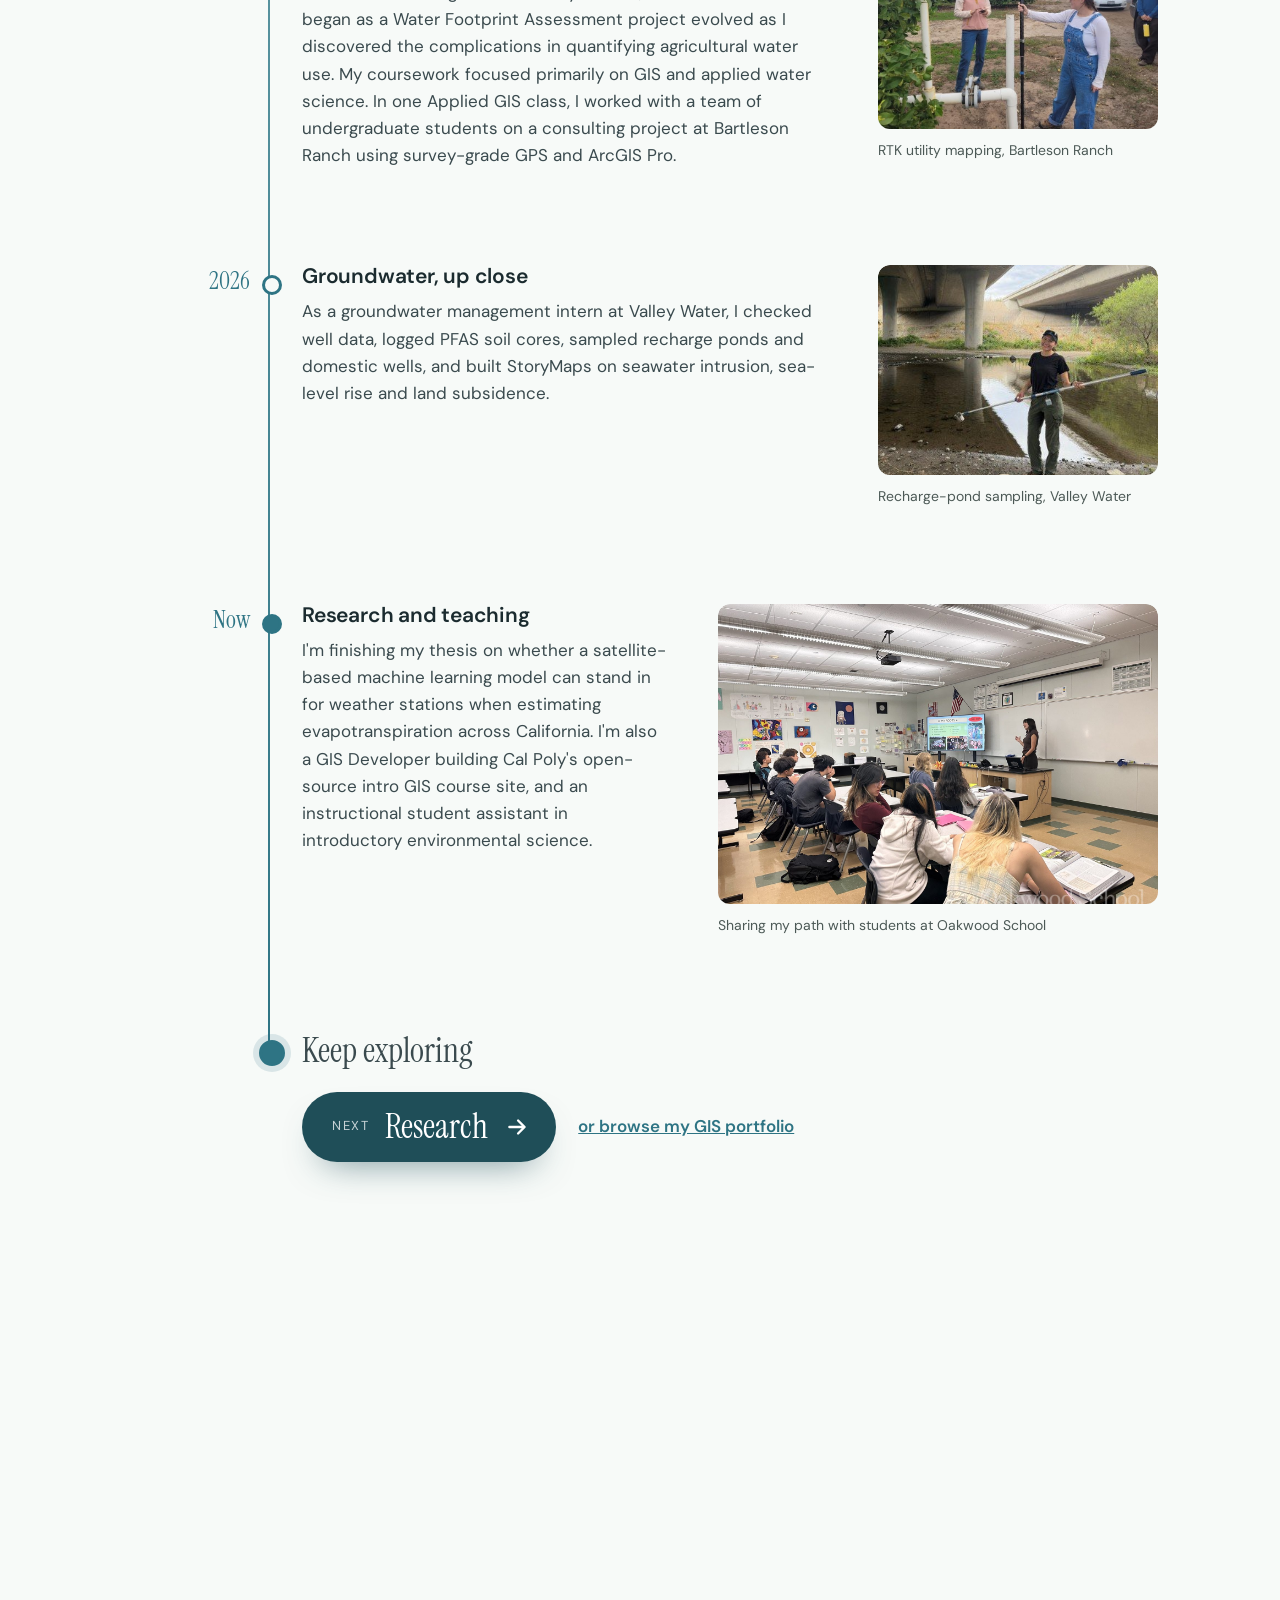
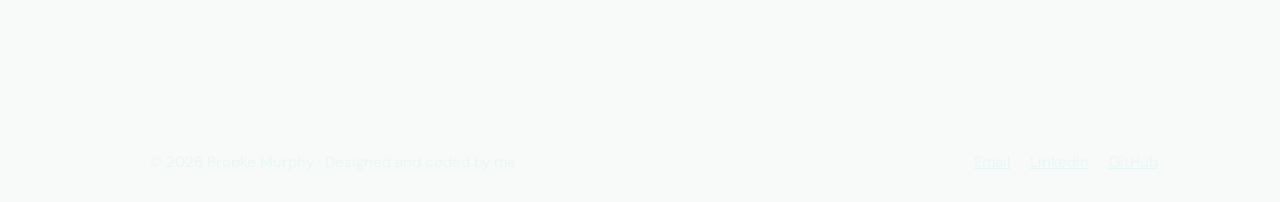
==== commit a74a2e03: "About cards and timeline end; research centering, What's next, contact card" ====
--- a/about.html
+++ b/about.html
@@ -43,14 +43,14 @@
       <div class="section-head"><h2 id="do-h">What I do</h2></div>
       <div class="pillars">
         <div class="pillar"><h3>Field ecology</h3><p>Plant population surveys, wetland restoration, and wildlife and invasive species monitoring.</p></div>
-        <div class="pillar"><h3>Water resources</h3><p>Groundwater, water quality and evapotranspiration, analyzed in R and Python.</p></div>
-        <div class="pillar"><h3>Spatial analysis</h3><p>GIS, remote sensing and survey-grade GPS, from field data to finished maps.</p></div>
-        <div class="pillar"><h3>Sustainability and outreach</h3><p>Water footprints, permaculture design and fire resilience, plus teaching that makes the science clear.</p></div>
+        <div class="pillar"><h3>Water resources</h3><p>Groundwater monitoring, surface water sampling, contaminant transport studies and water footprint assessment.</p></div>
+        <div class="pillar"><h3>Spatial analysis</h3><p>GIS, remote sensing and computational hydrology modeling, coded in R, Python and SQL.</p></div>
+        <div class="pillar"><h3>Sustainability and outreach</h3><p>Public and higher education, plus volunteering for community-supported agriculture and sustainable foodways.</p></div>
       </div>
     </section>
 
     <a class="about-swoop swoop-b" href="#education" aria-label="Scroll to Education and tools">
-      <svg viewBox="0 0 1000 230" preserveAspectRatio="xMidYMid meet" aria-hidden="true"><path class="swoop-line" pathLength="1" d="M120 10 C 150 70, 260 80, 330 60 C 400 40, 410 -5, 360 5 C 310 15, 320 90, 380 120 C 450 155, 300 175, 130 205"/><path class="swoop-head" pathLength="1" d="M162 218 L130 205 M130 205 L154 187"/></svg>
+      <svg viewBox="0 0 1000 230" preserveAspectRatio="xMidYMid meet" aria-hidden="true"><path class="swoop-line" pathLength="1" d="M720 14 C 745 85, 640 128, 470 126 C 320 124, 190 148, 125 208"/><path class="swoop-head" pathLength="1" d="M158 202 L125 208 M125 208 L135 180"/></svg>
     </a>
     <section class="section reveal two-col" id="education" aria-label="Education and tools">
       <div class="skill-group">
@@ -91,7 +91,7 @@
     <section class="section reveal" id="story" aria-labelledby="story-h">
       <div class="section-head"><h2 id="story-h">How I got here</h2></div>
       <ol class="story">
-        <li id="story-oregon" class="chapter has-photo">
+        <li id="story-oregon" class="chapter has-photo small-photo">
           <div class="chapter-when">2020</div>
           <div class="chapter-body">
             <h3>Learning to read a landscape</h3>
@@ -131,7 +131,7 @@
           </div>
           <figure class="chapter-photo"><img data-zoom src="images/cachuma.jpg" alt="Brooke in a park ranger uniform holding a water sample at Cachuma Lake" style="object-position: center 30%"><figcaption>Aquatic invasive species program, Cachuma Lake</figcaption></figure>
         </li>
-        <li id="story-calpoly" class="chapter has-photo">
+        <li id="story-calpoly" class="chapter has-photo small-photo">
           <div class="chapter-when">2025</div>
           <div class="chapter-body">
             <h3>Back to school, deeper into GIS</h3>
@@ -139,7 +139,7 @@
           </div>
           <figure class="chapter-photo"><img data-zoom src="images/bartleson.jpg" alt="Mapping water utilities with an RTK GNSS receiver at Bartleson Ranch"><figcaption>RTK utility mapping, Bartleson Ranch</figcaption></figure>
         </li>
-        <li id="story-valleywater" class="chapter has-photo">
+        <li id="story-valleywater" class="chapter has-photo small-photo">
           <div class="chapter-when">2026</div>
           <div class="chapter-body">
             <h3>Groundwater, up close</h3>
@@ -157,16 +157,10 @@
         </li>
         <li class="chapter chapter-end">
           <div class="chapter-when"></div>
-          <div class="chapter-body"><p class="keep-exploring">Keep exploring</p><p class="keep-sub">See what I’m researching now, or browse my <a href="portfolio.html">GIS portfolio</a>.</p></div>
+          <div class="chapter-body"><p class="keep-exploring">Keep exploring</p><div class="keep-actions"><a class="next-btn" href="research.html"><span class="next-kicker">Next</span><span class="next-title">Research</span><svg viewBox="0 0 24 24" aria-hidden="true"><path d="M5 12h13M13 6l6 6-6 6"/></svg></a><a class="keep-alt" href="portfolio.html">or browse my GIS portfolio</a></div></div>
         </li>
       </ol>
     </section>
-    <a class="about-swoop swoop-d" href="research.html" aria-label="Go to Research">
-      <svg viewBox="0 0 1000 230" preserveAspectRatio="xMidYMid meet" aria-hidden="true"><path class="swoop-line" pathLength="1" d="M130 10 C 110 80, 220 130, 360 120 C 470 112, 520 60, 470 50 C 420 40, 410 120, 500 205"/><path class="swoop-head" pathLength="1" d="M491 172 L500 205 M500 205 L471 197"/></svg>
-    </a>
-    <div class="next-page">
-      <a class="next-btn" href="research.html"><span class="next-kicker">Next</span><span class="next-title">Research</span><svg viewBox="0 0 24 24" aria-hidden="true"><path d="M5 12h13M13 6l6 6-6 6"/></svg></a>
-    </div>
 
   </main>
 
--- a/css/style.css
+++ b/css/style.css
@@ -1424,3 +1424,84 @@
 .eto-close svg { width: 18px; height: 18px; fill: none; stroke: currentColor; stroke-width: 2.2; stroke-linecap: round; }
 .eto-close:hover, .eto-close:focus-visible { background: #1F4E58; color: #FFFFFF; }
 .story::before { bottom: auto; height: calc(100% - var(--end-h, 70px)); } 
+
+/* ===== v36: simpler method cards + new ML raster demo ===== */
+.mwin-intro { font-size: 18px; color: #2F4448; max-width: 760px; margin: 0 0 6px; }
+.mwin-viz { width: 100%; height: auto; display: block; margin-top: 4px; }
+.mwin-body { align-content: start; }
+.mwin-bridge { display: flex; flex-wrap: wrap; align-items: center; justify-content: space-between; gap: 12px 24px; background: #EAF4F4; border-radius: 14px; padding: 18px 24px; margin-top: 4px; }
+.mwin-bridge p { margin: 0; font-size: 17px; color: #1F4E58; max-width: 680px; }
+.mwin-bridge a { font-weight: 600; color: #1F4E58; white-space: nowrap; }
+.ml-top { display: flex; flex-wrap: wrap; align-items: center; justify-content: space-between; gap: 10px; }
+.ml-next { font: inherit; font-size: 15px; font-weight: 600; padding: 8px 16px; border-radius: 999px; border: 1.5px solid #2E7484; background: #FFFFFF; color: #1F4E58; cursor: pointer; }
+.ml-next:hover, .ml-next:focus-visible { background: #1F4E58; color: #FFFFFF; }
+.ml-stage { display: grid; grid-template-columns: minmax(0, 1.15fr) minmax(0, 1fr); gap: 28px; align-items: start; }
+.ml-mapwrap { position: relative; }
+.ml-svg .ml-layer, .ml-svg .ml-stacklbl, .ml-svg > text, .ml-svg > g { transition: opacity 0.5s ease, transform 0.6s cubic-bezier(0.65, 0, 0.35, 1); }
+.ml-pin { cursor: pointer; }
+.ml-tip { font-size: 13px; line-height: 1.4; white-space: normal; max-width: 240px; text-align: center; }
+.ml-panel { display: grid; gap: 12px; align-content: start; padding-top: 4px; }
+.ml-panel.in { animation: mlIn 0.4s ease; }
+@keyframes mlIn { from { opacity: 0; transform: translateY(6px); } to { opacity: 1; transform: none; } }
+.ml-panel h3 { margin: 0; font-family: "Instrument Serif", Georgia, serif; font-weight: 400; font-size: 30px; color: #1F4E58; }
+.ml-panel p { margin: 0; font-size: 16px; line-height: 1.55; color: #2F4448; }
+.ml-small { font-size: 14px !important; color: var(--muted) !important; }
+.ml-stats { display: grid; grid-template-columns: 1fr 1fr; gap: 10px; }
+.ml-stats div { background: #F1F7F7; border-radius: 12px; padding: 12px 14px; display: grid; gap: 2px; }
+.ml-stats strong { font-family: "Instrument Serif", Georgia, serif; font-weight: 400; font-size: 38px; color: #1F4E58; line-height: 1; }
+.ml-stats span { font-size: 13px; color: var(--muted); }
+.ml-key { display: flex; gap: 10px; align-items: flex-start; }
+.ml-pinchip { display: inline-grid; place-items: center; flex: none; width: 24px; height: 24px; border-radius: 50%; background: #1F4E58; color: #FFFFFF; font-size: 11px; font-weight: 700; }
+.ml-table .ml-pinchip { width: 20px; height: 20px; font-size: 10px; }
+.ml-layers { list-style: none; margin: 0; padding: 0; display: grid; gap: 10px; }
+.ml-layers li { display: flex; gap: 12px; align-items: center; }
+.ml-layers i { width: 44px; height: 14px; border-radius: 4px; flex: none; }
+.ml-layers strong { display: block; font-size: 15px; color: #1F4E58; }
+.ml-layers span { font-size: 13px; color: var(--muted); }
+.ml-table { width: 100%; border-collapse: collapse; font-size: 14px; }
+.ml-table th, .ml-table td { padding: 4px 8px; text-align: left; border-bottom: 1px solid #E5EEEE; }
+.ml-table thead th { font-size: 12px; font-weight: 700; letter-spacing: 0.04em; text-transform: uppercase; color: var(--muted); }
+.ml-table thead small { text-transform: none; font-weight: 400; letter-spacing: 0; }
+.ml-table tbody tr { animation: mlRow 0.35s ease both; }
+.ml-table tbody tr.hi { background: #FFF6DC; }
+@keyframes mlRow { from { opacity: 0; transform: translateX(-8px); } to { opacity: 1; transform: none; } }
+.ml-d { color: #B5491C; } .ml-n { color: #5B4B8A; } .ml-e { font-weight: 700; color: #1F4E58; }
+.ml-train { display: grid; gap: 6px; }
+.ml-bar { height: 8px; border-radius: 999px; background: #E5EEEE; overflow: hidden; }
+.ml-bar i { display: block; width: 0; height: 100%; background: linear-gradient(90deg, #4FB3C8, #1F4E58); border-radius: 999px; }
+.ml-err { font-size: 14px; color: #2F4448; }
+.ml-pipe { display: flex; align-items: center; gap: 8px; flex-wrap: wrap; }
+.ml-pipe > div { background: #F4F8F7; border: 1px solid var(--line); border-radius: 10px; padding: 8px 10px; display: grid; text-align: center; min-width: 62px; }
+.ml-pipe span { font-size: 11px; text-transform: uppercase; letter-spacing: 0.06em; color: var(--muted); }
+.ml-pipe strong { font-size: 16px; color: #1F4E58; }
+.ml-pipe .ml-model { background: #1F4E58; color: #FFFFFF; font-weight: 700; font-size: 13px; line-height: 1.2; place-items: center; }
+.ml-pipe .ml-out { background: #E3F3F1; border-color: #9BC9C4; }
+.ml-pipe b { color: #2E7484; }
+@media (max-width: 860px) { .ml-stage { grid-template-columns: minmax(0, 1fr); } }
+
+/* ===== v37: About tweaks + research layout ===== */
+.chapter.has-photo.small-photo { grid-template-columns: 100px minmax(0, 1fr) minmax(0, 280px); }
+.chapter.small-photo .chapter-photo img { height: 210px; }
+.keep-actions { display: flex; flex-wrap: wrap; align-items: center; gap: 14px 22px; margin-top: 12px; }
+.keep-alt { color: #2E7484; font-weight: 600; }
+.chapter-end { padding-bottom: 40px; }
+/* research: centered titles, text spread across the page */
+.research .research-hero { margin: 0 auto; text-align: center; justify-items: center; max-width: 980px; }
+.research .research-hero .lede { margin: 0 auto; }
+.research .eto-launch { justify-items: center; text-align: center; }
+.research .eto-context { margin: 0 auto 18px; max-width: 820px; }
+.research .q-head { justify-items: center; text-align: center; }
+.research .q-head h2 { margin: 0 auto; max-width: 1000px; }
+.research .q-lede, .research .mwin-intro { margin-left: auto; margin-right: auto; text-align: center; max-width: 860px; }
+.research .q-sub { text-align: center; }
+.research .ml-explain { margin: 0 auto; max-width: 980px; }
+.research .viewer-section { padding: 44px clamp(22px, 4vw, 52px) 48px !important; }
+.research .viewer-head { text-align: center; display: grid; gap: 10px; justify-items: center; margin-bottom: 18px; }
+.research .viewer-head p { max-width: 760px; }
+.research .month-viewer { align-items: start; }
+.research .viewer-stage { position: relative; }
+.research .viewer-month { position: absolute; top: 8px; right: 8px; left: auto; font-size: clamp(26px, 3vw, 40px); }
+.research .q-section .two-col { grid-template-columns: repeat(3, minmax(0, 1fr)); }
+@media (max-width: 860px) { .research .q-section .two-col { grid-template-columns: minmax(0, 1fr); } }
+.research .contact { margin-bottom: 80px; }
+.research .q-section .pillar { align-content: start; gap: 8px; }
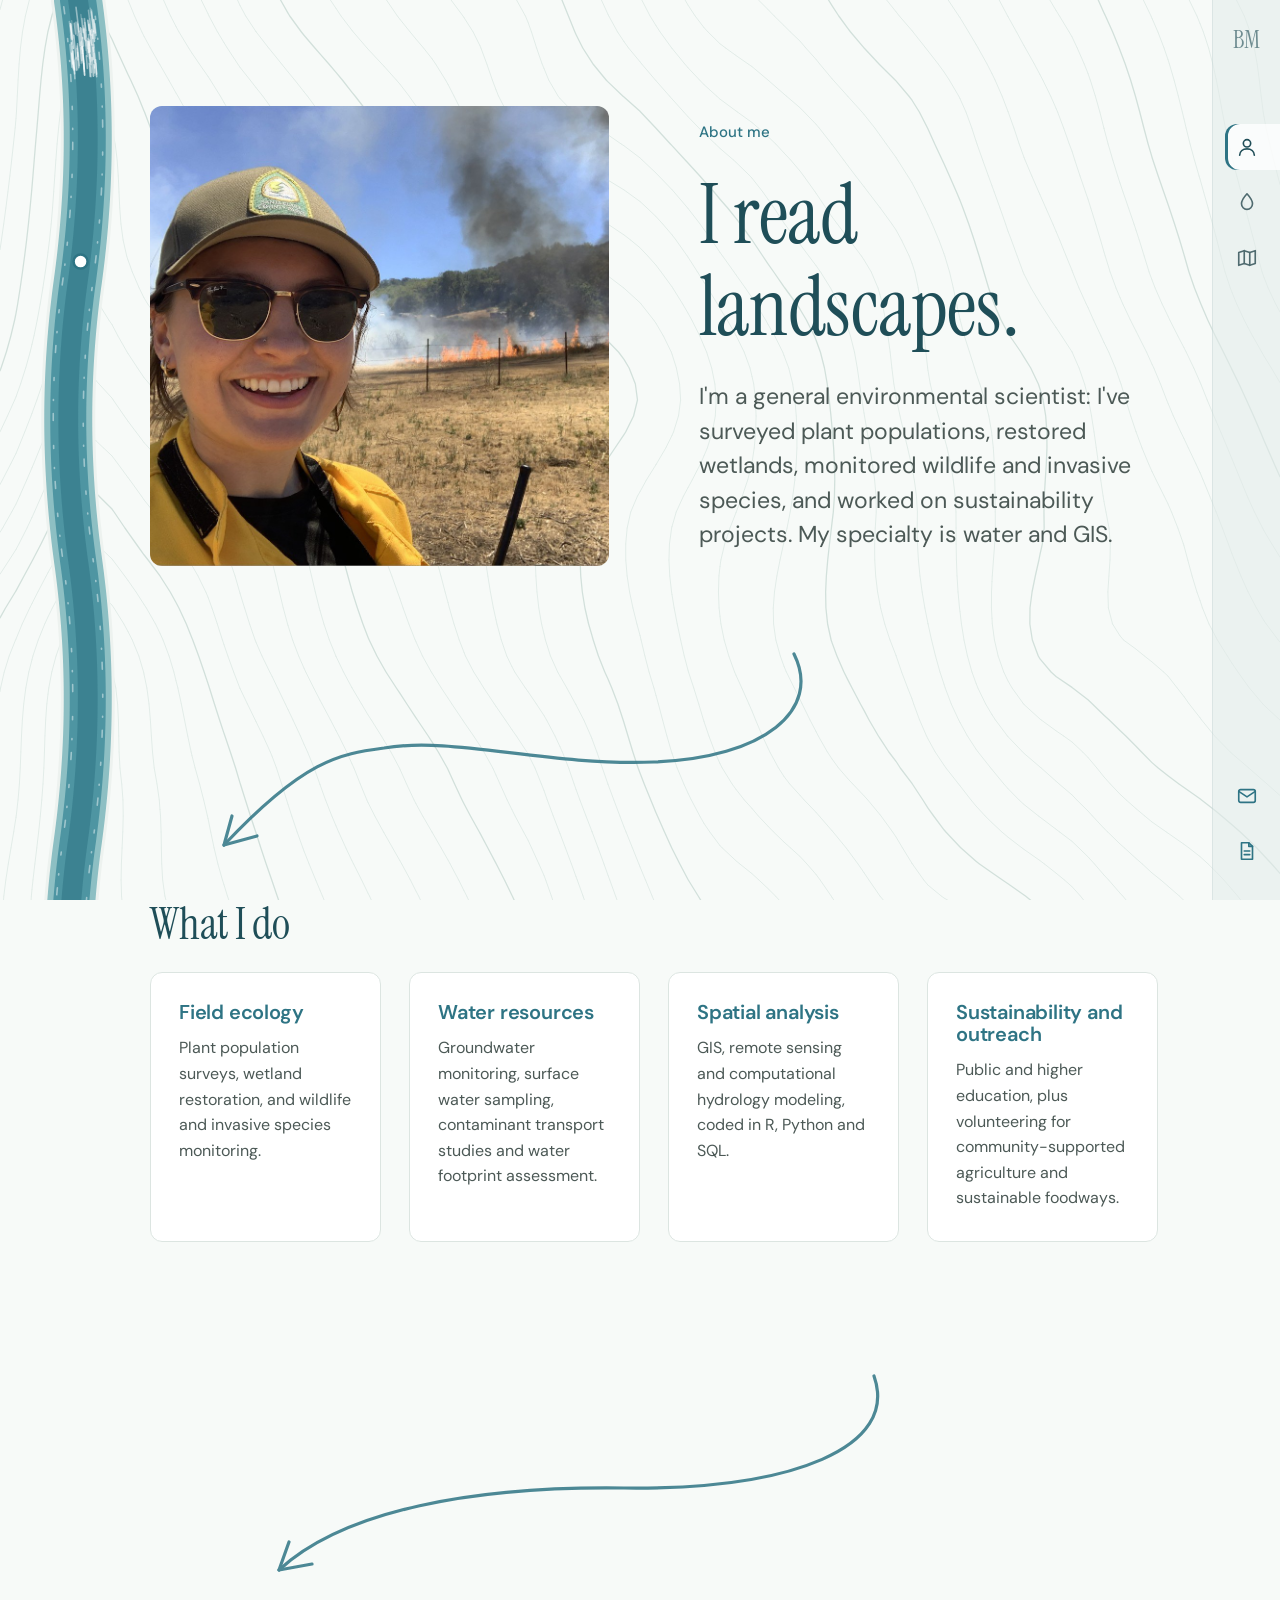
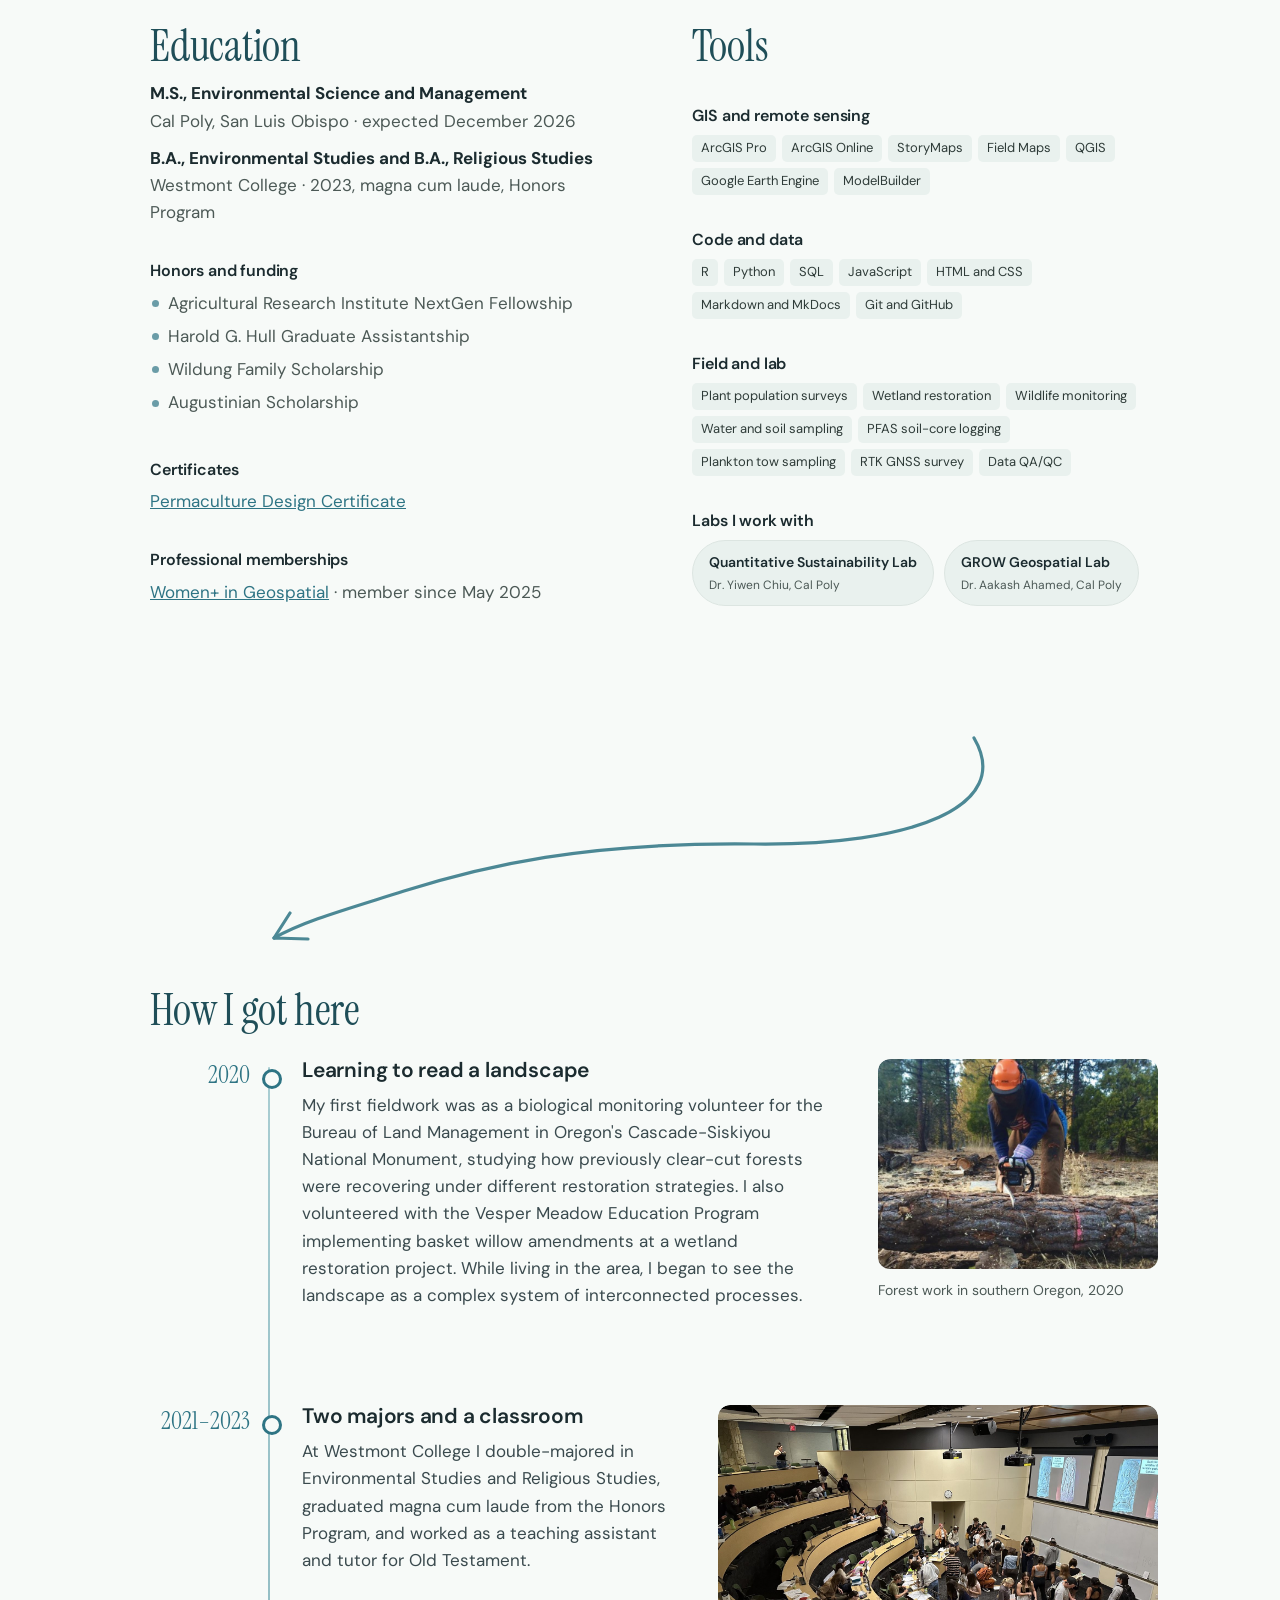
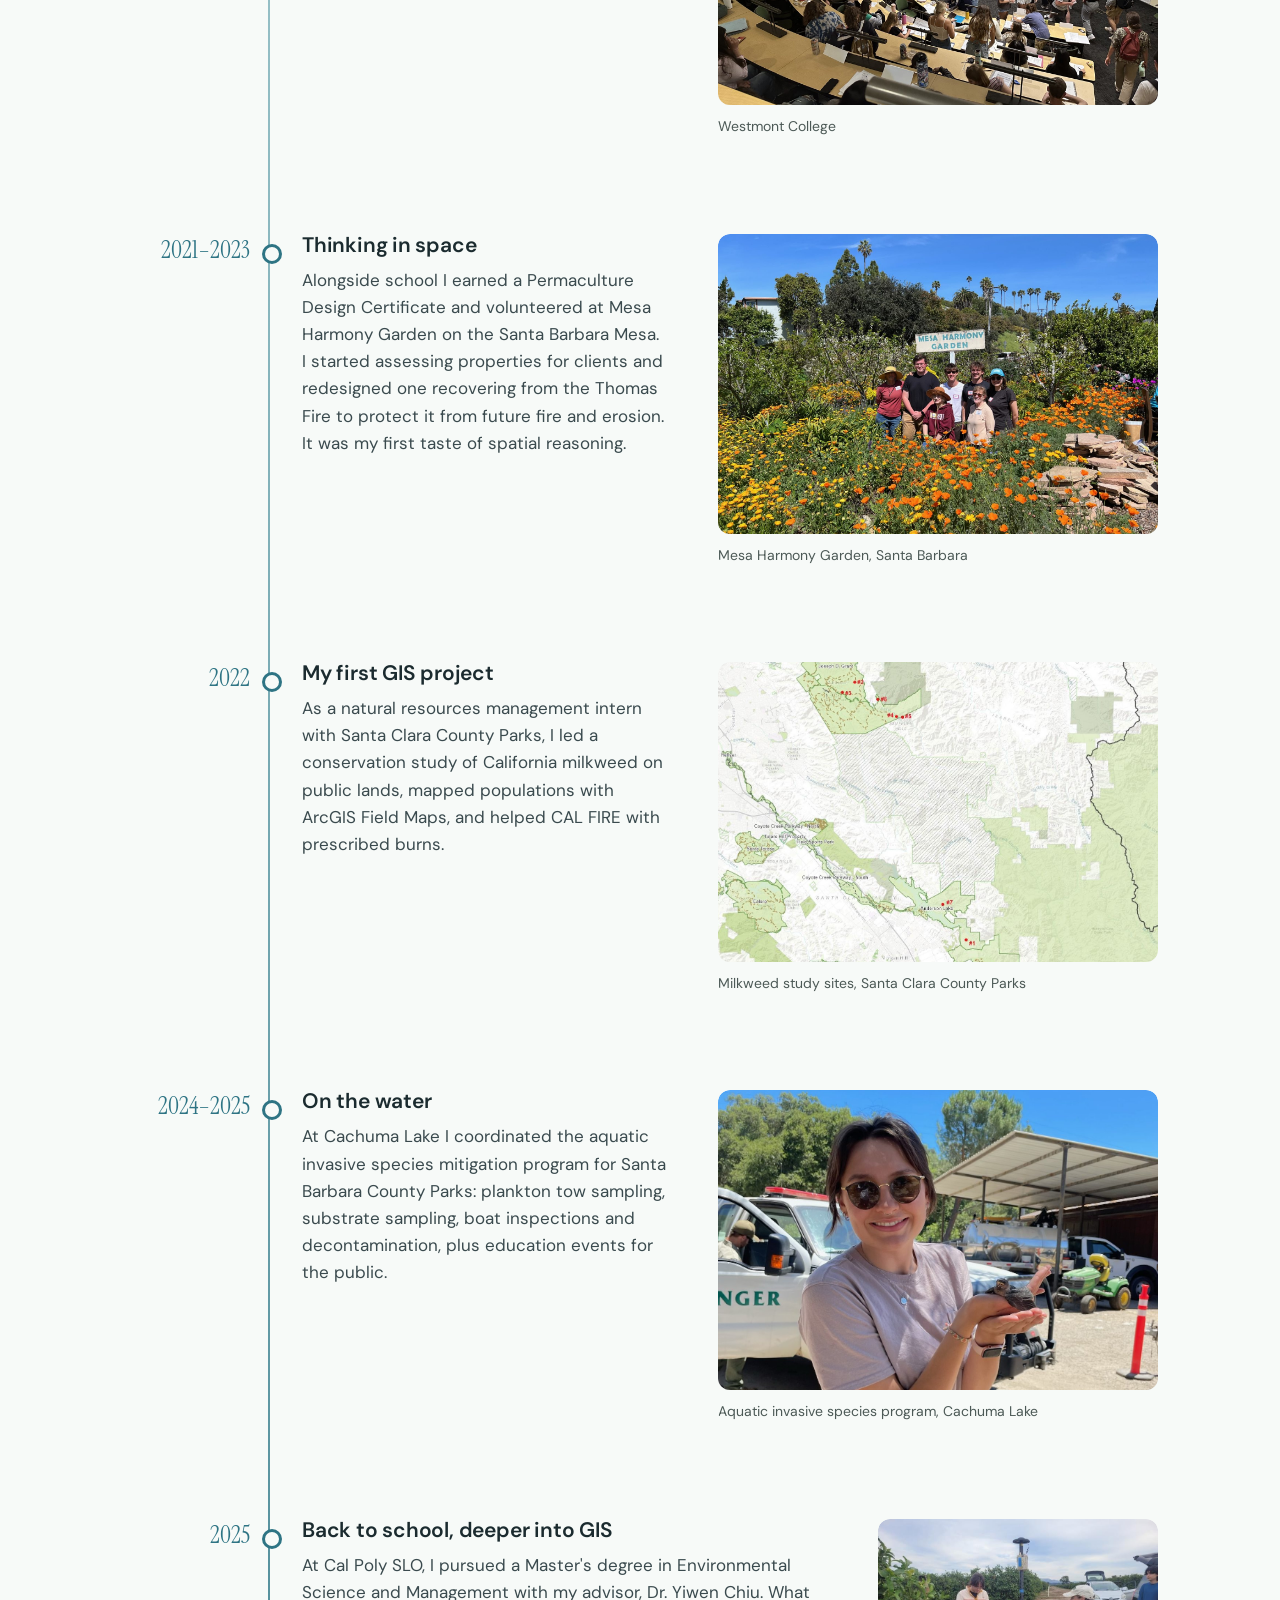
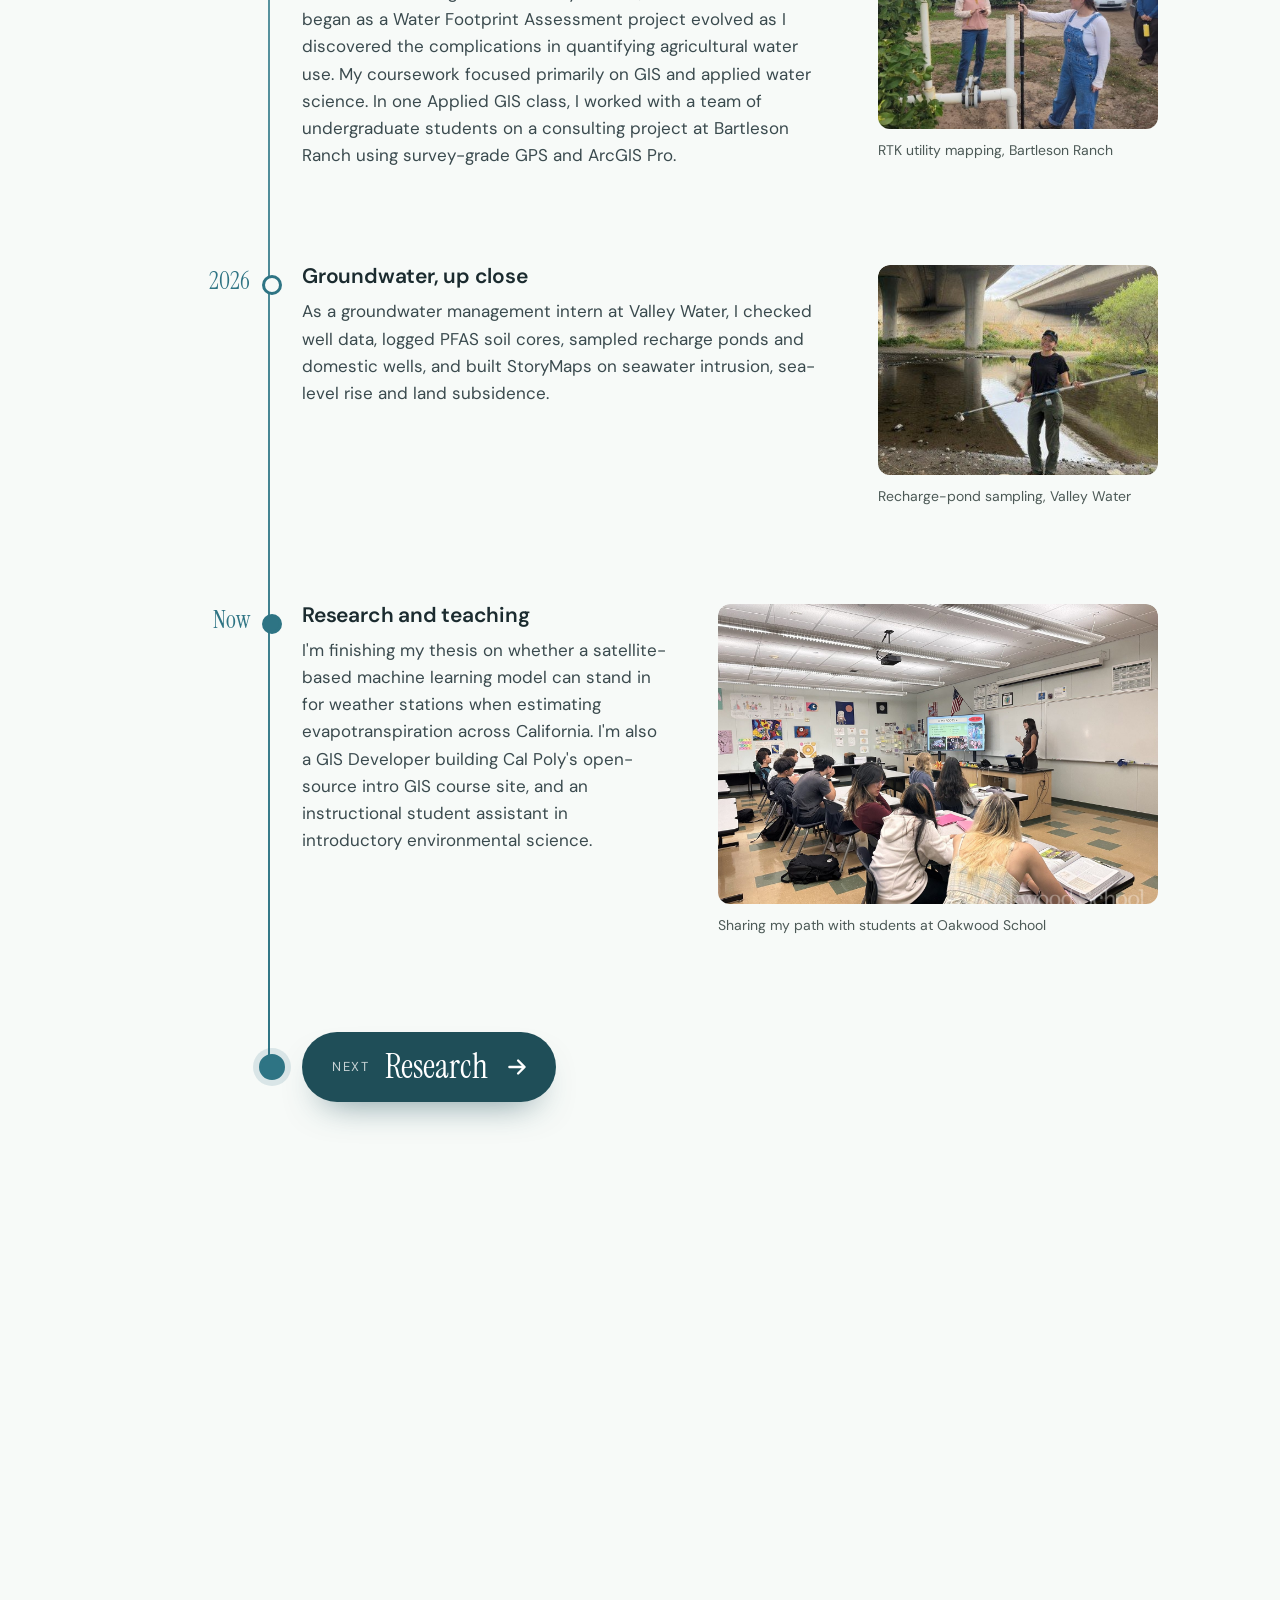
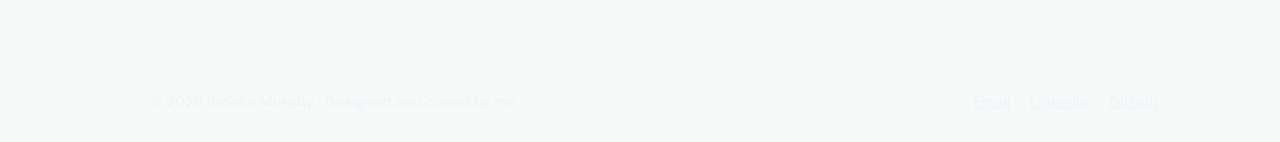
==== commit b19f413b: "NR 418 portfolio, new-tab links, counter fix, audit fixes" ====
--- a/about.html
+++ b/about.html
@@ -9,7 +9,7 @@
   <link rel="preconnect" href="https://fonts.googleapis.com">
   <link rel="preconnect" href="https://fonts.gstatic.com" crossorigin>
   <link rel="stylesheet" href="https://fonts.googleapis.com/css2?family=Instrument+Serif:ital@0;1&family=DM+Sans:wght@400;500;600&display=swap">
-  <link rel="stylesheet" href="css/style.css?v=31">
+  <link rel="stylesheet" href="css/style.css?v=38">
 </head>
 <body>
   <a class="skip" href="#main">Skip to content</a>
@@ -67,7 +67,7 @@
         <h3>Certificates</h3>
         <p class="muted"><a href="#permaculture">Permaculture Design Certificate</a></p>
         <h3>Professional memberships</h3>
-        <p class="muted"><a href="https://womeningeospatial.org/">Women+ in Geospatial</a> · member since May 2025</p>
+        <p class="muted"><a href="https://womeningeospatial.org/" target="_blank" rel="noopener">Women+ in Geospatial</a> · member since May 2025</p>
       </div>
       <div class="skill-group">
         <h2>Tools</h2>
@@ -79,8 +79,8 @@
         <ul class="tags"><li>Plant population surveys</li><li>Wetland restoration</li><li>Wildlife monitoring</li><li>Water and soil sampling</li><li>PFAS soil-core logging</li><li>Plankton tow sampling</li><li>RTK GNSS survey</li><li>Data QA/QC</li></ul>
         <h3>Labs I work with</h3>
         <ul class="lab-links">
-          <li><a href="https://quantsus.calpoly.edu/about-us">Quantitative Sustainability Lab<span>Dr. Yiwen Chiu, Cal Poly</span></a></li>
-          <li><a href="https://kashingtondc.github.io/">GROW Geospatial Lab<span>Dr. Aakash Ahamed, Cal Poly</span></a></li>
+          <li><a href="https://quantsus.calpoly.edu/about-us" target="_blank" rel="noopener">Quantitative Sustainability Lab<span>Dr. Yiwen Chiu, Cal Poly</span></a></li>
+          <li><a href="https://kashingtondc.github.io/" target="_blank" rel="noopener">GROW Geospatial Lab<span>Dr. Aakash Ahamed, Cal Poly</span></a></li>
         </ul>
       </div>
     </section>
@@ -157,7 +157,7 @@
         </li>
         <li class="chapter chapter-end">
           <div class="chapter-when"></div>
-          <div class="chapter-body"><p class="keep-exploring">Keep exploring</p><div class="keep-actions"><a class="next-btn" href="research.html"><span class="next-kicker">Next</span><span class="next-title">Research</span><svg viewBox="0 0 24 24" aria-hidden="true"><path d="M5 12h13M13 6l6 6-6 6"/></svg></a><a class="keep-alt" href="portfolio.html">or browse my GIS portfolio</a></div></div>
+          <div class="chapter-body"><div class="keep-actions"><a class="next-btn" href="research.html"><span class="next-kicker">Next</span><span class="next-title">Research</span><svg viewBox="0 0 24 24" aria-hidden="true"><path d="M5 12h13M13 6l6 6-6 6"/></svg></a></div></div>
         </li>
       </ol>
     </section>
@@ -169,12 +169,12 @@
     <div class="wrap">
       <span>© 2026 Brooke Murphy · Designed and coded by me</span>
       <nav aria-label="Contact">
-        <a href="mailto:bmurph32@calpoly.edu">Email</a>
-        <a href="https://www.linkedin.com/in/brooke-murphy0207/">LinkedIn</a>
-        <a href="https://github.com/Bam0207">GitHub</a>
+        <a href="mailto:brooke.murphy0207@gmail.com">Email</a>
+        <a href="https://www.linkedin.com/in/brooke-murphy0207/" target="_blank" rel="noopener">LinkedIn</a>
+        <a href="https://github.com/Bam0207" target="_blank" rel="noopener">GitHub</a>
       </nav>
     </div>
   </footer>
-  <script src="js/site.js?v=31" defer></script>
+  <script src="js/site.js?v=38" defer></script>
 </body>
 </html>
--- a/css/style.css
+++ b/css/style.css
@@ -1505,3 +1505,17 @@
 @media (max-width: 860px) { .research .q-section .two-col { grid-template-columns: minmax(0, 1fr); } }
 .research .contact { margin-bottom: 80px; }
 .research .q-section .pillar { align-content: start; gap: 8px; }
+
+/* ===== v38: NR 418 coursework, button placement ===== */
+.course-head { display: grid; gap: 14px; padding: 72px 0 24px; border-top: 1px solid var(--line); margin-top: 24px; max-width: 900px; }
+.course-head h2 { font-size: clamp(36px, 4.4vw, 56px); line-height: 1.05; }
+.course-head p { font-size: 19px; line-height: 1.6; color: #3A4A4E; }
+.course-skills li { font-size: 13px; }
+.project .photo.tall { height: 520px; }
+.project .photo.contain { background: #FFFFFF; }
+.strip .photo.contain img { object-fit: contain; background: #FFFFFF; }
+.chapter-end .keep-actions { margin-top: 0; }
+.chapter-end::before { top: 22px; }
+.research .q-section .two-col { grid-template-columns: repeat(2, minmax(0, 1fr)); }
+.research .next-page { margin: 0 0 120px; }
+@media (max-width: 860px) { .project .photo.tall { height: 380px; } }
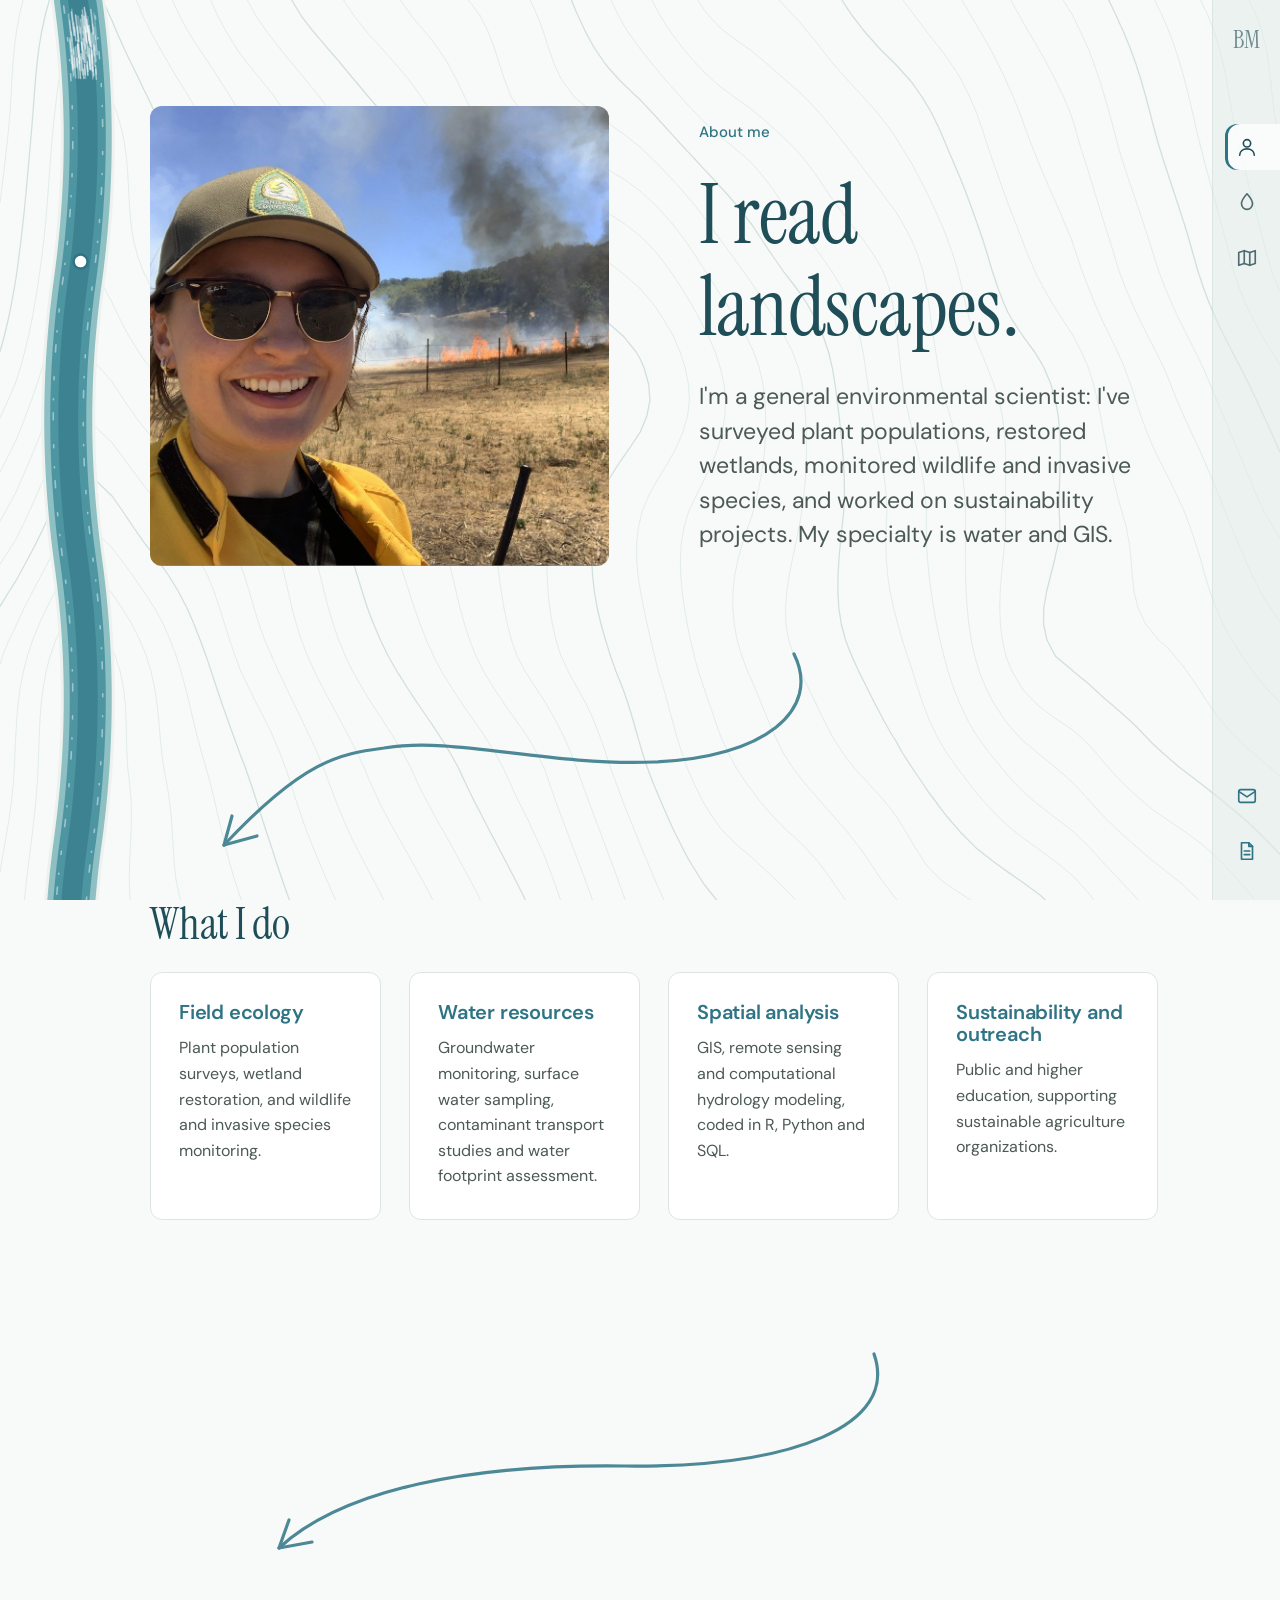
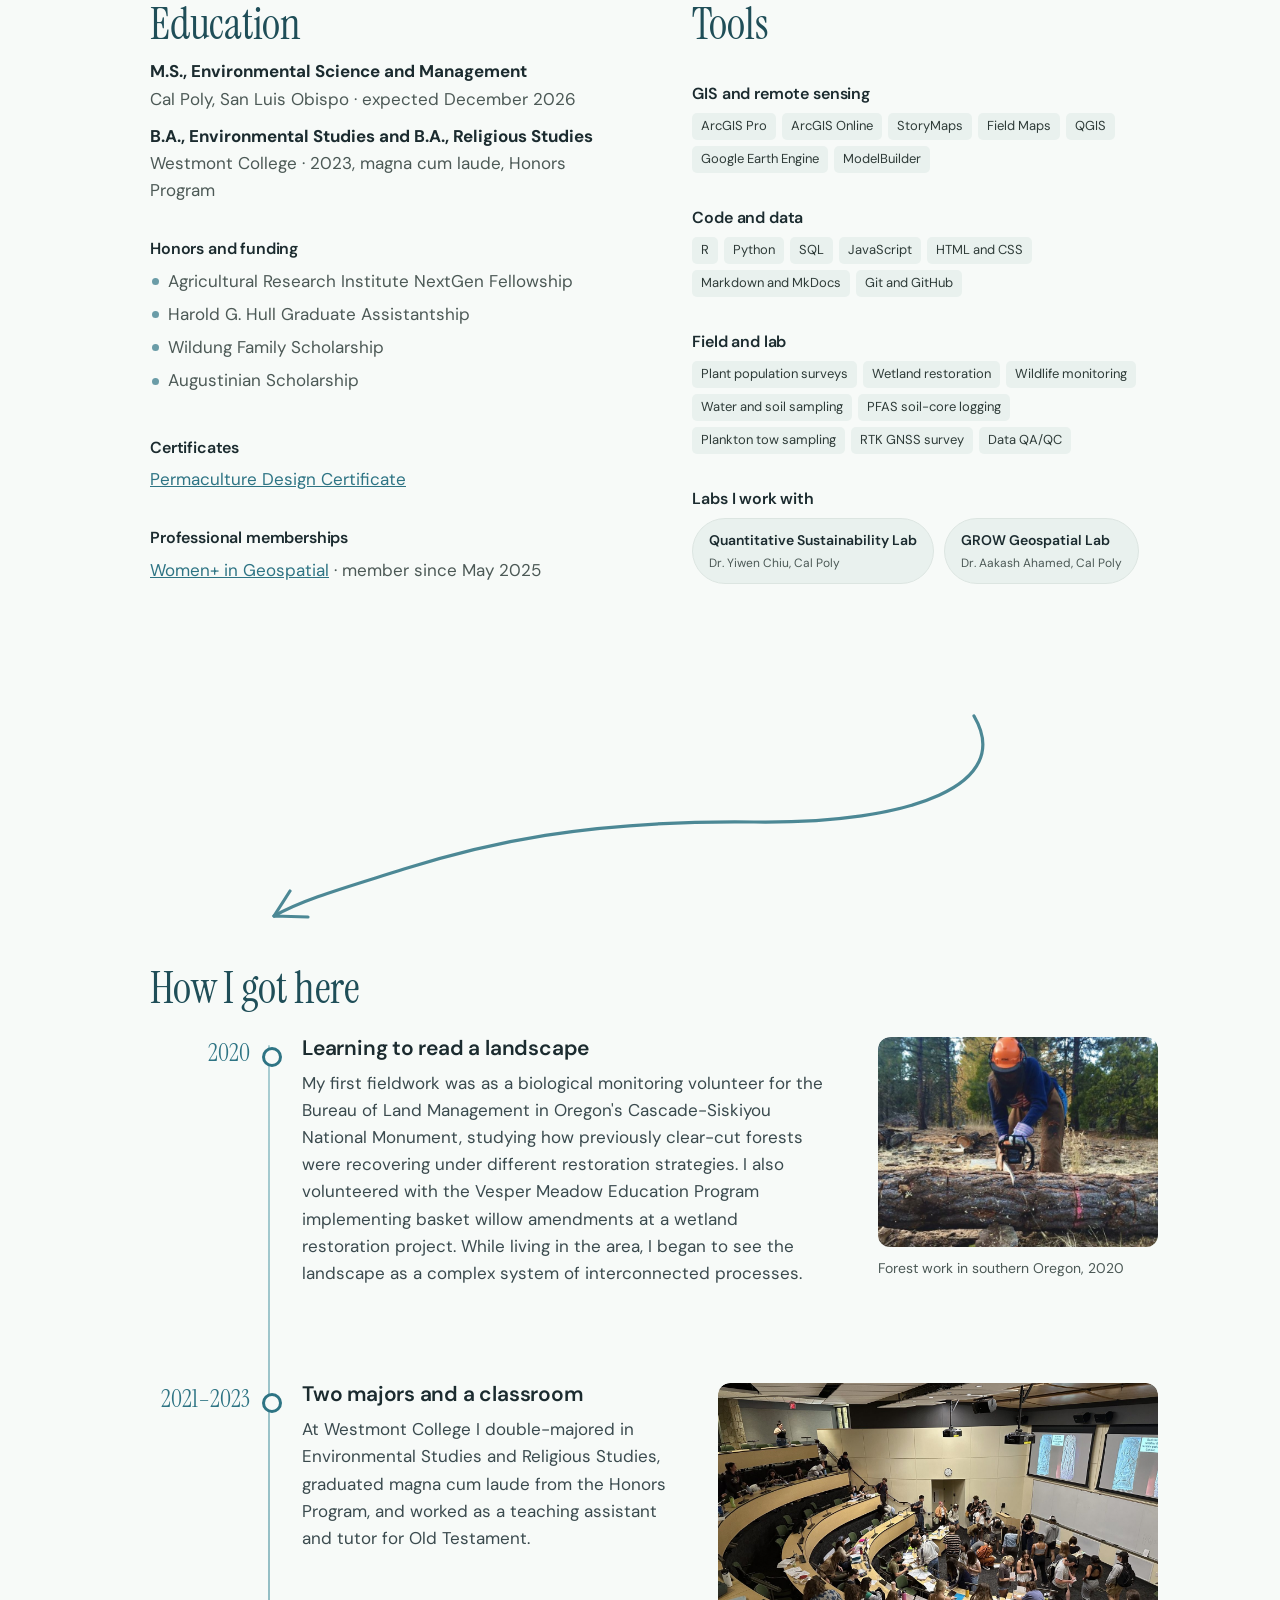
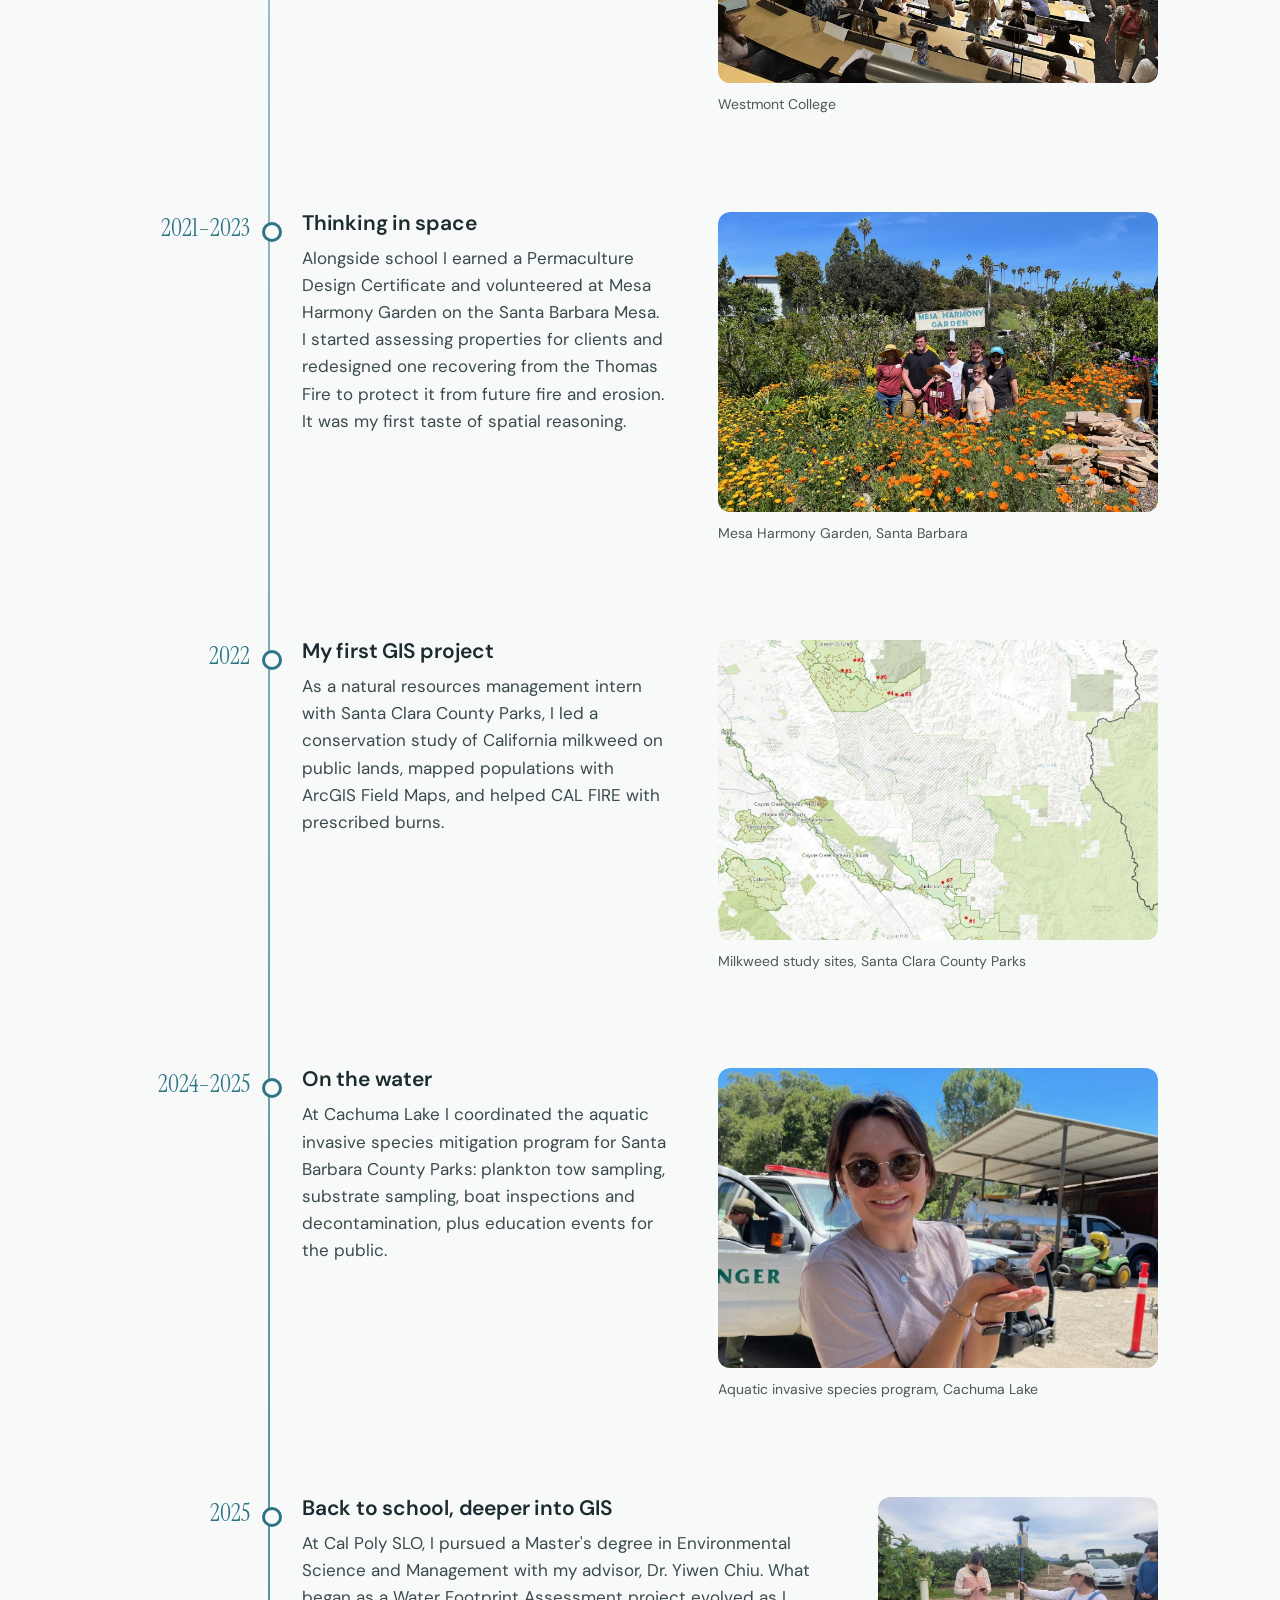
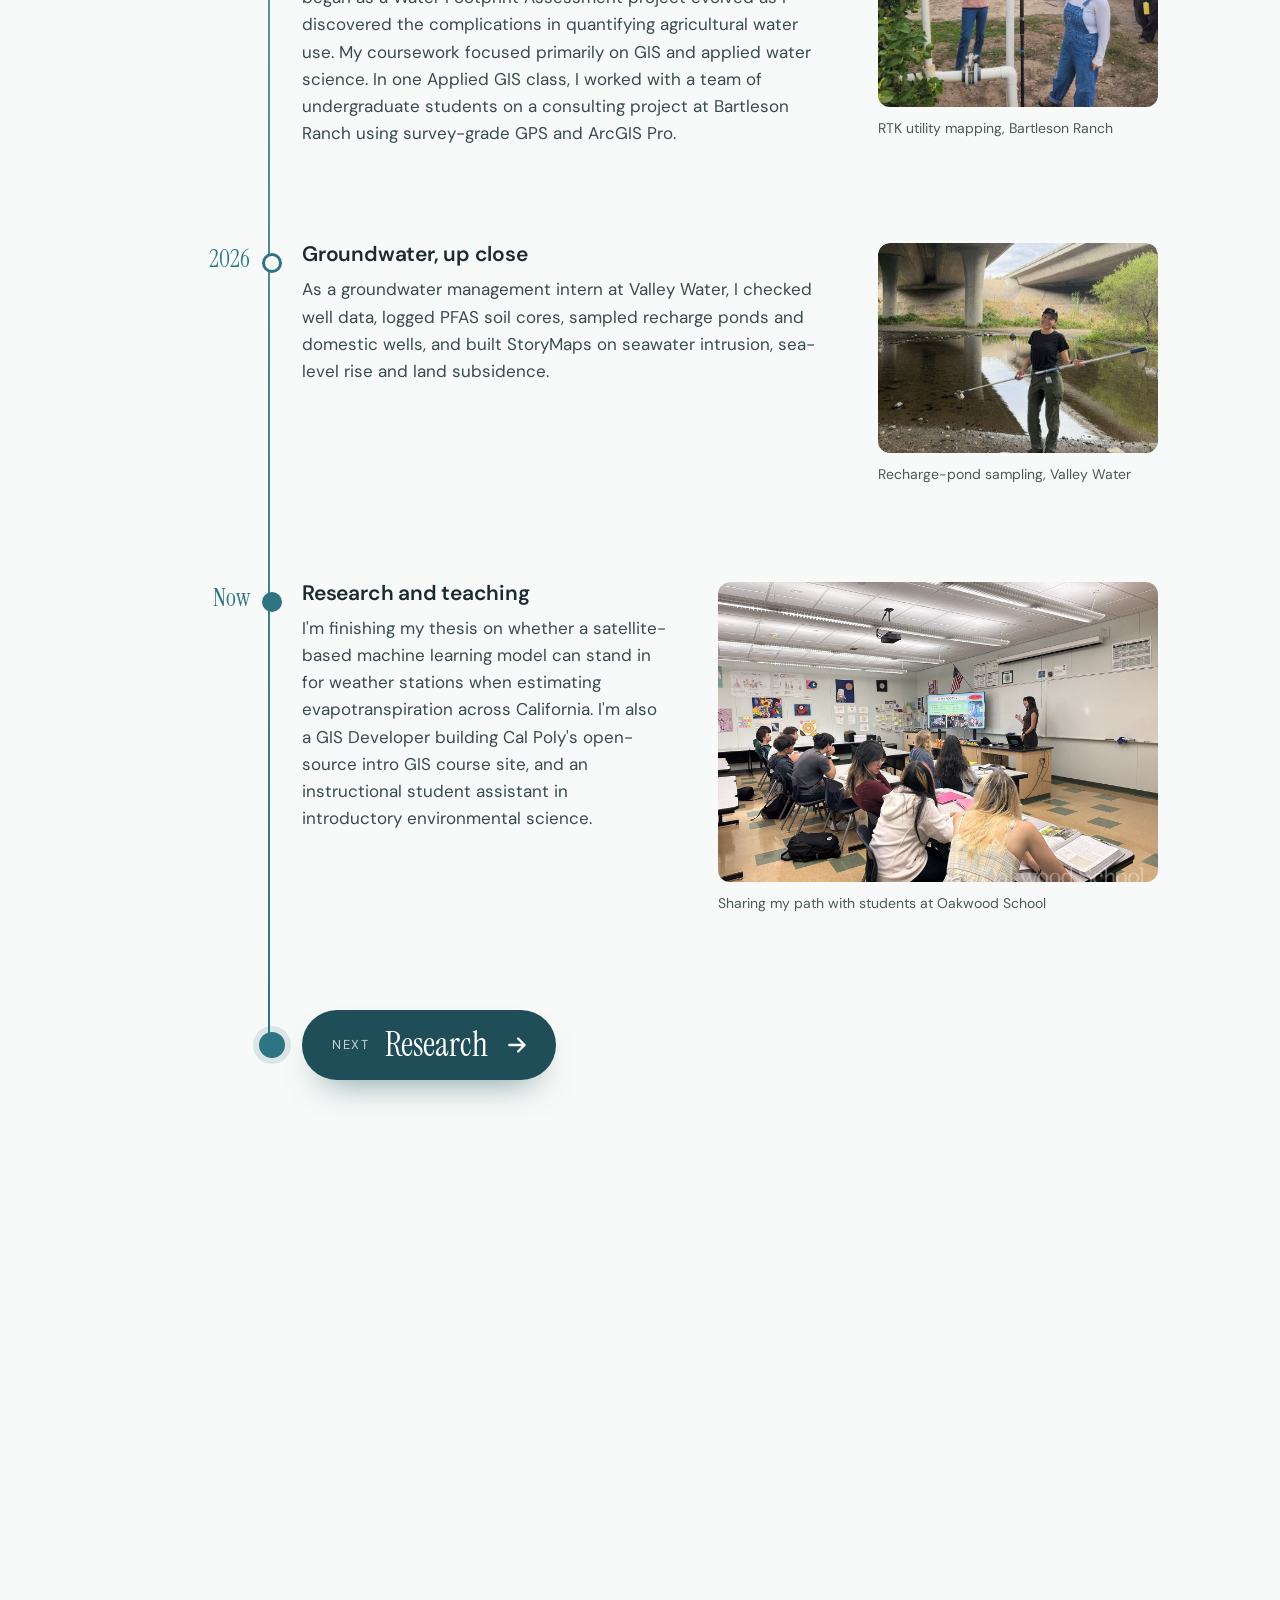
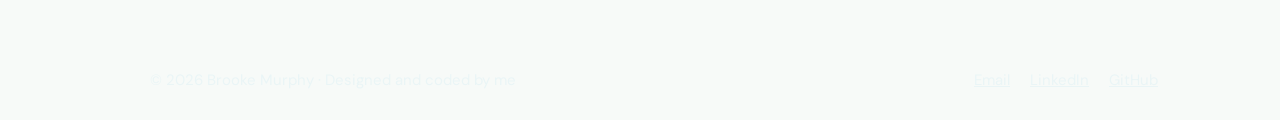
==== commit aec7bff9: "Portfolio updates and Sustainability card wording" ====
--- a/about.html
+++ b/about.html
@@ -45,7 +45,7 @@
         <div class="pillar"><h3>Field ecology</h3><p>Plant population surveys, wetland restoration, and wildlife and invasive species monitoring.</p></div>
         <div class="pillar"><h3>Water resources</h3><p>Groundwater monitoring, surface water sampling, contaminant transport studies and water footprint assessment.</p></div>
         <div class="pillar"><h3>Spatial analysis</h3><p>GIS, remote sensing and computational hydrology modeling, coded in R, Python and SQL.</p></div>
-        <div class="pillar"><h3>Sustainability and outreach</h3><p>Public and higher education, plus volunteering for community-supported agriculture and sustainable foodways.</p></div>
+        <div class="pillar"><h3>Sustainability and outreach</h3><p>Public and higher education, supporting sustainable agriculture organizations.</p></div>
       </div>
     </section>
 
--- a/css/style.css
+++ b/css/style.css
@@ -1519,3 +1519,7 @@
 .research .q-section .two-col { grid-template-columns: repeat(2, minmax(0, 1fr)); }
 .research .next-page { margin: 0 0 120px; }
 @media (max-width: 860px) { .project .photo.tall { height: 380px; } }
+.gw-fig { margin: 0; display: grid; gap: 8px; }
+.gw-fig .photo { background: #EAF4F4; }
+.gw-fig figcaption { font-size: 13px; color: var(--muted); }
+.project-meta a { color: inherit; text-decoration: underline; text-underline-offset: 3px; }
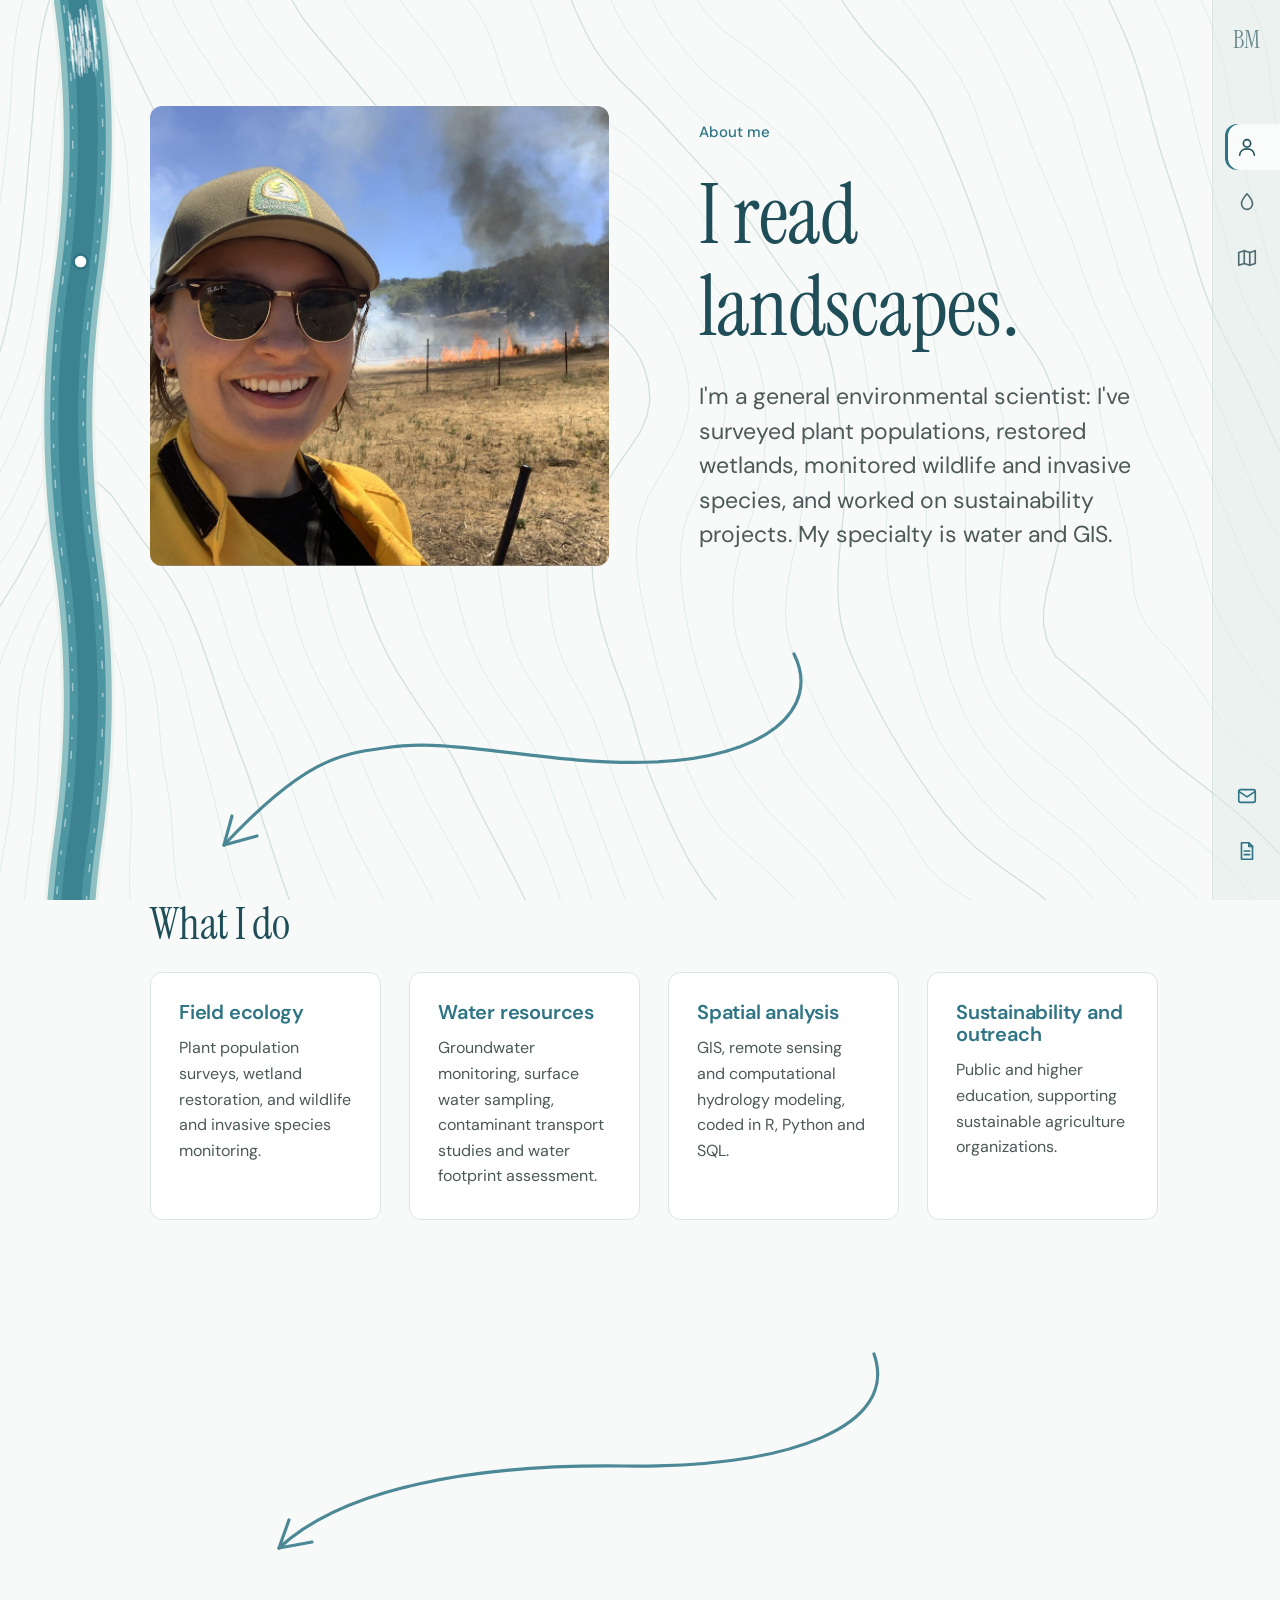
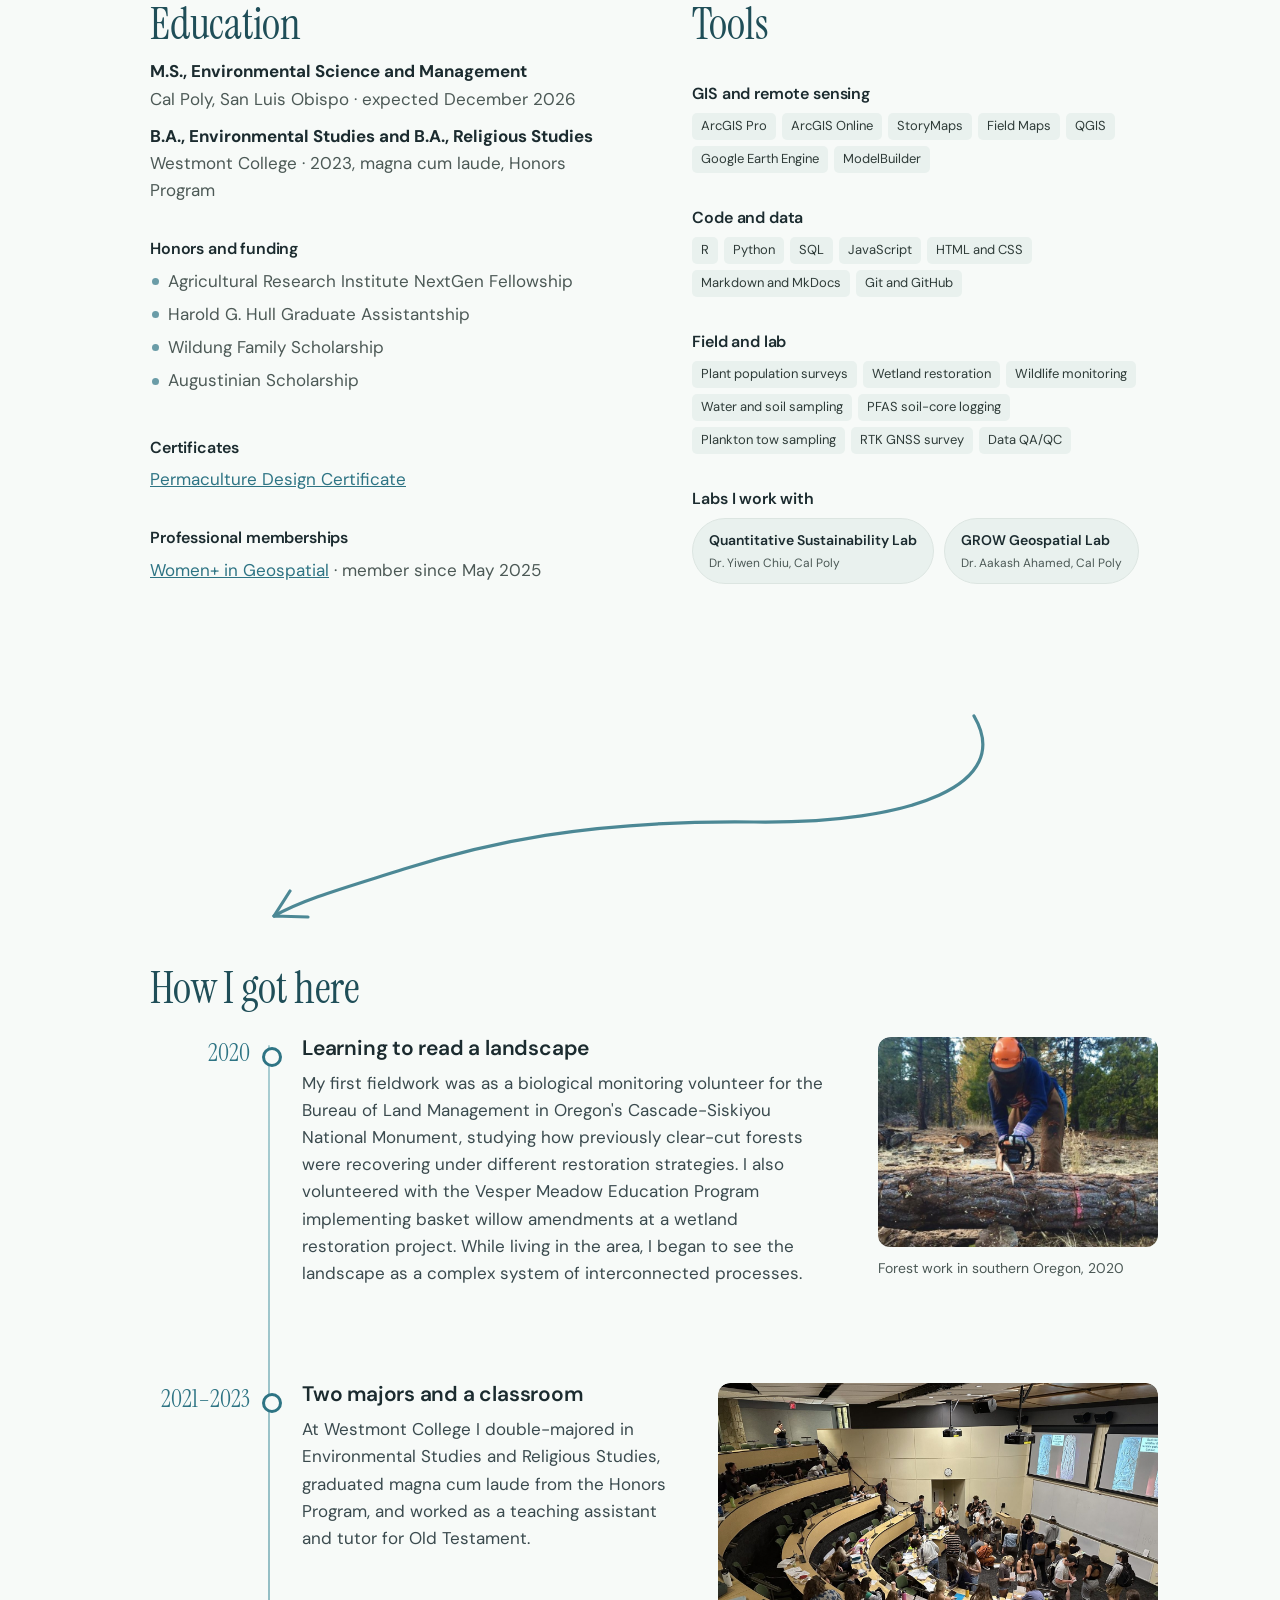
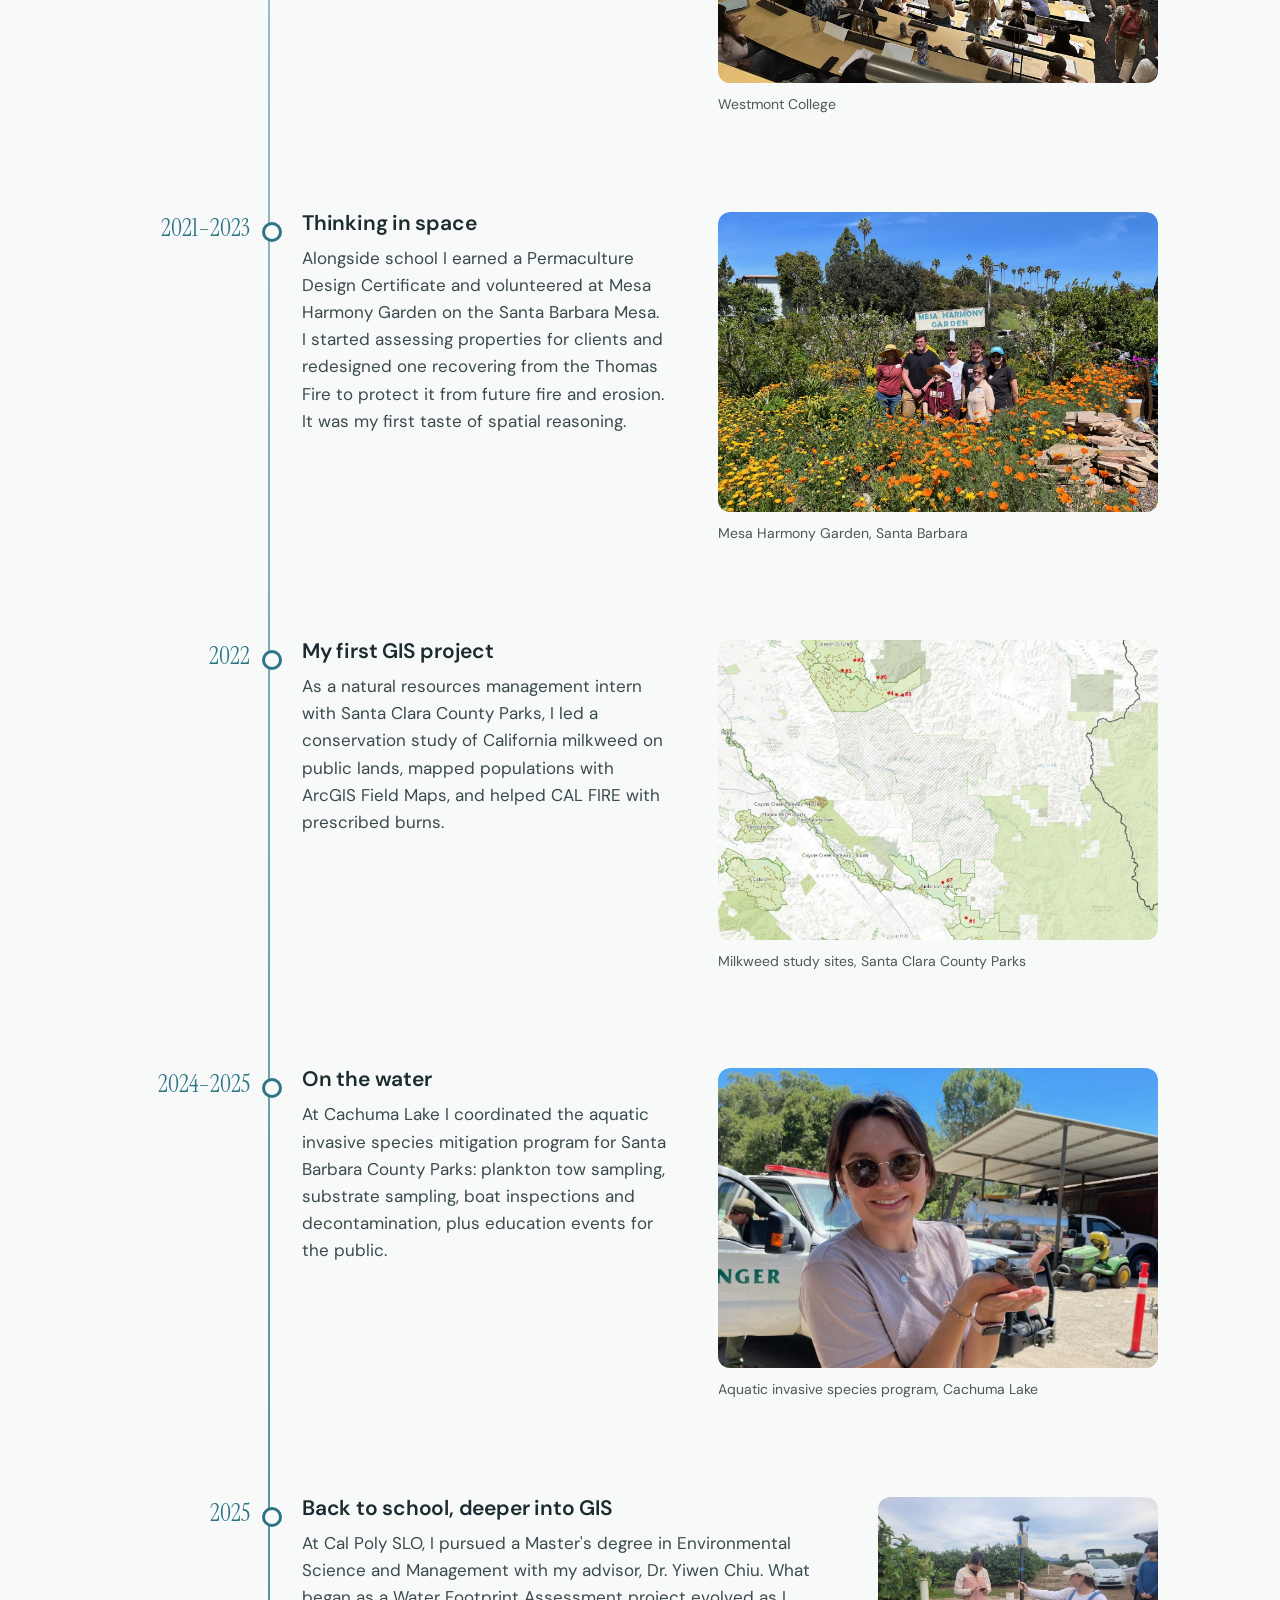
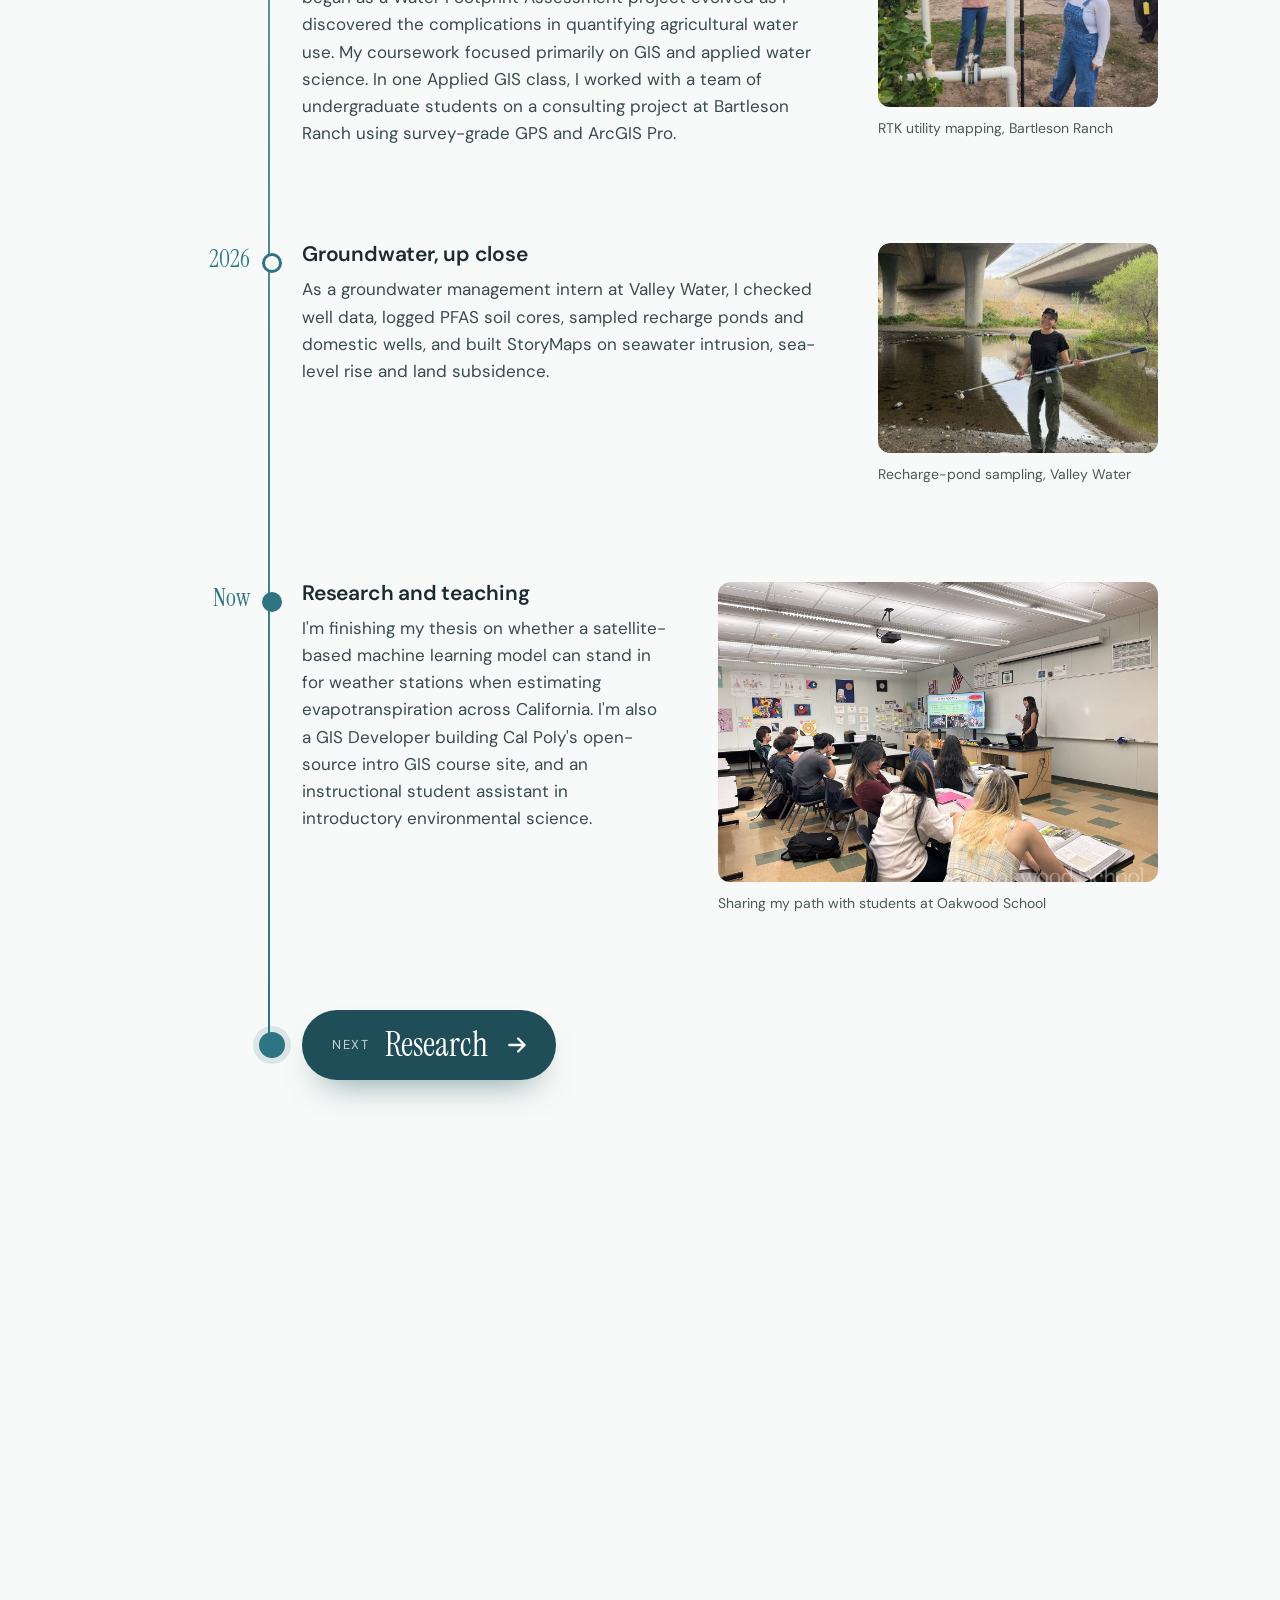
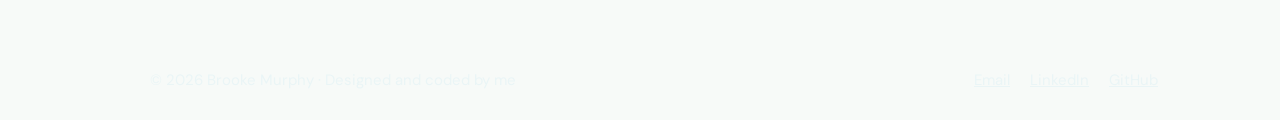
==== commit 70fcdd8d: "Portfolio catalog tiles with project pop-ups" ====
--- a/about.html
+++ b/about.html
@@ -9,7 +9,7 @@
   <link rel="preconnect" href="https://fonts.googleapis.com">
   <link rel="preconnect" href="https://fonts.gstatic.com" crossorigin>
   <link rel="stylesheet" href="https://fonts.googleapis.com/css2?family=Instrument+Serif:ital@0;1&family=DM+Sans:wght@400;500;600&display=swap">
-  <link rel="stylesheet" href="css/style.css?v=38">
+  <link rel="stylesheet" href="css/style.css?v=39">
 </head>
 <body>
   <a class="skip" href="#main">Skip to content</a>
@@ -175,6 +175,6 @@
       </nav>
     </div>
   </footer>
-  <script src="js/site.js?v=38" defer></script>
+  <script src="js/site.js?v=39" defer></script>
 </body>
 </html>
--- a/css/style.css
+++ b/css/style.css
@@ -1523,3 +1523,37 @@
 .gw-fig .photo { background: #EAF4F4; }
 .gw-fig figcaption { font-size: 13px; color: var(--muted); }
 .project-meta a { color: inherit; text-decoration: underline; text-underline-offset: 3px; }
+
+/* ===== v39: portfolio catalog tiles + project pop-up ===== */
+.tile-grid { display: grid; grid-template-columns: repeat(3, minmax(0, 1fr)); gap: 22px; margin: 8px 0 120px; }
+.tile { position: relative; display: block; aspect-ratio: 4 / 3; border-radius: 16px; overflow: hidden; background: #FFFFFF; border: 1px solid var(--line); box-shadow: 0 14px 30px -24px rgba(31,78,88,0.55); text-decoration: none; isolation: isolate; }
+.tile[hidden] { display: none; }
+.tile img { width: 100%; height: 100%; object-fit: cover; display: block; transition: transform 0.6s cubic-bezier(0.2, 0.7, 0.2, 1), filter 0.4s ease; }
+.tile-cap { position: absolute; inset: auto 0 0 0; display: flex; align-items: flex-end; justify-content: space-between; gap: 14px; padding: 60px 20px 18px; background: linear-gradient(180deg, rgba(20,48,54,0) 0%, rgba(20,48,54,0.72) 55%, rgba(20,48,54,0.9) 100%); color: #FFFFFF; opacity: 0; transform: translateY(12px); transition: opacity 0.3s ease, transform 0.35s ease; }
+.tile-title { font-family: "Instrument Serif", Georgia, serif; font-size: clamp(22px, 2vw, 28px); line-height: 1.1; }
+.tile-arrow { flex: none; width: 40px; height: 40px; border-radius: 50%; background: #FFFFFF; color: #1F4E58; display: grid; place-items: center; transform: translateX(-6px); transition: transform 0.35s ease; }
+.tile-arrow svg { width: 20px; height: 20px; fill: none; stroke: currentColor; stroke-width: 2.4; stroke-linecap: round; stroke-linejoin: round; }
+.tile:hover img, .tile:focus-visible img { transform: scale(1.05); }
+.tile:hover .tile-cap, .tile:focus-visible .tile-cap { opacity: 1; transform: none; }
+.tile:hover .tile-arrow, .tile:focus-visible .tile-arrow { transform: none; }
+.tile:focus-visible { outline: 3px solid #4FB3C8; outline-offset: 3px; }
+@media (hover: none) { .tile-cap { opacity: 1; transform: none; padding-top: 40px; } }
+@media (max-width: 960px) { .tile-grid { grid-template-columns: repeat(2, minmax(0, 1fr)); } }
+@media (max-width: 560px) { .tile-grid { grid-template-columns: minmax(0, 1fr); gap: 16px; } }
+html.modal-open { overflow: hidden; }
+.proj-modal { width: min(1140px, 94vw); max-height: 90vh; padding: 0; border: 0; border-radius: 20px; background: #FBFCFB; box-shadow: 0 40px 80px -30px rgba(10,30,34,0.55); overflow: hidden; }
+.proj-modal[open] { display: flex; flex-direction: column; animation: pmOpen 0.3s cubic-bezier(0.2, 0.7, 0.2, 1); }
+.proj-modal::backdrop { background: rgba(16, 38, 43, 0.6); backdrop-filter: blur(3px); }
+@keyframes pmOpen { from { opacity: 0; transform: translateY(16px) scale(0.98); } to { opacity: 1; transform: none; } }
+.pm-bar { display: flex; justify-content: flex-end; gap: 8px; padding: 14px 16px 0; flex: none; }
+.pm-nav, .pm-x { width: 42px; height: 42px; border-radius: 50%; border: 1px solid var(--line); background: #FFFFFF; color: #1F4E58; display: grid; place-items: center; cursor: pointer; font-size: 26px; line-height: 1; transition: background 0.2s, color 0.2s; }
+.pm-nav svg { width: 20px; height: 20px; fill: none; stroke: currentColor; stroke-width: 2.4; stroke-linecap: round; stroke-linejoin: round; }
+.pm-nav:hover, .pm-x:hover, .pm-nav:focus-visible, .pm-x:focus-visible { background: #1F4E58; color: #FFFFFF; }
+.pm-x { margin-left: 10px; }
+.pm-body { overflow-y: auto; padding: 6px clamp(20px, 4vw, 48px) 44px; overscroll-behavior: contain; }
+.pm-body .project { border-top: 0; padding: 10px 0 0; align-items: start; opacity: 1; transform: none; }
+.pm-body .project .photo { height: 440px; }
+@media (max-width: 760px) { .pm-body .project .photo { height: 280px; } .proj-modal { max-height: 94vh; width: 96vw; } }
+@media (prefers-reduced-motion: reduce) { .proj-modal[open] { animation: none; } .tile img, .tile-cap, .tile-arrow { transition: none; } }
+.tile { width: 100%; height: auto; align-self: start; min-width: 0; }
+.tile img { position: absolute; inset: 0; z-index: -1; }
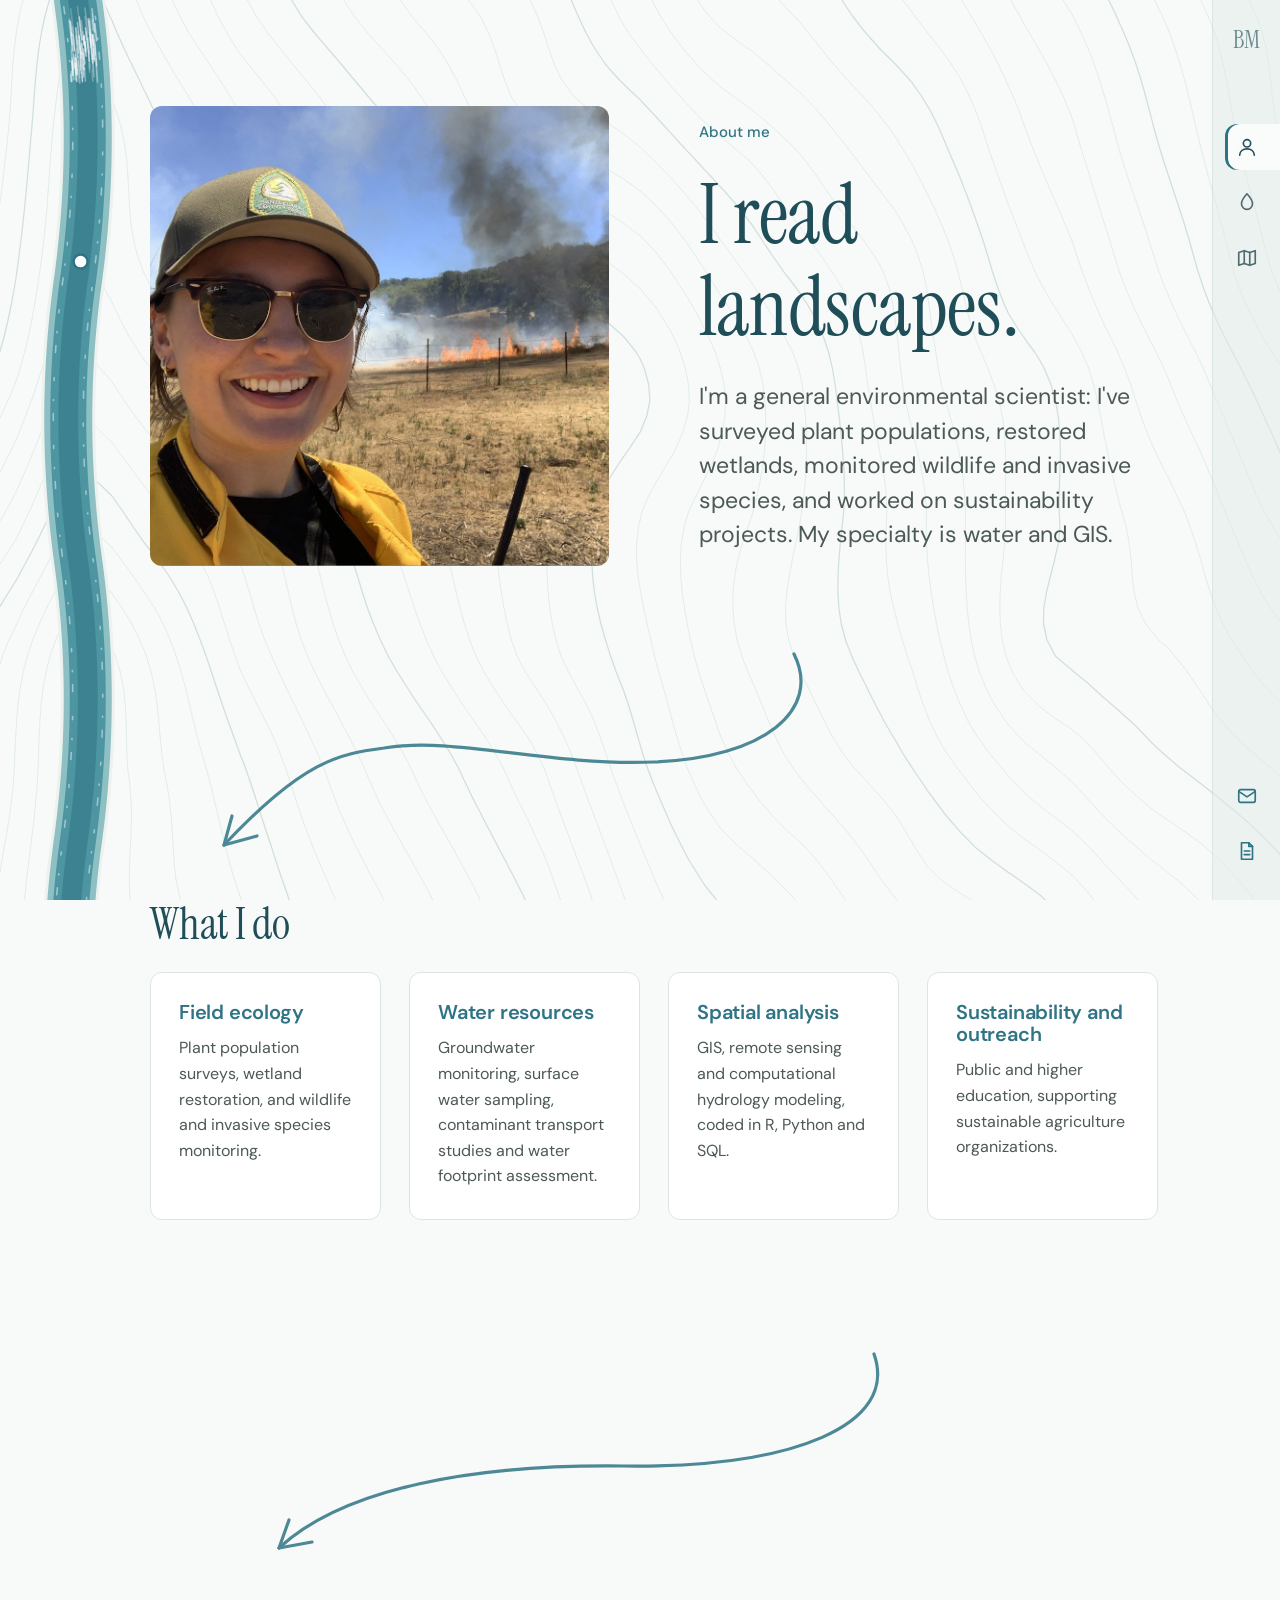
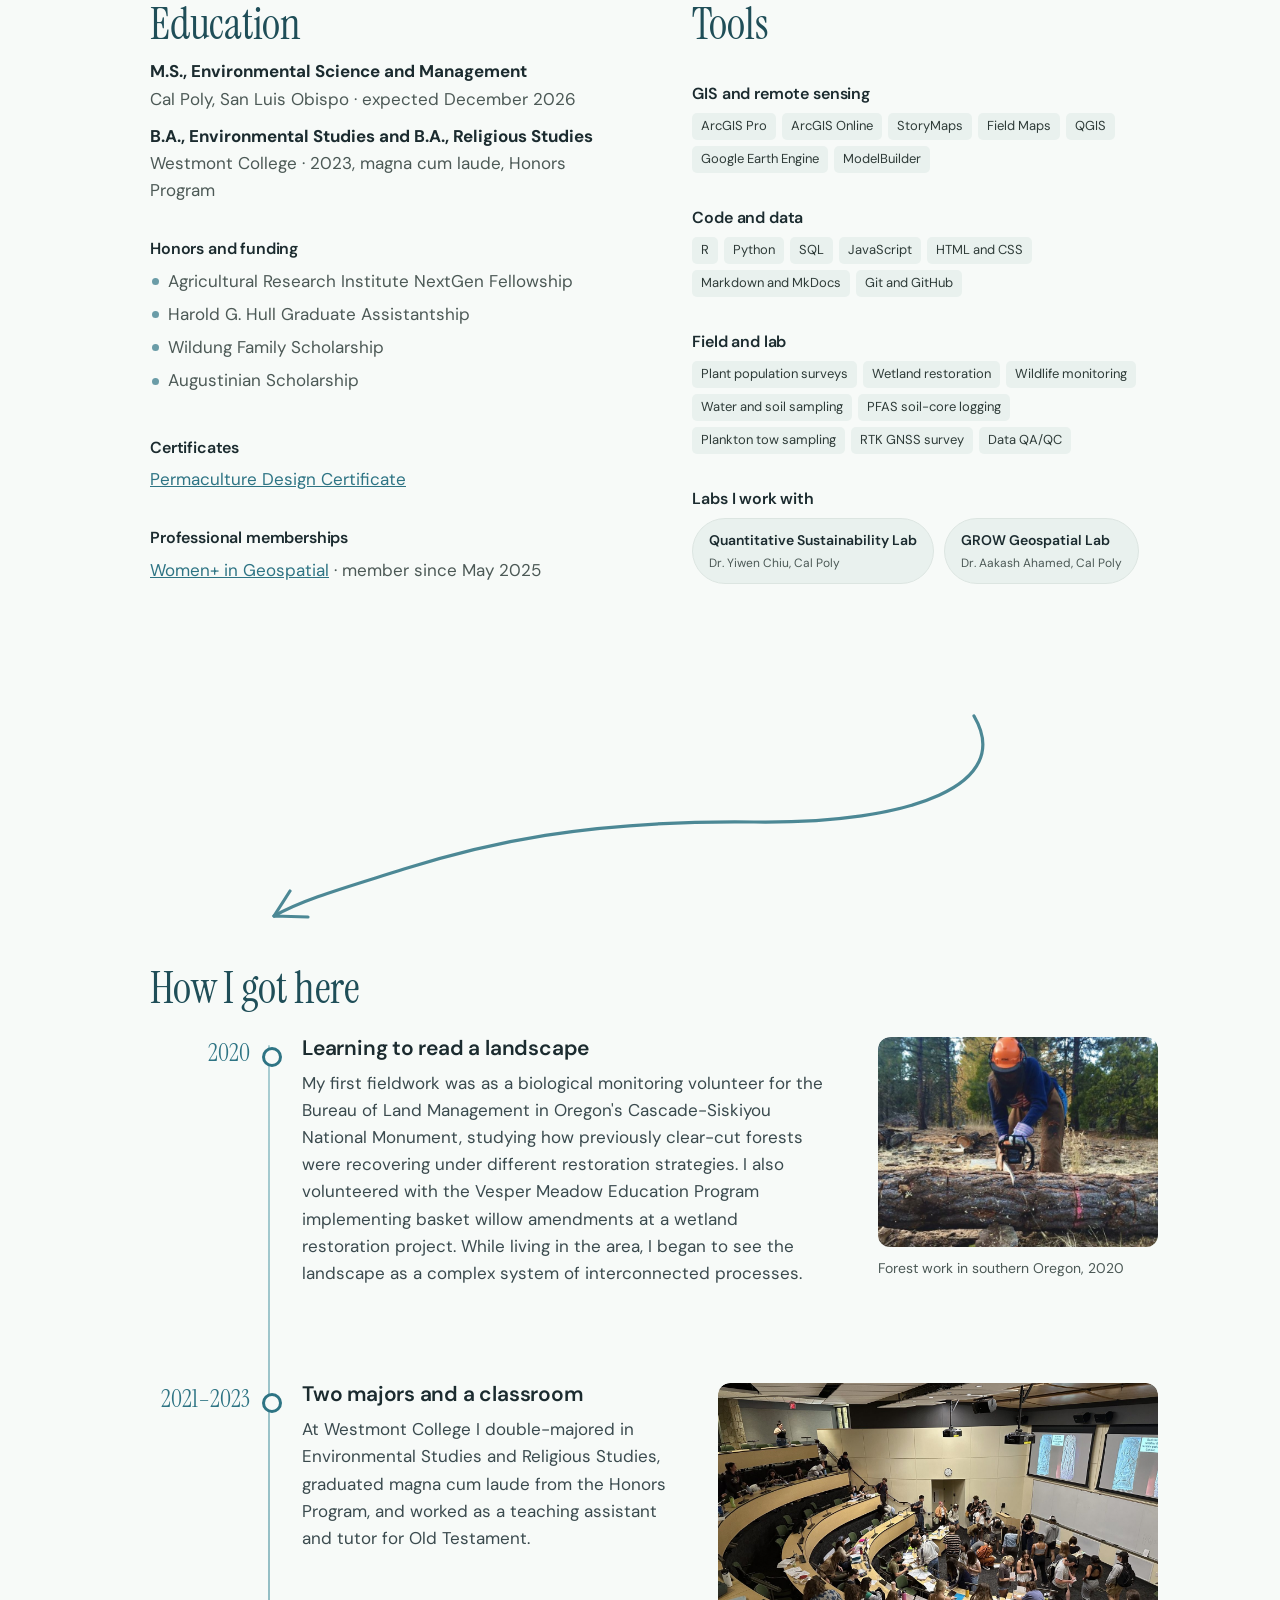
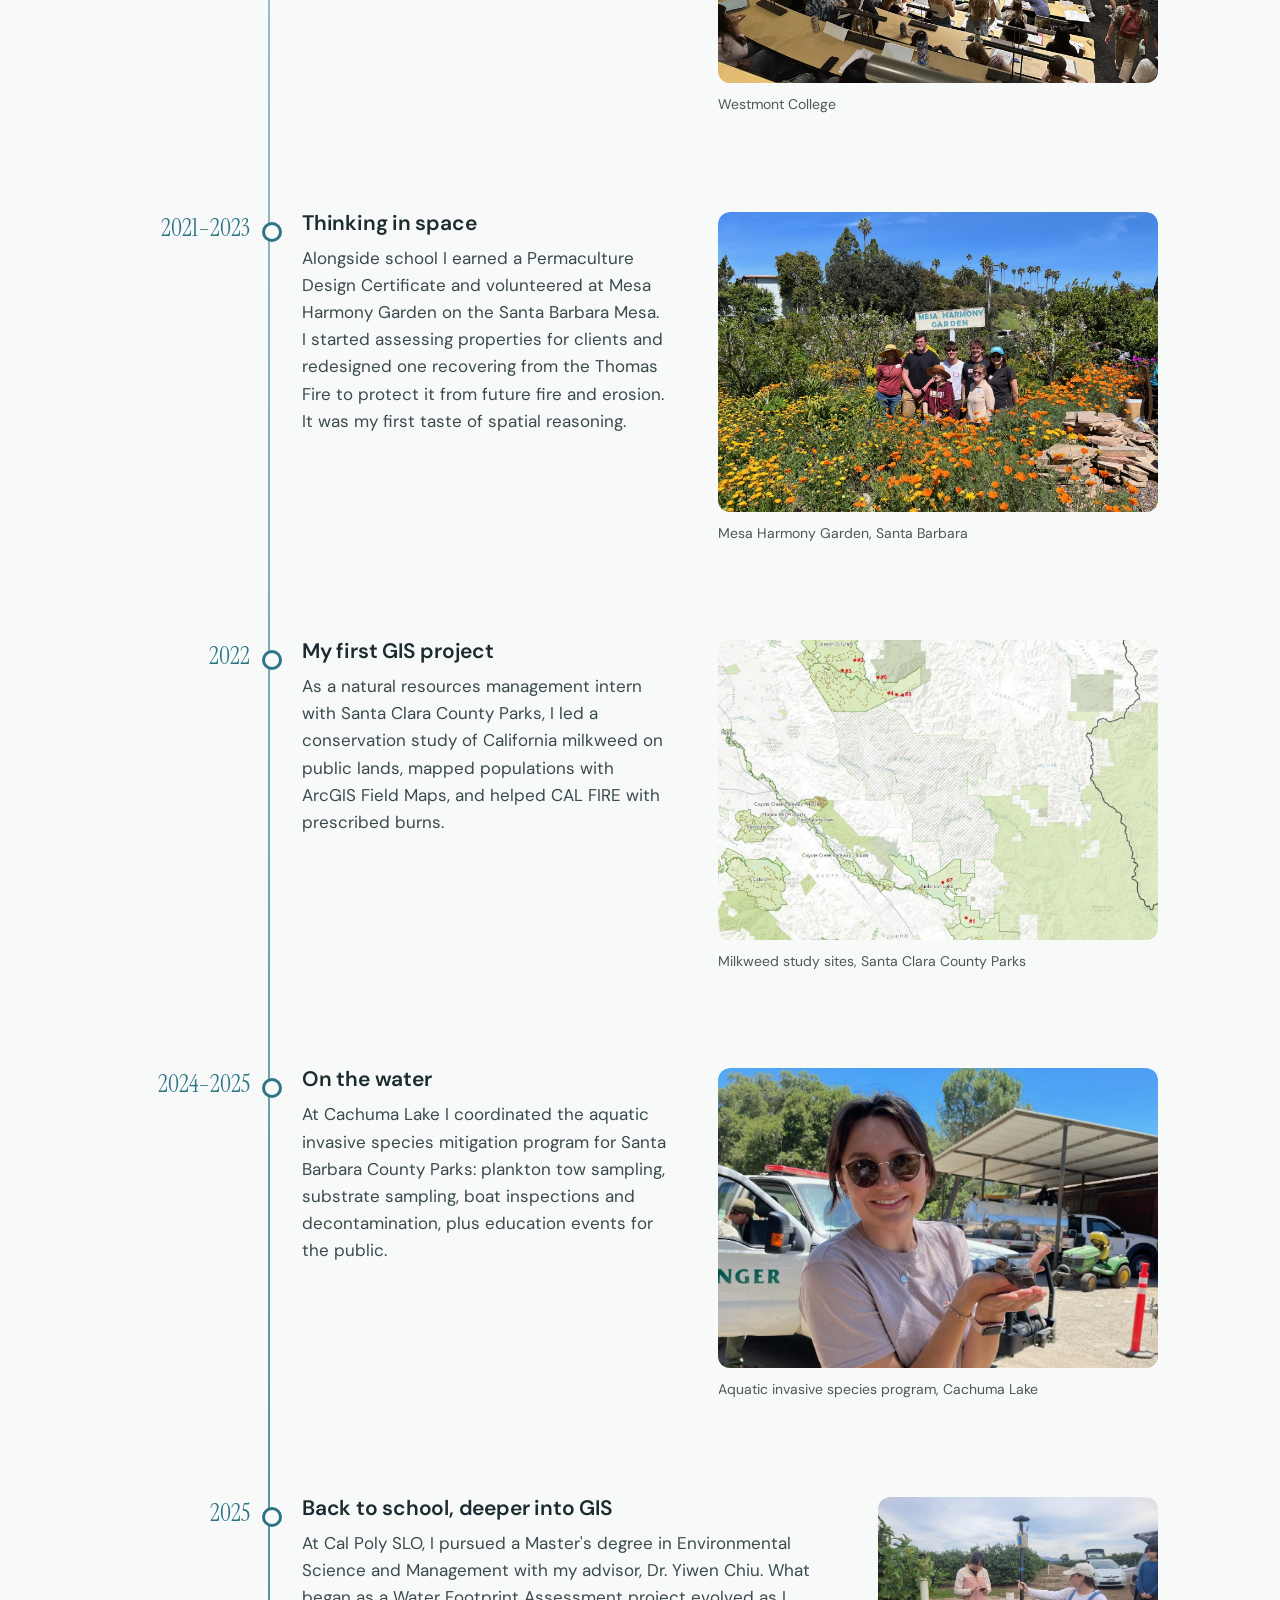
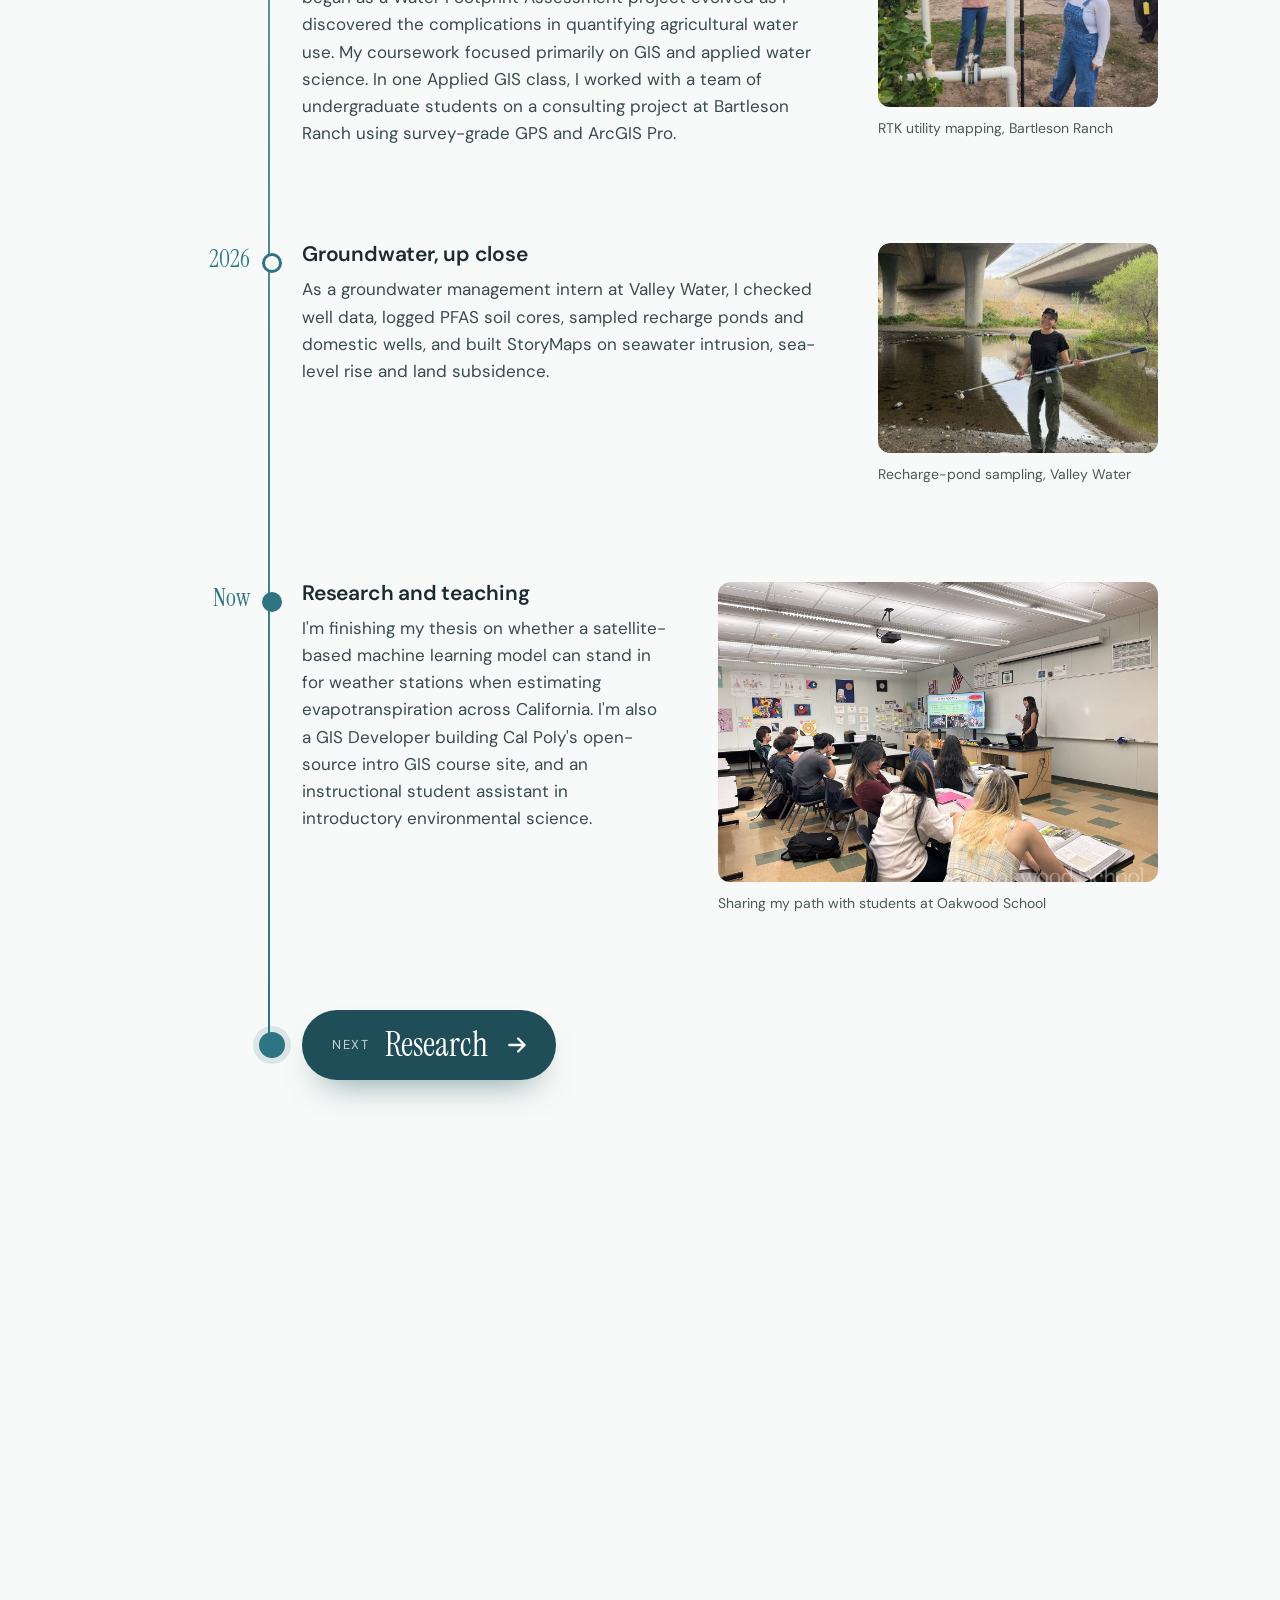
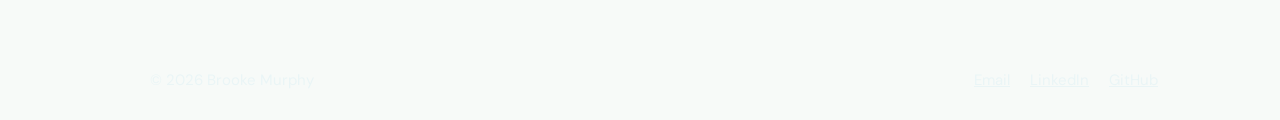
==== commit d4d72b54: "Stronger project write-ups, milkweed cover slot, footer and contact wording" ====
--- a/about.html
+++ b/about.html
@@ -9,7 +9,7 @@
   <link rel="preconnect" href="https://fonts.googleapis.com">
   <link rel="preconnect" href="https://fonts.gstatic.com" crossorigin>
   <link rel="stylesheet" href="https://fonts.googleapis.com/css2?family=Instrument+Serif:ital@0;1&family=DM+Sans:wght@400;500;600&display=swap">
-  <link rel="stylesheet" href="css/style.css?v=39">
+  <link rel="stylesheet" href="css/style.css?v=40">
 </head>
 <body>
   <a class="skip" href="#main">Skip to content</a>
@@ -167,7 +167,7 @@
   <div class="pond-space" aria-hidden="true"></div>
   <footer class="site-footer">
     <div class="wrap">
-      <span>© 2026 Brooke Murphy · Designed and coded by me</span>
+      <span>© 2026 Brooke Murphy</span>
       <nav aria-label="Contact">
         <a href="mailto:brooke.murphy0207@gmail.com">Email</a>
         <a href="https://www.linkedin.com/in/brooke-murphy0207/" target="_blank" rel="noopener">LinkedIn</a>
@@ -175,6 +175,6 @@
       </nav>
     </div>
   </footer>
-  <script src="js/site.js?v=39" defer></script>
+  <script src="js/site.js?v=40" defer></script>
 </body>
 </html>
--- a/css/style.css
+++ b/css/style.css
@@ -1557,3 +1557,8 @@
 @media (prefers-reduced-motion: reduce) { .proj-modal[open] { animation: none; } .tile img, .tile-cap, .tile-arrow { transition: none; } }
 .tile { width: 100%; height: auto; align-self: start; min-width: 0; }
 .tile img { position: absolute; inset: 0; z-index: -1; }
+.project-lede { font-family: "Instrument Serif", Georgia, serif; font-size: 22px; line-height: 1.3; color: #1F4E58; }
+.project-result { background: #EAF4F4; border-radius: 10px; padding: 10px 14px; color: #1F4E58; }
+.photo-credit { font-size: 12.5px; color: var(--muted); margin: 0; }
+.photo-credit a { color: inherit; }
+.tile-credit { position: absolute; top: 8px; right: 8px; font-size: 10.5px; color: #FFFFFF; background: rgba(20,48,54,0.55); padding: 2px 7px; border-radius: 999px; pointer-events: none; }
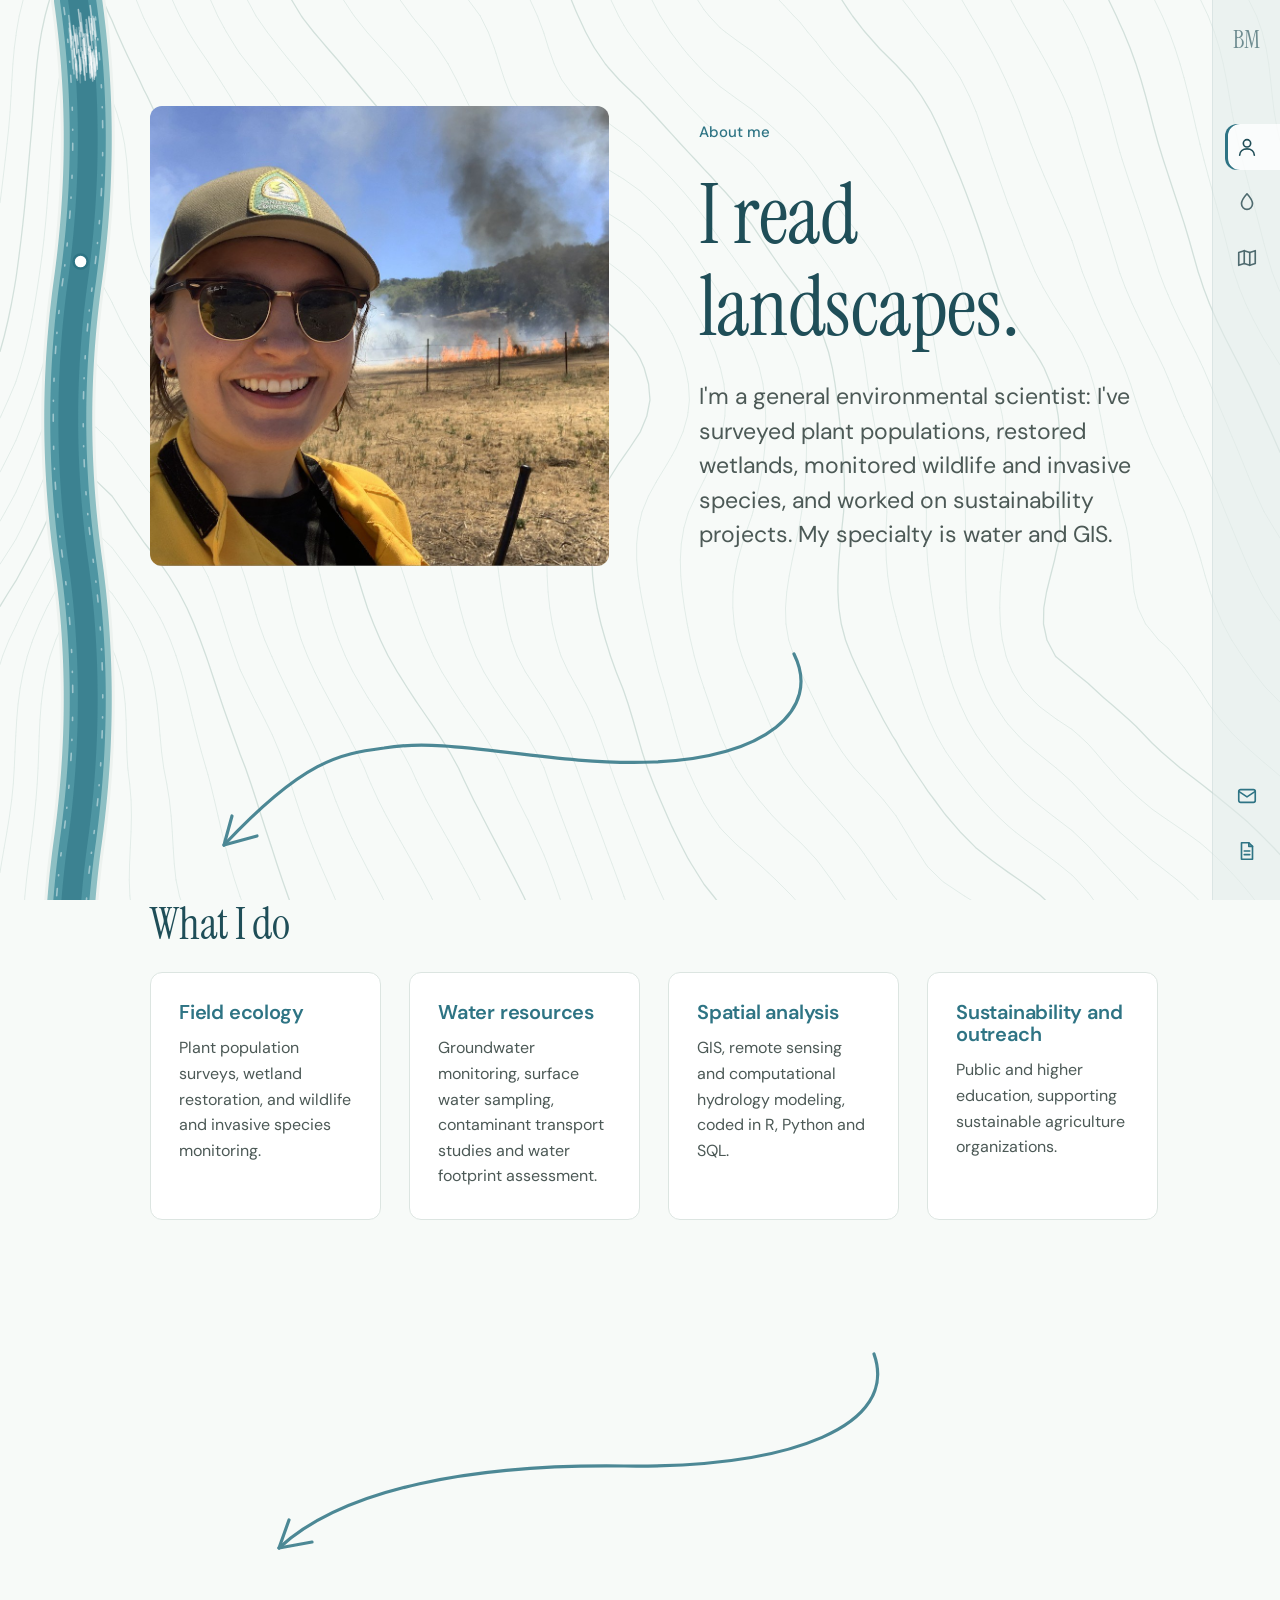
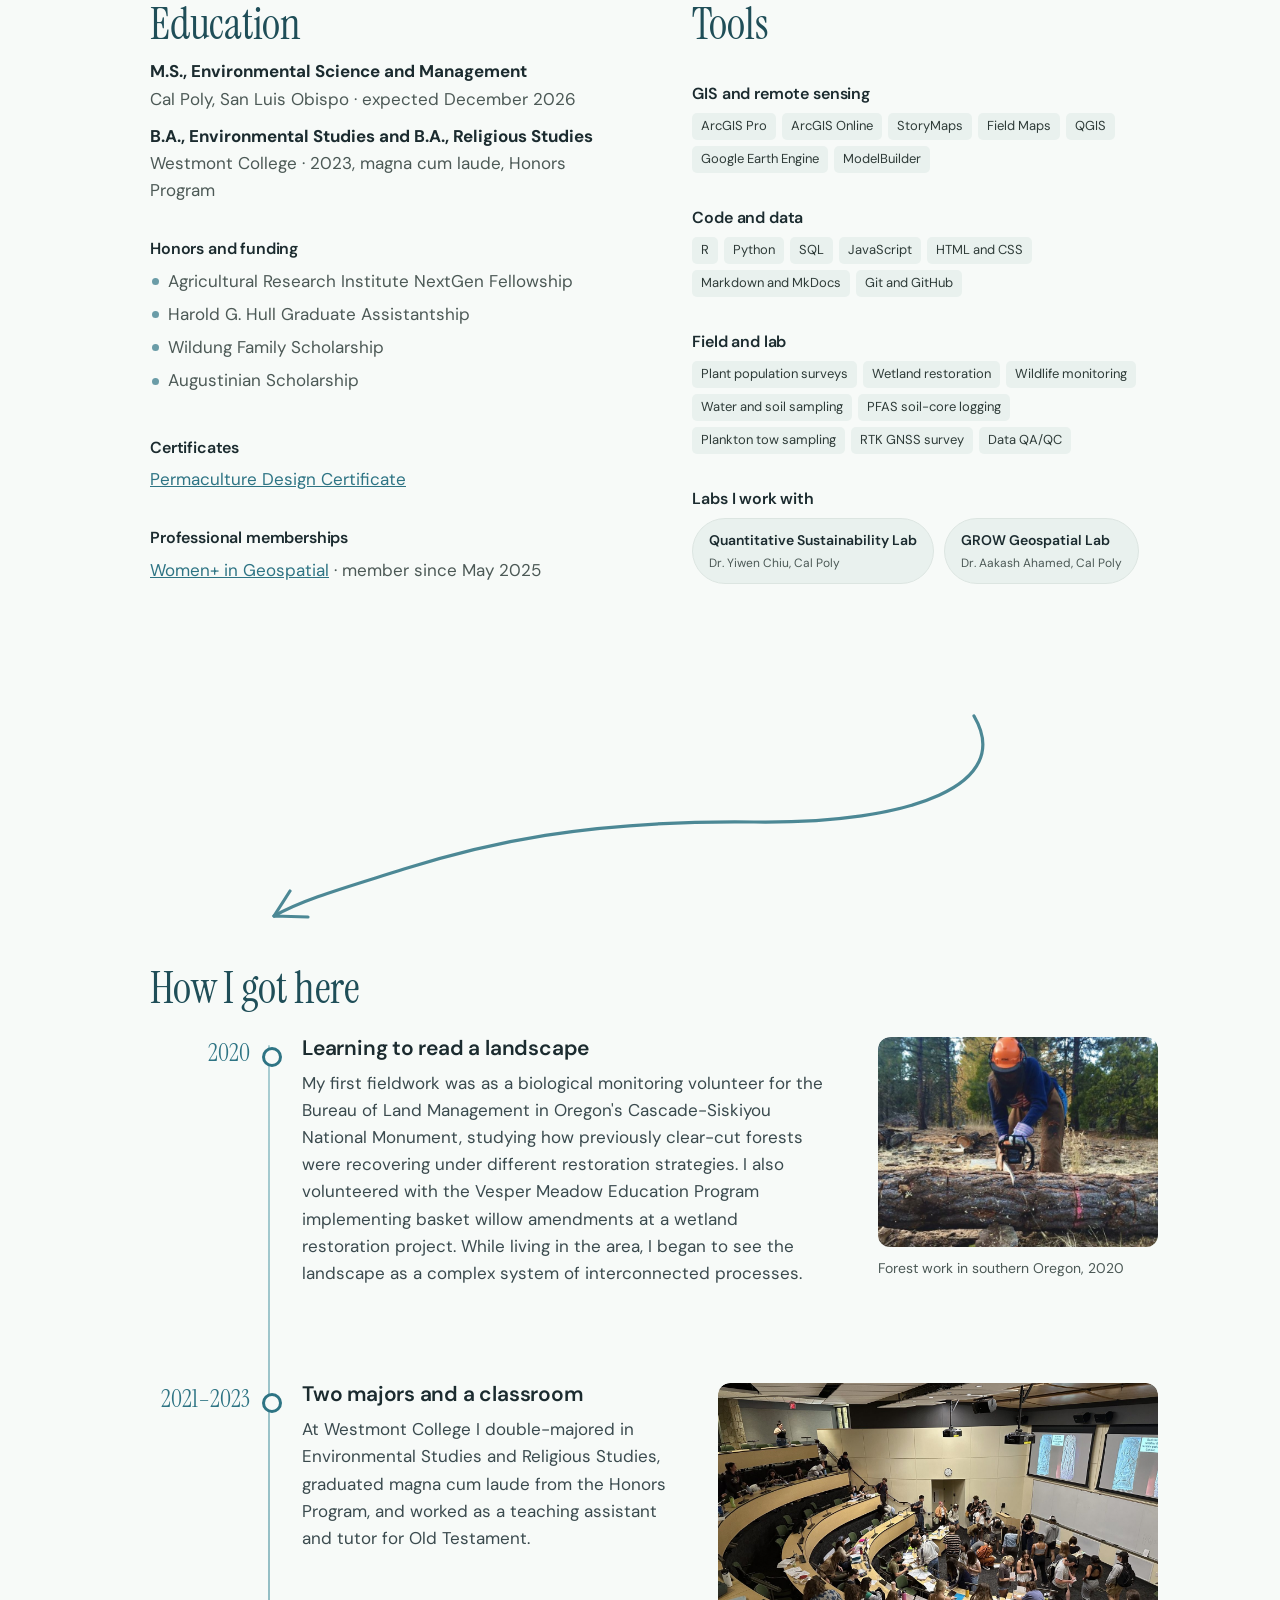
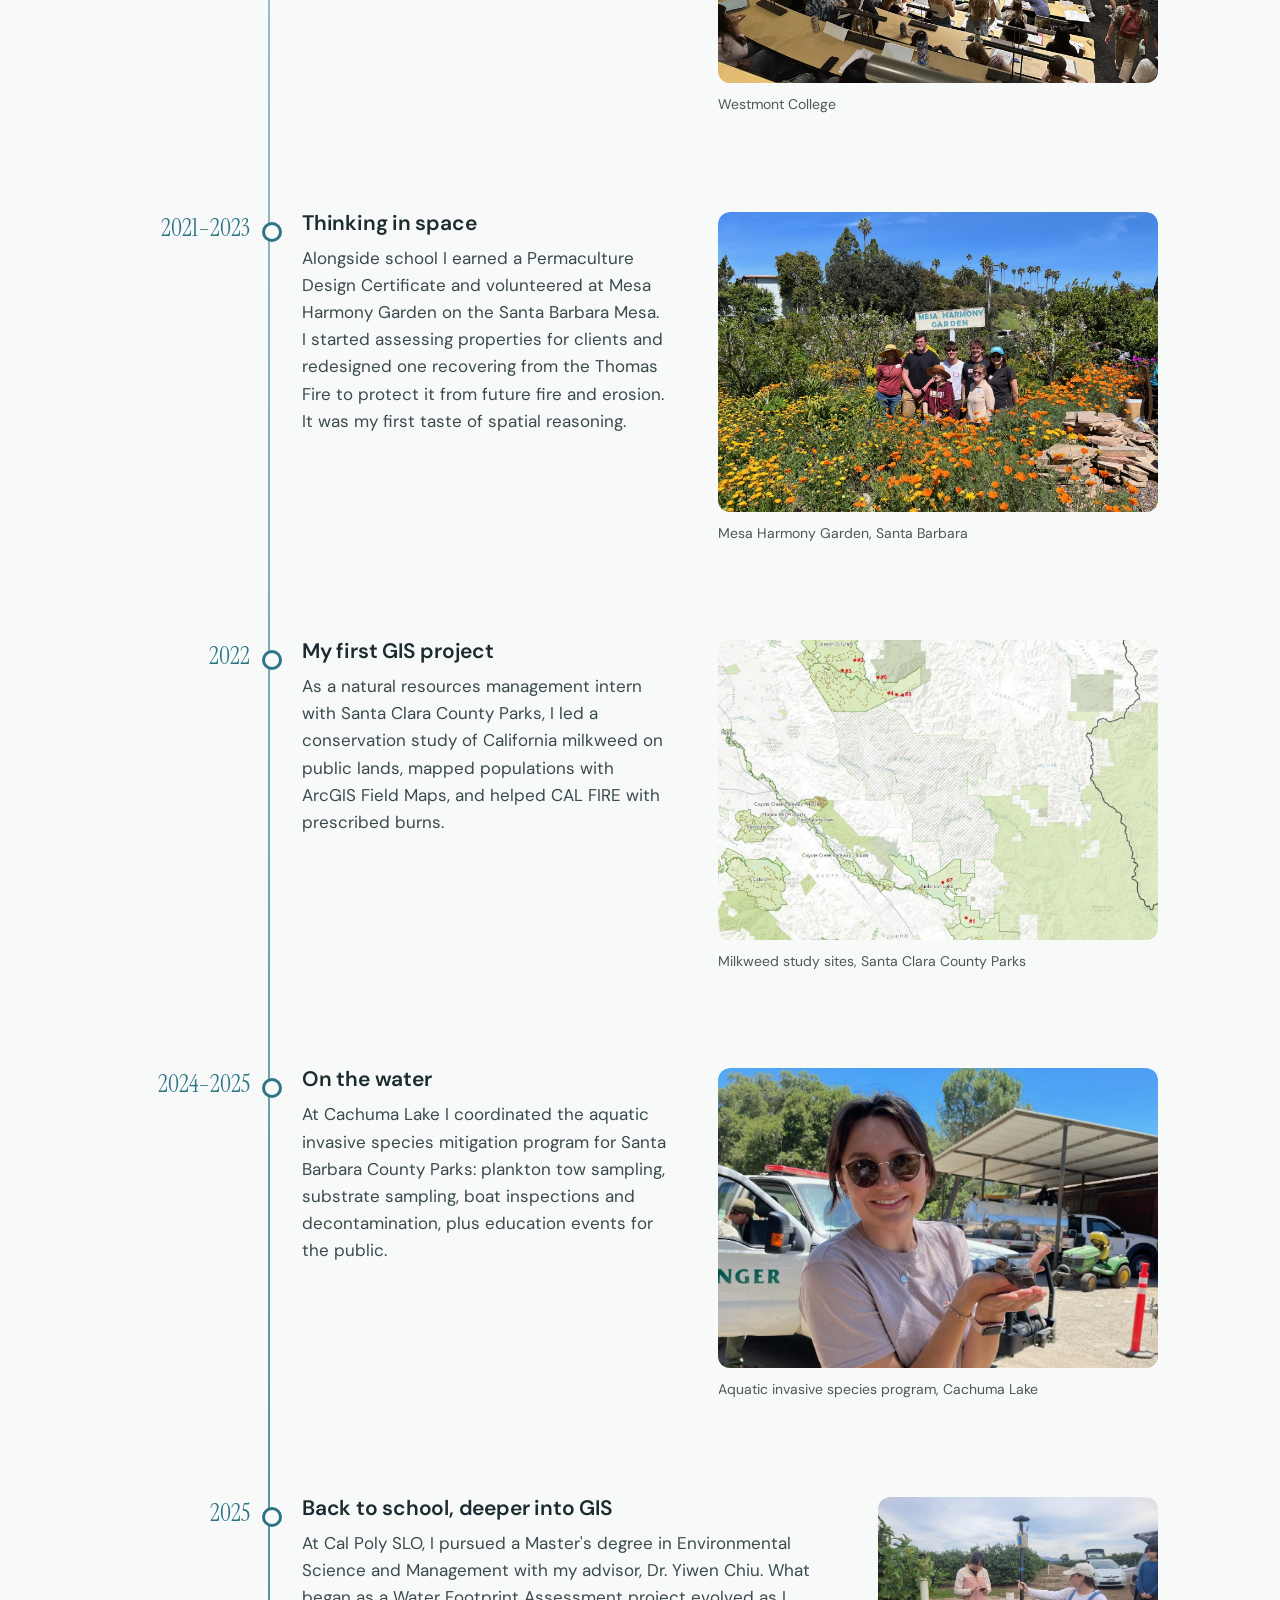
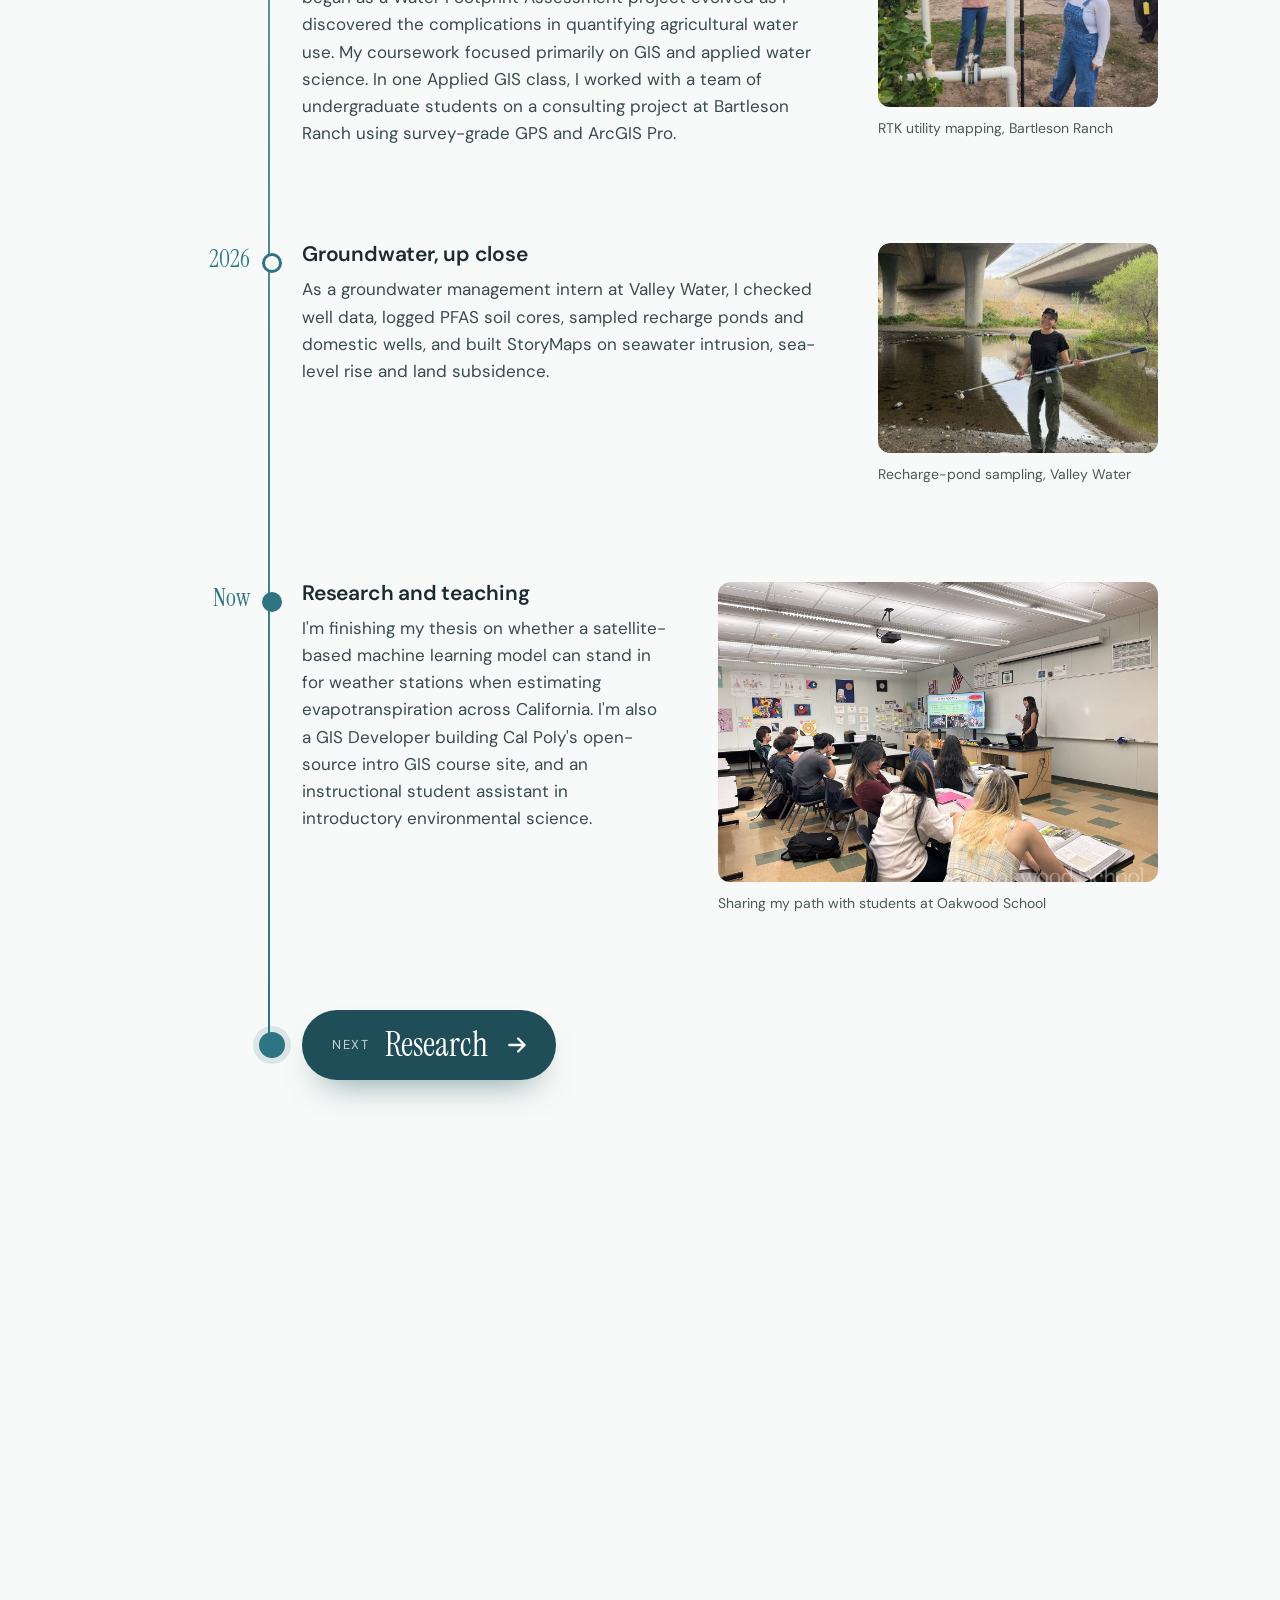
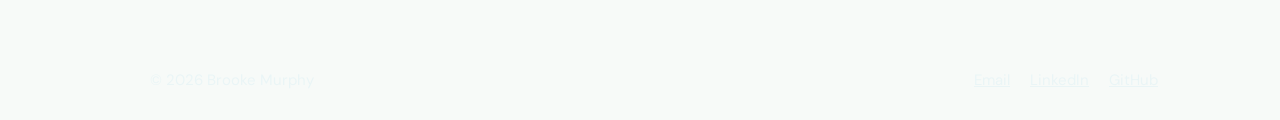
==== commit b7ffaf08: "Milkweed cover photo, credit fix" ====
--- a/about.html
+++ b/about.html
@@ -9,7 +9,7 @@
   <link rel="preconnect" href="https://fonts.googleapis.com">
   <link rel="preconnect" href="https://fonts.gstatic.com" crossorigin>
   <link rel="stylesheet" href="https://fonts.googleapis.com/css2?family=Instrument+Serif:ital@0;1&family=DM+Sans:wght@400;500;600&display=swap">
-  <link rel="stylesheet" href="css/style.css?v=40">
+  <link rel="stylesheet" href="css/style.css?v=41">
 </head>
 <body>
   <a class="skip" href="#main">Skip to content</a>
@@ -175,6 +175,6 @@
       </nav>
     </div>
   </footer>
-  <script src="js/site.js?v=40" defer></script>
+  <script src="js/site.js?v=41" defer></script>
 </body>
 </html>
